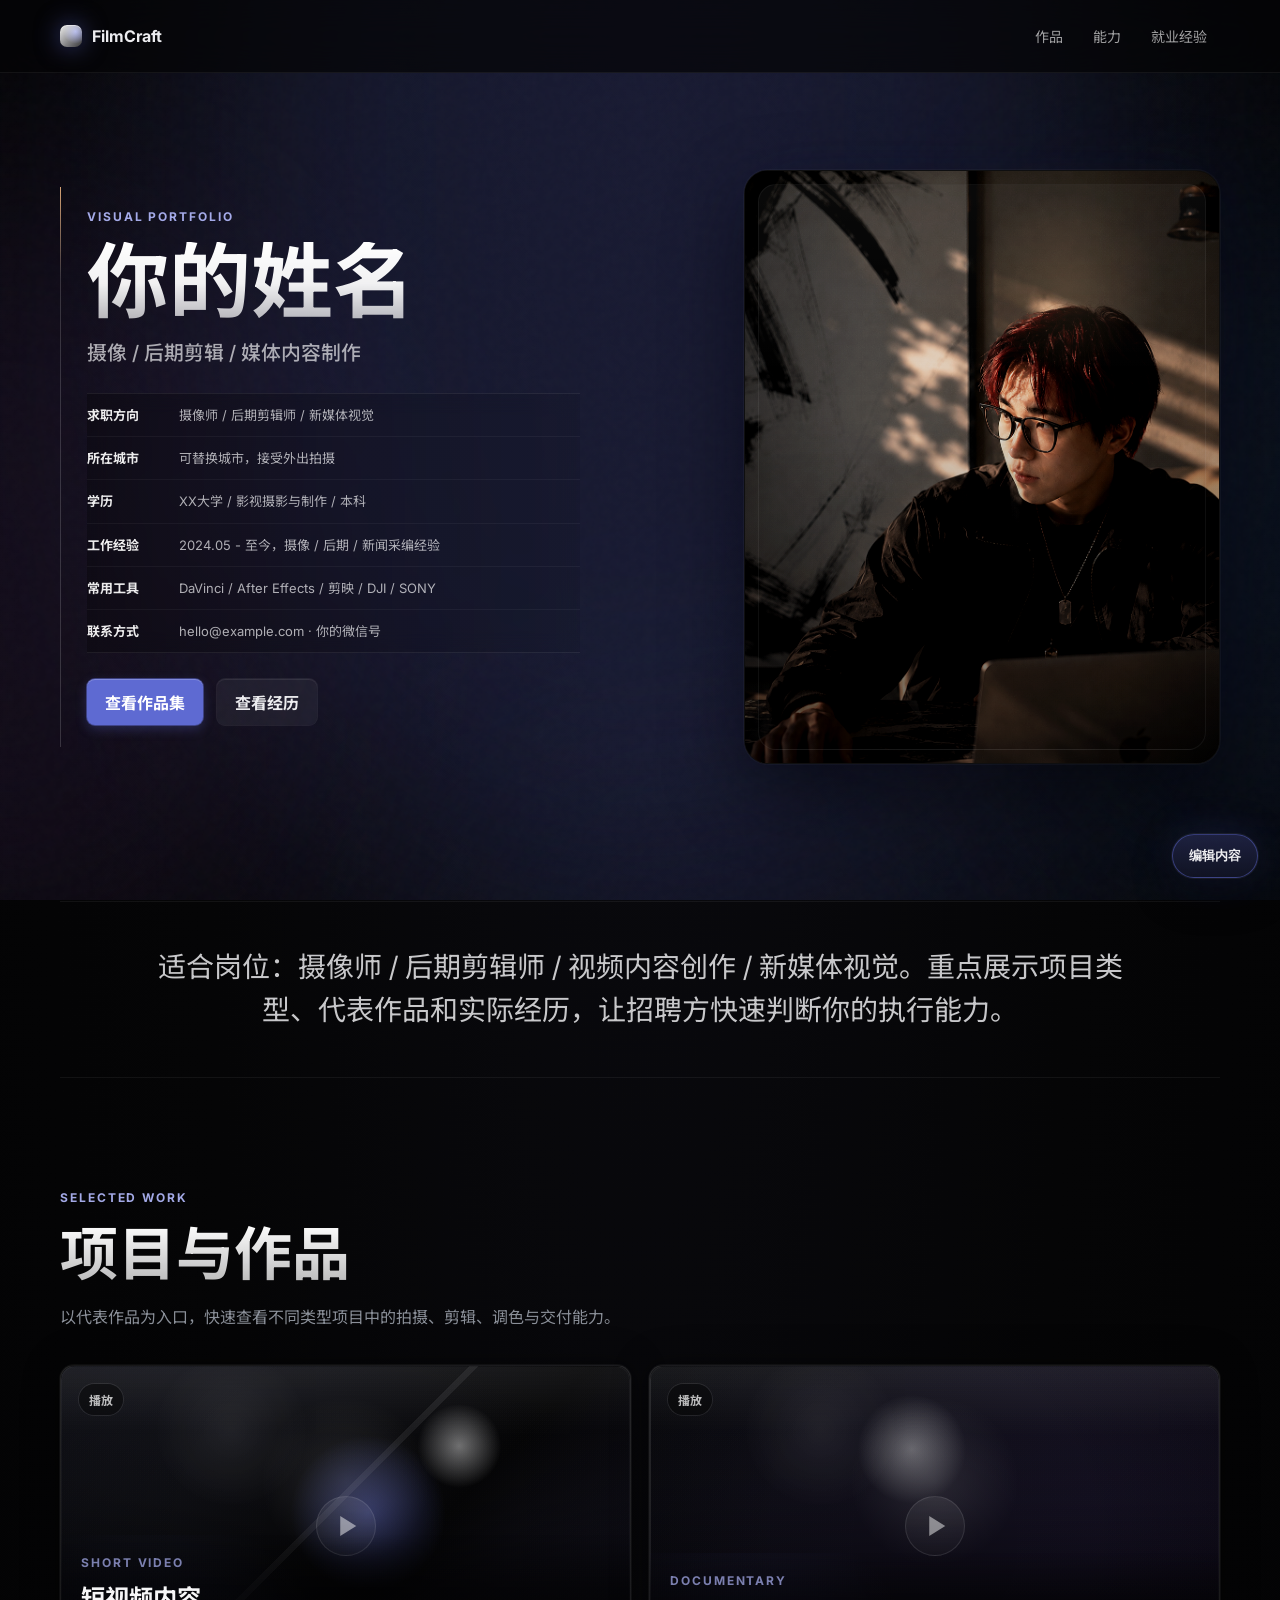
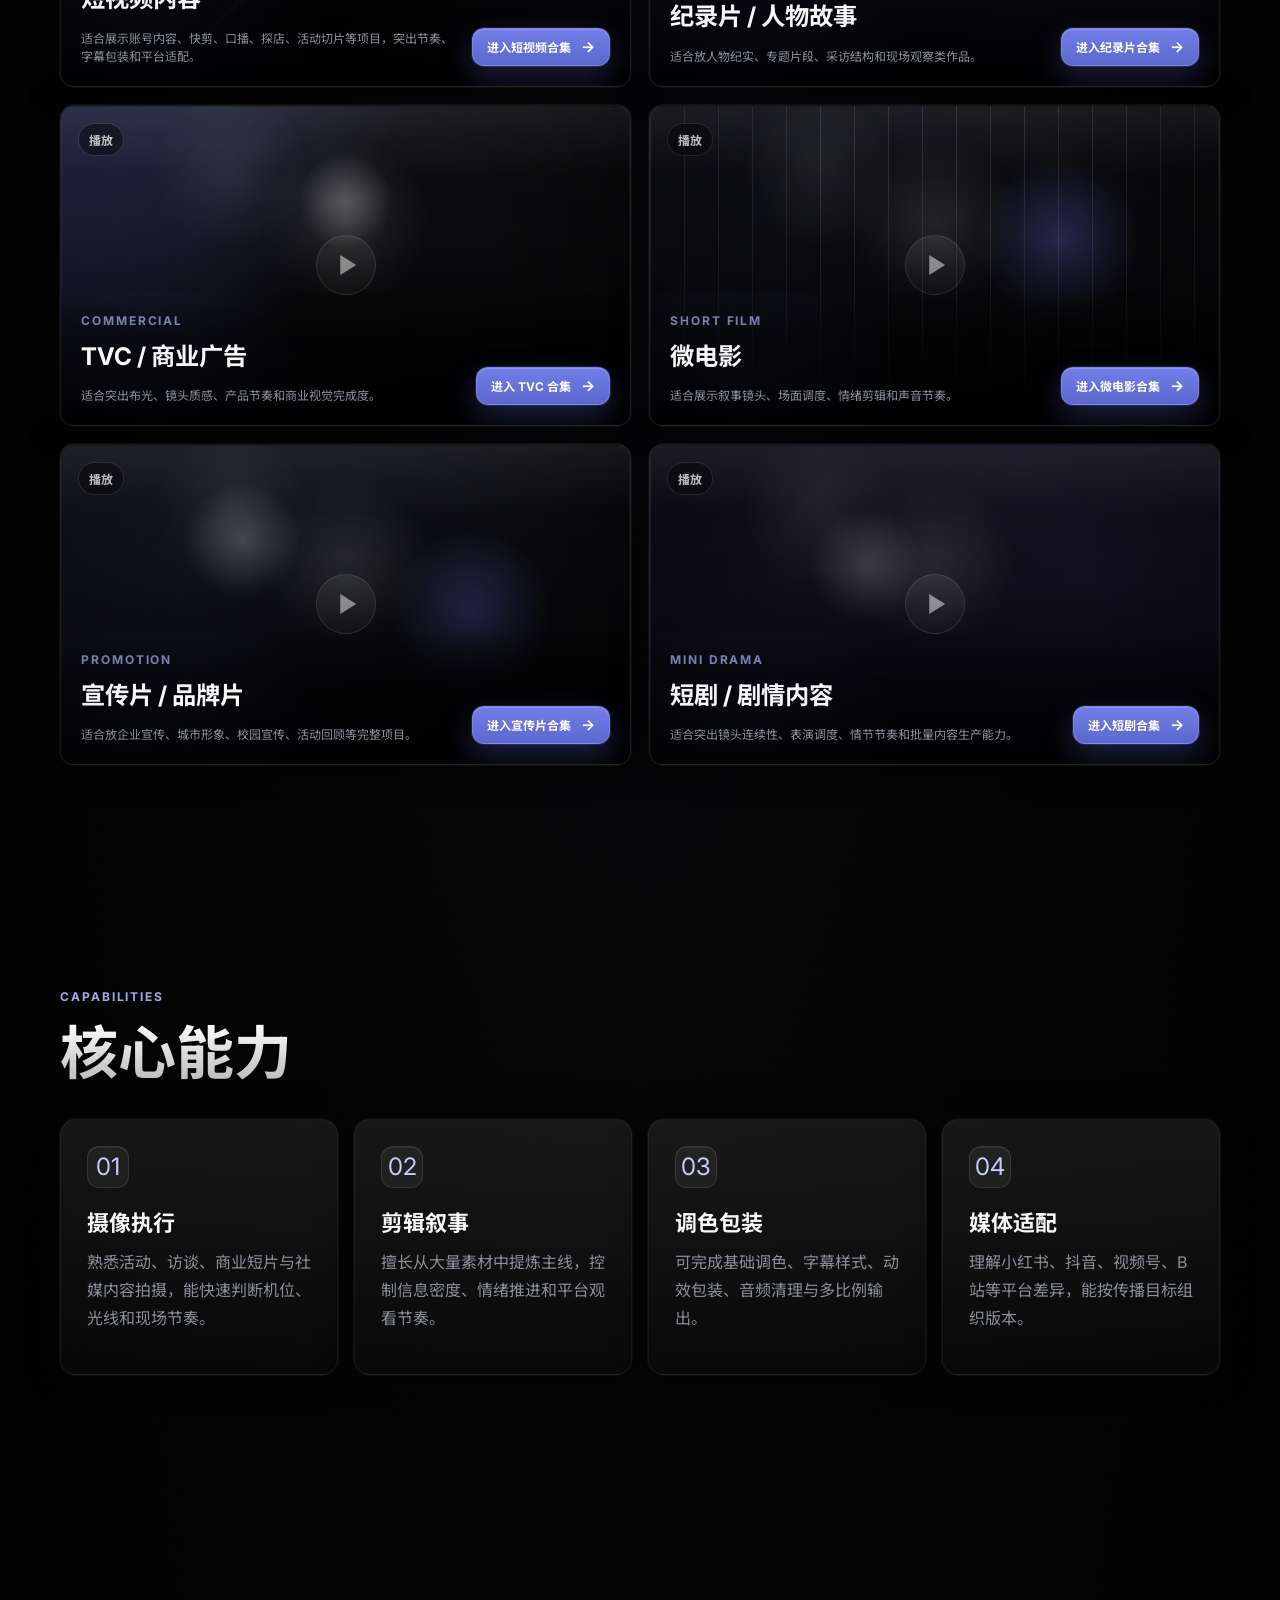
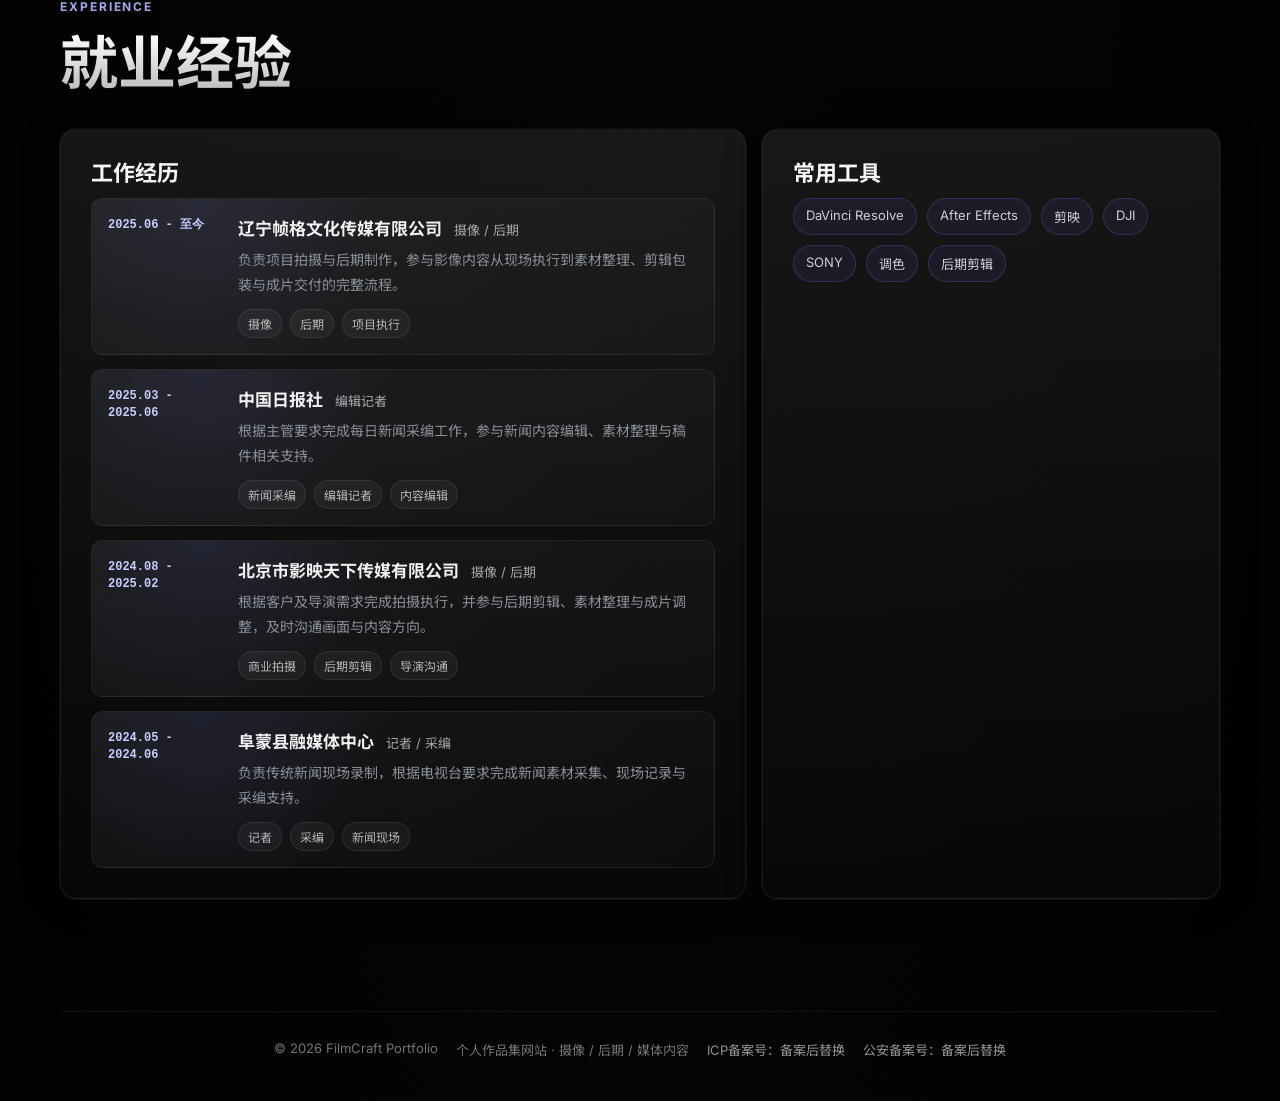
==== index.html @ 4ff539c5 "Prepare portfolio for GitHub Pages" ====
<!doctype html>
<html lang="zh-CN">
  <head>
    <meta charset="UTF-8" />
    <meta name="viewport" content="width=device-width, initial-scale=1.0" />
    <meta name="description" content="摄像、后期与媒体内容创作者个人求职作品集网站。" />
    <title>FilmCraft Portfolio | 摄像 / 后期 / 媒体</title>
    <link rel="preconnect" href="https://fonts.googleapis.com" />
    <link rel="preconnect" href="https://fonts.gstatic.com" crossorigin />
    <link
      href="https://fonts.googleapis.com/css2?family=Inter:wght@400;500;600;700&family=Noto+Sans+SC:wght@400;500;700&display=swap"
      rel="stylesheet"
    />
    <link rel="stylesheet" href="styles.css" />
  </head>
  <body>
    <div class="site-bg" aria-hidden="true">
      <div class="ambient ambient-primary"></div>
      <div class="ambient ambient-left"></div>
      <div class="ambient ambient-right"></div>
      <div class="ambient ambient-bottom"></div>
      <div class="grid-overlay"></div>
      <div class="noise-overlay"></div>
    </div>

    <header class="nav-shell">
      <nav class="nav" aria-label="主导航">
        <a class="brand" href="#top" aria-label="返回首页">
          <span class="brand-mark"></span>
          <span>FilmCraft</span>
        </a>
        <button class="nav-toggle" type="button" aria-label="打开菜单" aria-expanded="false">
          <span></span>
          <span></span>
        </button>
        <div class="nav-links" data-nav-links>
          <a href="#work">作品</a>
          <a href="#skills">能力</a>
          <a href="#experience">就业经验</a>
        </div>
      </nav>
    </header>

    <main id="top">
      <section class="hero section">
        <div class="hero-photo-bg" aria-hidden="true">
          <div class="hero-photo-placeholder">
            <img src="assets/images/portrait.png" alt="" />
          </div>
        </div>

        <div class="hero-copy hero-profile" data-parallax>
          <p class="eyebrow">Visual Portfolio</p>
          <h1><span class="title-line">你的姓名</span></h1>
          <p class="role-line">摄像 / 后期剪辑 / 媒体内容制作</p>
          <div class="profile-meta" aria-label="个人信息">
            <span><strong>求职方向</strong> 摄像师 / 后期剪辑师 / 新媒体视觉</span>
            <span><strong>所在城市</strong> 可替换城市，接受外出拍摄</span>
            <span><strong>学历</strong> XX大学 / 影视摄影与制作 / 本科</span>
            <span><strong>工作经验</strong> 2024.05 - 至今，摄像 / 后期 / 新闻采编经验</span>
            <span><strong>常用工具</strong> DaVinci / After Effects / 剪映 / DJI / SONY</span>
            <span><strong>联系方式</strong> hello@example.com · 你的微信号</span>
          </div>
          <div class="hero-actions">
            <a class="button button-primary" href="#work">查看作品集</a>
            <a class="button button-secondary" href="#experience">查看经历</a>
          </div>
        </div>
      </section>

      <section class="section intro-band reveal">
        <p>
          适合岗位：摄像师 / 后期剪辑师 / 视频内容创作 / 新媒体视觉。重点展示项目类型、代表作品和实际经历，让招聘方快速判断你的执行能力。
        </p>
      </section>

      <section class="section work-section" id="work">
        <div class="section-heading reveal">
          <p class="eyebrow">Selected Work</p>
          <h2>项目与作品</h2>
          <p class="section-lead">
            以代表作品为入口，快速查看不同类型项目中的拍摄、剪辑、调色与交付能力。
          </p>
        </div>

        <div class="video-grid">
          <article class="video-card video-large spotlight-card reveal" data-video-card>
            <div class="video-window poster-1" role="button" tabindex="0" data-video-open aria-label="播放短视频项目">
              <video muted loop playsinline preload="metadata" data-src="assets/videos/short-video.mp4"></video>
              <span class="cover-layer" aria-hidden="true"></span>
              <span class="play-badge">播放</span>
              <span class="frame-label">9:16 / Social</span>
              <span class="window-cta">播放预览</span>
            </div>
            <div class="card-content">
              <p class="card-kicker">Short Video</p>
              <h3>短视频内容</h3>
              <a class="category-link" href="projects/short-video.html">进入短视频合集</a>
              <p>适合展示账号内容、快剪、口播、探店、活动切片等项目，突出节奏、字幕包装和平台适配。</p>
            </div>
          </article>

          <article class="video-card spotlight-card reveal" data-video-card>
            <div class="video-window poster-2" role="button" tabindex="0" data-video-open aria-label="播放纪录片项目">
              <video muted loop playsinline preload="metadata" data-src="assets/videos/documentary.mp4"></video>
              <span class="cover-layer" aria-hidden="true"></span>
              <span class="play-badge">播放</span>
              <span class="frame-label">16:9 / Story</span>
              <span class="window-cta">播放预览</span>
            </div>
            <div class="card-content">
              <p class="card-kicker">Documentary</p>
              <h3>纪录片 / 人物故事</h3>
              <a class="category-link" href="projects/documentary.html">进入纪录片合集</a>
              <p>适合放人物纪实、专题片段、采访结构和现场观察类作品。</p>
            </div>
          </article>

          <article class="video-card spotlight-card reveal" data-video-card>
            <div class="video-window poster-3" role="button" tabindex="0" data-video-open aria-label="播放 TVC 项目">
              <video muted loop playsinline preload="metadata" data-src="assets/videos/tvc.mp4"></video>
              <span class="cover-layer" aria-hidden="true"></span>
              <span class="play-badge">播放</span>
              <span class="frame-label">16:9 / Commercial</span>
              <span class="window-cta">播放预览</span>
            </div>
            <div class="card-content">
              <p class="card-kicker">Commercial</p>
              <h3>TVC / 商业广告</h3>
              <a class="category-link" href="projects/tvc.html">进入 TVC 合集</a>
              <p>适合突出布光、镜头质感、产品节奏和商业视觉完成度。</p>
            </div>
          </article>

          <article class="video-card spotlight-card reveal" data-video-card>
            <div class="video-window poster-4" role="button" tabindex="0" data-video-open aria-label="播放微电影项目">
              <video muted loop playsinline preload="metadata" data-src="assets/videos/short-film.mp4"></video>
              <span class="cover-layer" aria-hidden="true"></span>
              <span class="play-badge">播放</span>
              <span class="frame-label">16:9 / Narrative</span>
              <span class="window-cta">播放预览</span>
            </div>
            <div class="card-content">
              <p class="card-kicker">Short Film</p>
              <h3>微电影</h3>
              <a class="category-link" href="projects/short-film.html">进入微电影合集</a>
              <p>适合展示叙事镜头、场面调度、情绪剪辑和声音节奏。</p>
            </div>
          </article>

          <article class="video-card video-wide spotlight-card reveal" data-video-card>
            <div class="video-window poster-5" role="button" tabindex="0" data-video-open aria-label="播放宣传片项目">
              <video muted loop playsinline preload="metadata" data-src="assets/videos/promo.mp4"></video>
              <span class="cover-layer" aria-hidden="true"></span>
              <span class="play-badge">播放</span>
              <span class="frame-label">Multi-format</span>
              <span class="window-cta">播放预览</span>
            </div>
            <div class="card-content">
              <p class="card-kicker">Promotion</p>
              <h3>宣传片 / 品牌片</h3>
              <a class="category-link" href="projects/promo.html">进入宣传片合集</a>
              <p>适合放企业宣传、城市形象、校园宣传、活动回顾等完整项目。</p>
            </div>
          </article>

          <article class="video-card video-wide spotlight-card reveal" data-video-card>
            <div class="video-window poster-6" role="button" tabindex="0" data-video-open aria-label="播放短剧项目">
              <video muted loop playsinline preload="metadata" data-src="assets/videos/mini-drama.mp4"></video>
              <span class="cover-layer" aria-hidden="true"></span>
              <span class="play-badge">播放</span>
              <span class="frame-label">9:16 / Drama</span>
              <span class="window-cta">播放预览</span>
            </div>
            <div class="card-content">
              <p class="card-kicker">Mini Drama</p>
              <h3>短剧 / 剧情内容</h3>
              <a class="category-link" href="projects/mini-drama.html">进入短剧合集</a>
              <p>适合突出镜头连续性、表演调度、情节节奏和批量内容生产能力。</p>
            </div>
          </article>
        </div>
      </section>

      <section class="section" id="skills">
        <div class="section-heading reveal">
          <p class="eyebrow">Capabilities</p>
          <h2>核心能力</h2>
        </div>
        <div class="skill-grid">
          <article class="skill-card spotlight-card reveal">
            <span class="icon">01</span>
            <h3>摄像执行</h3>
            <p>熟悉活动、访谈、商业短片与社媒内容拍摄，能快速判断机位、光线和现场节奏。</p>
          </article>
          <article class="skill-card spotlight-card reveal">
            <span class="icon">02</span>
            <h3>剪辑叙事</h3>
            <p>擅长从大量素材中提炼主线，控制信息密度、情绪推进和平台观看节奏。</p>
          </article>
          <article class="skill-card spotlight-card reveal">
            <span class="icon">03</span>
            <h3>调色包装</h3>
            <p>可完成基础调色、字幕样式、动效包装、音频清理与多比例输出。</p>
          </article>
          <article class="skill-card spotlight-card reveal">
            <span class="icon">04</span>
            <h3>媒体适配</h3>
            <p>理解小红书、抖音、视频号、B 站等平台差异，能按传播目标组织版本。</p>
          </article>
        </div>
      </section>

      <section class="section experience" id="experience">
        <div class="section-heading reveal">
          <p class="eyebrow">Experience</p>
          <h2>就业经验</h2>
        </div>
        <div class="experience-grid">
          <div class="resume-card spotlight-card reveal">
            <h3>工作经历</h3>
            <div class="experience-list">
              <article class="experience-item">
                <div class="experience-time">2025.06 - 至今</div>
                <div class="experience-detail">
                  <div class="experience-head">
                    <strong>辽宁帧格文化传媒有限公司</strong>
                    <span>摄像 / 后期</span>
                  </div>
                  <p>负责项目拍摄与后期制作，参与影像内容从现场执行到素材整理、剪辑包装与成片交付的完整流程。</p>
                  <div class="experience-tags">
                    <span>摄像</span>
                    <span>后期</span>
                    <span>项目执行</span>
                  </div>
                </div>
              </article>

              <article class="experience-item">
                <div class="experience-time">2025.03 - 2025.06</div>
                <div class="experience-detail">
                  <div class="experience-head">
                    <strong>中国日报社</strong>
                    <span>编辑记者</span>
                  </div>
                  <p>根据主管要求完成每日新闻采编工作，参与新闻内容编辑、素材整理与稿件相关支持。</p>
                  <div class="experience-tags">
                    <span>新闻采编</span>
                    <span>编辑记者</span>
                    <span>内容编辑</span>
                  </div>
                </div>
              </article>

              <article class="experience-item">
                <div class="experience-time">2024.08 - 2025.02</div>
                <div class="experience-detail">
                  <div class="experience-head">
                    <strong>北京市影映天下传媒有限公司</strong>
                    <span>摄像 / 后期</span>
                  </div>
                  <p>根据客户及导演需求完成拍摄执行，并参与后期剪辑、素材整理与成片调整，及时沟通画面与内容方向。</p>
                  <div class="experience-tags">
                    <span>商业拍摄</span>
                    <span>后期剪辑</span>
                    <span>导演沟通</span>
                  </div>
                </div>
              </article>

              <article class="experience-item">
                <div class="experience-time">2024.05 - 2024.06</div>
                <div class="experience-detail">
                  <div class="experience-head">
                    <strong>阜蒙县融媒体中心</strong>
                    <span>记者 / 采编</span>
                  </div>
                  <p>负责传统新闻现场录制，根据电视台要求完成新闻素材采集、现场记录与采编支持。</p>
                  <div class="experience-tags">
                    <span>记者</span>
                    <span>采编</span>
                    <span>新闻现场</span>
                  </div>
                </div>
              </article>
            </div>
          </div>
          <div class="tool-card spotlight-card reveal">
            <h3>常用工具</h3>
            <div class="tool-tags">
              <span>DaVinci Resolve</span>
              <span>After Effects</span>
              <span>剪映</span>
              <span>DJI</span>
              <span>SONY</span>
              <span>调色</span>
              <span>后期剪辑</span>
            </div>
          </div>
        </div>
      </section>

    </main>

    <div class="video-modal" data-video-modal hidden>
      <button class="modal-backdrop" type="button" data-video-close aria-label="关闭视频"></button>
      <div class="modal-panel" role="dialog" aria-modal="true" aria-label="作品视频播放窗口">
        <button class="modal-close" type="button" data-video-close aria-label="关闭视频">×</button>
        <video controls playsinline data-modal-video></video>
        <iframe
          class="modal-bili"
          data-modal-bili
          title="B站作品播放器"
          allow="fullscreen; autoplay"
          allowfullscreen
          hidden
        ></iframe>
      </div>
    </div>

    <button class="editor-launcher" type="button" data-editor-open>编辑内容</button>

    <div class="editor-modal" data-editor-modal hidden>
      <button class="editor-backdrop" type="button" data-editor-close aria-label="关闭内容编辑器"></button>
      <section class="editor-panel" role="dialog" aria-modal="true" aria-label="内容编辑器">
        <div class="editor-head">
          <div>
            <p class="eyebrow">Content Editor</p>
            <h2>填写网站内容</h2>
          </div>
          <button class="modal-close" type="button" data-editor-close aria-label="关闭内容编辑器">×</button>
        </div>

        <form class="editor-form" data-editor-form>
          <fieldset>
            <legend>个人信息</legend>
            <label>姓名 <input name="name" type="text" /></label>
            <label>职业方向 <input name="role" type="text" /></label>
            <label>求职方向 <input name="jobTarget" type="text" /></label>
            <label>所在城市 <input name="city" type="text" /></label>
            <label>学历 <input name="education" type="text" /></label>
            <label>工作经验 <input name="experience" type="text" /></label>
            <label>常用工具 <input name="tools" type="text" /></label>
            <label>联系方式 <input name="contact" type="text" /></label>
            <label class="full-field">首页简介 <textarea name="intro" rows="3"></textarea></label>
            <label class="full-field">作品区说明 <textarea name="workLead" rows="2"></textarea></label>
          </fieldset>

          <fieldset>
            <legend>作品窗口</legend>
            <div class="editor-projects" data-editor-projects></div>
          </fieldset>

          <div class="editor-actions">
            <button class="button button-primary" type="submit">保存到页面</button>
            <button class="button button-secondary" type="button" data-editor-export>保存并导出备份</button>
            <button class="button button-secondary" type="button" data-editor-reset>恢复示例内容</button>
            <button class="button button-secondary" type="button" data-editor-clear>清除本地保存</button>
          </div>
          <p class="editor-status" data-editor-status aria-live="polite"></p>
          <p class="editor-note">视频路径示例：assets/videos/short-video.mp4。把视频文件放进对应文件夹后，在这里填写路径即可。</p>
        </form>
      </section>
    </div>

    <footer class="footer site-footer">
      <span>© 2026 FilmCraft Portfolio</span>
      <span>个人作品集网站 · 摄像 / 后期 / 媒体内容</span>
      <a href="https://beian.miit.gov.cn/" target="_blank" rel="noopener">ICP备案号：备案后替换</a>
      <a href="https://beian.mps.gov.cn/" target="_blank" rel="noopener">公安备案号：备案后替换</a>
    </footer>

    <script src="script.js"></script>
  </body>
</html>
---- styles.css ----
:root {
  --bg-deep: #020203;
  --bg-base: #050506;
  --bg-elevated: #0a0a0c;
  --surface: rgba(255, 255, 255, 0.05);
  --surface-hover: rgba(255, 255, 255, 0.08);
  --fg: #ededf0;
  --muted: #8a8f98;
  --subtle: rgba(255, 255, 255, 0.62);
  --accent: #5e6ad2;
  --accent-bright: #6872d9;
  --accent-glow: rgba(94, 106, 210, 0.3);
  --border: rgba(255, 255, 255, 0.06);
  --border-hover: rgba(255, 255, 255, 0.1);
  --ease-out: cubic-bezier(0.16, 1, 0.3, 1);
  color-scheme: dark;
}

* {
  box-sizing: border-box;
}

html {
  scroll-behavior: smooth;
}

body {
  min-height: 100vh;
  margin: 0;
  overflow-x: hidden;
  background: radial-gradient(ellipse at top, #0a0a0f 0%, var(--bg-base) 50%, var(--bg-deep) 100%);
  color: var(--fg);
  font-family: Inter, "Noto Sans SC", system-ui, -apple-system, BlinkMacSystemFont, sans-serif;
}

a {
  color: inherit;
  text-decoration: none;
}

button,
a {
  -webkit-tap-highlight-color: transparent;
}

:focus-visible {
  outline: 2px solid rgba(94, 106, 210, 0.78);
  outline-offset: 4px;
}

.site-bg {
  position: fixed;
  inset: 0;
  z-index: -3;
  overflow: hidden;
  pointer-events: none;
}

.ambient {
  position: absolute;
  border-radius: 999px;
  filter: blur(130px);
  opacity: 0.72;
  animation: float 9s ease-in-out infinite;
}

.ambient-primary {
  top: -420px;
  left: 50%;
  width: 900px;
  height: 1300px;
  transform: translateX(-50%);
  background: rgba(94, 106, 210, 0.25);
}

.ambient-left {
  top: 20%;
  left: -320px;
  width: 640px;
  height: 820px;
  background: rgba(151, 94, 210, 0.14);
  animation-duration: 10s;
}

.ambient-right {
  top: 18%;
  right: -260px;
  width: 560px;
  height: 760px;
  background: rgba(64, 128, 255, 0.12);
  animation-delay: -3s;
}

.ambient-bottom {
  right: 14%;
  bottom: -340px;
  width: 720px;
  height: 540px;
  background: rgba(94, 106, 210, 0.1);
  animation-duration: 8s;
}

.grid-overlay {
  position: absolute;
  inset: 0;
  background-image:
    linear-gradient(rgba(255, 255, 255, 0.05) 1px, transparent 1px),
    linear-gradient(90deg, rgba(255, 255, 255, 0.05) 1px, transparent 1px);
  background-size: 64px 64px;
  opacity: 0.025;
}

.noise-overlay {
  position: absolute;
  inset: 0;
  opacity: 0.04;
  background-image: url("data:image/svg+xml,%3Csvg viewBox='0 0 120 120' xmlns='http://www.w3.org/2000/svg'%3E%3Cfilter id='n'%3E%3CfeTurbulence type='fractalNoise' baseFrequency='.9' numOctaves='3' stitchTiles='stitch'/%3E%3C/filter%3E%3Crect width='120' height='120' filter='url(%23n)' opacity='.5'/%3E%3C/svg%3E");
}

.nav-shell {
  position: sticky;
  top: 0;
  z-index: 20;
  border-bottom: 1px solid rgba(255, 255, 255, 0.06);
  background: rgba(5, 5, 6, 0.72);
  backdrop-filter: blur(22px);
}

.nav {
  display: flex;
  align-items: center;
  justify-content: space-between;
  width: min(1160px, calc(100% - 40px));
  height: 72px;
  margin: 0 auto;
}

.brand,
.nav-links {
  display: flex;
  align-items: center;
}

.brand {
  gap: 10px;
  font-weight: 700;
  letter-spacing: 0;
  overflow-wrap: break-word;
}

.brand-mark {
  width: 22px;
  height: 22px;
  border-radius: 7px;
  background:
    linear-gradient(135deg, rgba(255, 255, 255, 0.95), rgba(255, 255, 255, 0.2)),
    radial-gradient(circle at 70% 30%, var(--accent), transparent 55%);
  box-shadow: 0 0 24px rgba(94, 106, 210, 0.55), inset 0 1px 0 rgba(255, 255, 255, 0.45);
}

.nav-links {
  gap: 4px;
}

.nav-links a {
  border-radius: 8px;
  padding: 9px 13px;
  color: var(--subtle);
  font-size: 14px;
  transition: color 220ms var(--ease-out), background 220ms var(--ease-out);
}

.nav-links a:hover {
  background: rgba(255, 255, 255, 0.05);
  color: var(--fg);
}

.nav-links .nav-cta {
  margin-left: 8px;
  background: rgba(255, 255, 255, 0.07);
  box-shadow: inset 0 1px 0 rgba(255, 255, 255, 0.08);
  color: var(--fg);
}

.nav-toggle {
  display: none;
  width: 40px;
  height: 40px;
  border: 0;
  border-radius: 10px;
  background: rgba(255, 255, 255, 0.06);
  cursor: pointer;
}

.nav-toggle span {
  display: block;
  width: 18px;
  height: 2px;
  margin: 5px auto;
  border-radius: 99px;
  background: var(--fg);
  transition: transform 220ms var(--ease-out), opacity 220ms var(--ease-out);
}

.nav-toggle.is-open span:first-child {
  transform: translateY(3.5px) rotate(45deg);
}

.nav-toggle.is-open span:last-child {
  transform: translateY(-3.5px) rotate(-45deg);
}

.section {
  width: min(1160px, calc(100% - 40px));
  margin: 0 auto;
  padding: 112px 0;
}

.hero {
  position: relative;
  display: grid;
  grid-template-columns: minmax(0, 0.92fr) minmax(340px, 0.72fr);
  align-items: center;
  min-height: calc(100vh - 72px);
  gap: clamp(34px, 6vw, 78px);
  padding-top: 72px;
}

.hero > * {
  min-width: 0;
}

.eyebrow,
.card-kicker {
  margin: 0 0 18px;
  color: rgba(181, 187, 255, 0.9);
  font-size: 12px;
  font-weight: 700;
  letter-spacing: 0.16em;
  text-transform: uppercase;
}

h1,
h2,
h3,
p {
  margin-top: 0;
}

h1 {
  max-width: 680px;
  margin-bottom: 16px;
  background: linear-gradient(to bottom, #fff, rgba(255, 255, 255, 0.94) 52%, rgba(255, 255, 255, 0.68));
  -webkit-background-clip: text;
  background-clip: text;
  color: transparent;
  font-size: clamp(54px, 6.4vw, 88px);
  font-weight: 700;
  line-height: 0.98;
  letter-spacing: 0;
}

h1 .title-line {
  display: block;
  white-space: nowrap;
}

h1 .title-accent {
  display: block;
  background: linear-gradient(90deg, #8f98ff, #f4f5ff, #6872d9, #8f98ff);
  background-size: 200% 100%;
  -webkit-background-clip: text;
  background-clip: text;
  color: transparent;
  animation: shimmer 6s linear infinite;
}

h2 {
  margin-bottom: 0;
  background: linear-gradient(to bottom, #fff, rgba(255, 255, 255, 0.72));
  -webkit-background-clip: text;
  background-clip: text;
  color: transparent;
  font-size: clamp(34px, 5vw, 58px);
  font-weight: 700;
  line-height: 1.08;
  letter-spacing: 0;
}

h3 {
  margin-bottom: 12px;
  color: #f6f6f7;
  font-size: 22px;
  line-height: 1.2;
  letter-spacing: 0;
}

.hero-lead {
  max-width: 620px;
  margin-bottom: 24px;
  color: var(--muted);
  font-size: clamp(16px, 1.6vw, 18px);
  line-height: 1.85;
}

.hero-profile {
  position: relative;
  grid-column: 1;
  grid-row: 1;
  z-index: 2;
  max-width: 520px;
  border-left: 1px solid rgba(255, 255, 255, 0.16);
  padding: 22px 0 22px 26px;
}

.hero-profile::before {
  position: absolute;
  top: 0;
  left: -1px;
  width: 1px;
  height: 92px;
  background: linear-gradient(to bottom, rgba(255, 191, 132, 0.8), rgba(94, 106, 210, 0));
  content: "";
}

.role-line {
  max-width: 460px;
  margin-bottom: 24px;
  color: rgba(237, 237, 240, 0.7);
  font-size: clamp(17px, 1.55vw, 21px);
  font-weight: 500;
  line-height: 1.55;
}

.profile-meta {
  display: grid;
  max-width: 500px;
  margin-bottom: 26px;
  border-top: 1px solid rgba(255, 255, 255, 0.07);
  border-bottom: 1px solid rgba(255, 255, 255, 0.07);
  background: linear-gradient(90deg, rgba(5, 5, 6, 0.34), rgba(5, 5, 6, 0.06));
  backdrop-filter: blur(10px);
}

.profile-meta span {
  display: grid;
  grid-template-columns: 76px minmax(0, 1fr);
  gap: 16px;
  padding: 11px 0;
  color: rgba(237, 237, 240, 0.72);
  font-size: 13px;
  line-height: 1.55;
}

.profile-meta strong {
  color: rgba(255, 255, 255, 0.92);
  font-weight: 700;
}

.profile-meta span + span {
  border-top: 1px solid rgba(255, 255, 255, 0.045);
}

.hero-actions,
.contact-actions {
  display: flex;
  flex-wrap: wrap;
  gap: 14px;
}

.button {
  display: inline-flex;
  align-items: center;
  justify-content: center;
  min-height: 46px;
  border-radius: 8px;
  padding: 0 18px;
  font-weight: 700;
  transition: transform 220ms var(--ease-out), background 220ms var(--ease-out), box-shadow 220ms var(--ease-out);
}

.button:hover {
  transform: translateY(-2px);
}

.button:active {
  transform: scale(0.98);
}

.button-primary {
  background: var(--accent);
  color: #fff;
  box-shadow:
    0 0 0 1px rgba(94, 106, 210, 0.5),
    0 4px 12px rgba(94, 106, 210, 0.3),
    inset 0 1px 0 rgba(255, 255, 255, 0.22);
}

.button-primary:hover {
  background: var(--accent-bright);
  box-shadow:
    0 0 0 1px rgba(94, 106, 210, 0.6),
    0 8px 22px rgba(94, 106, 210, 0.4),
    inset 0 1px 0 rgba(255, 255, 255, 0.24);
}

.button-secondary {
  background: rgba(255, 255, 255, 0.055);
  color: var(--fg);
  box-shadow:
    0 0 0 1px rgba(255, 255, 255, 0.07),
    inset 0 1px 0 rgba(255, 255, 255, 0.08);
}

.button-secondary:hover {
  background: rgba(255, 255, 255, 0.085);
}

.hero-photo-bg {
  position: relative;
  grid-column: 2;
  grid-row: 1;
  z-index: 1;
  width: min(100%, 500px);
  justify-self: end;
  opacity: 1;
}

.hero-photo-bg::before {
  position: absolute;
  inset: -14%;
  z-index: -1;
  background:
    radial-gradient(circle at 64% 32%, rgba(255, 190, 126, 0.18), transparent 25%),
    radial-gradient(circle at 42% 68%, rgba(94, 106, 210, 0.18), transparent 30%);
  content: "";
  filter: blur(14px);
}

.hero-photo-bg::after {
  position: absolute;
  inset: 14px;
  z-index: 2;
  border: 1px solid rgba(255, 255, 255, 0.08);
  border-radius: 18px;
  background: linear-gradient(180deg, rgba(255, 255, 255, 0.055), transparent 36%, rgba(0, 0, 0, 0.16));
  opacity: 0.7;
  content: "";
  pointer-events: none;
}

.hero-photo-placeholder {
  position: relative;
  aspect-ratio: 4 / 5;
  overflow: hidden;
  border: 1px solid rgba(255, 255, 255, 0.065);
  border-radius: 24px;
  background: #060607;
  filter: saturate(0.9) contrast(1.06) brightness(0.88);
  box-shadow:
    0 0 0 1px rgba(255, 255, 255, 0.035),
    0 28px 80px rgba(0, 0, 0, 0.48),
    0 0 70px rgba(94, 106, 210, 0.08);
}

.hero-photo-placeholder img {
  width: 100%;
  height: 100%;
  object-fit: cover;
  object-position: 56% 42%;
  transform: scale(1.04);
}

.hero-photo-placeholder::after {
  position: absolute;
  inset: 0;
  background:
    linear-gradient(180deg, rgba(2, 2, 3, 0.06), transparent 42%, rgba(2, 2, 3, 0.52)),
    linear-gradient(90deg, rgba(2, 2, 3, 0.34), transparent 26%, transparent 72%, rgba(2, 2, 3, 0.22)),
    radial-gradient(circle at 68% 20%, rgba(255, 190, 126, 0.16), transparent 17%);
  content: "";
  pointer-events: none;
}

.spotlight-card {
  position: relative;
  overflow: hidden;
  border: 1px solid var(--border);
  background: linear-gradient(to bottom, rgba(255, 255, 255, 0.08), rgba(255, 255, 255, 0.02));
  box-shadow:
    0 0 0 1px rgba(255, 255, 255, 0.045),
    0 2px 20px rgba(0, 0, 0, 0.4),
    0 0 40px rgba(0, 0, 0, 0.22);
  transition: transform 260ms var(--ease-out), border-color 260ms var(--ease-out), box-shadow 260ms var(--ease-out);
}

.spotlight-card::before {
  position: absolute;
  inset: 0;
  z-index: 1;
  background: radial-gradient(300px circle at var(--mx, 50%) var(--my, 50%), rgba(94, 106, 210, 0.15), transparent 58%);
  content: "";
  opacity: 0;
  transition: opacity 220ms var(--ease-out);
  pointer-events: none;
}

.spotlight-card:hover {
  border-color: var(--border-hover);
  box-shadow:
    0 0 0 1px rgba(255, 255, 255, 0.08),
    0 8px 40px rgba(0, 0, 0, 0.5),
    0 0 80px rgba(94, 106, 210, 0.1);
  transform: translateY(-4px);
}

.spotlight-card:hover::before {
  opacity: 1;
}

.intro-band {
  border-top: 1px solid var(--border);
  border-bottom: 1px solid var(--border);
  padding: 44px 0;
}

.intro-band p {
  max-width: 980px;
  margin: 0 auto;
  color: rgba(237, 237, 240, 0.84);
  font-size: clamp(18px, 3vw, 28px);
  line-height: 1.55;
  text-align: center;
}

.section-heading {
  max-width: 720px;
  margin-bottom: 34px;
}

.section-lead {
  max-width: 680px;
  margin: 18px 0 0;
  color: var(--muted);
  font-size: 16px;
  line-height: 1.75;
}

.video-grid {
  display: grid;
  grid-template-columns: repeat(2, minmax(0, 1fr));
  gap: 18px;
  align-items: start;
}

.video-card,
.skill-card,
.resume-card,
.tool-card,
.contact-card {
  border-radius: 16px;
}

.video-card {
  position: relative;
  display: block;
  flex-direction: column;
  grid-column: auto;
  aspect-ratio: 16 / 9;
  min-height: 0;
  isolation: isolate;
  overflow: hidden;
  border-radius: 14px;
}

.video-large {
  grid-column: auto;
  min-height: 0;
}

.video-large .video-window {
  min-height: 0;
}

.video-wide {
  grid-column: auto;
  min-height: 0;
}

.video-window {
  position: absolute;
  inset: 0;
  z-index: 1;
  display: block;
  width: 100%;
  height: 100%;
  min-height: 0;
  flex: 1;
  overflow: hidden;
  border: 0;
  border-radius: inherit;
  background-color: #050506;
  background-position: center;
  background-size: cover;
  cursor: pointer;
}

.video-window.has-cover {
  background-position: center center !important;
  background-repeat: no-repeat !important;
  background-size: contain !important;
}

.cover-image {
  position: absolute;
  inset: 0;
  z-index: 0;
  width: 100%;
  height: 100%;
  pointer-events: none;
  transform-origin: center;
  transition: transform 180ms var(--ease-out), object-position 180ms var(--ease-out);
}

.video-window::before {
  position: absolute;
  inset: 0;
  z-index: 2;
  border: 1px solid rgba(255, 255, 255, 0.08);
  border-radius: inherit;
  background:
    linear-gradient(180deg, rgba(255, 255, 255, 0.13), transparent 22%);
  content: "";
  opacity: 0.54;
  pointer-events: none;
  transition: opacity 240ms var(--ease-out), transform 240ms var(--ease-out);
}

.video-window:focus-visible {
  outline: 2px solid rgba(94, 106, 210, 0.78);
  outline-offset: -4px;
}

.video-wide .video-window {
  min-width: 0;
  min-height: 0;
  border-radius: 15px;
}

.video-window video {
  position: absolute;
  inset: 0;
  z-index: 1;
  width: 100%;
  height: 100%;
  object-fit: cover;
  opacity: 0;
  transition: opacity 260ms var(--ease-out), transform 400ms var(--ease-out);
}

.card-bili {
  position: absolute;
  inset: 0;
  z-index: 1;
  width: 100%;
  height: 100%;
  border: 0;
  background: #020203;
  pointer-events: none;
}

.video-window.has-bili::after {
  background:
    linear-gradient(180deg, rgba(0, 0, 0, 0.04) 0%, rgba(0, 0, 0, 0.26) 44%, rgba(0, 0, 0, 0.78) 100%),
    radial-gradient(circle at 52% 42%, rgba(255, 255, 255, 0.1), transparent 22%);
}

.video-card.is-playing .video-window video,
.video-card:hover .video-window video {
  opacity: 1;
}

.video-card:hover .video-window video {
  transform: scale(1.02);
}

.video-window::after {
  position: absolute;
  inset: 0;
  background:
    radial-gradient(circle at 50% 50%, transparent 0 48%, rgba(2, 2, 3, 0.38) 100%),
    linear-gradient(180deg, rgba(0, 0, 0, 0.03) 0%, rgba(0, 0, 0, 0.18) 42%, rgba(0, 0, 0, 0.82) 100%),
    radial-gradient(circle at 50% 36%, rgba(255, 255, 255, 0.12), transparent 24%);
  content: "";
  pointer-events: none;
}

.cover-layer {
  position: absolute;
  inset: 0;
  z-index: 2;
  background:
    linear-gradient(135deg, rgba(255, 255, 255, 0.08) 0 1px, transparent 1px 18%),
    radial-gradient(circle at 30% 20%, rgba(255, 255, 255, 0.12), transparent 16%),
    linear-gradient(180deg, rgba(2, 2, 3, 0.14), rgba(2, 2, 3, 0.08) 45%, rgba(2, 2, 3, 0.34));
  opacity: 0.58;
  mix-blend-mode: screen;
  pointer-events: none;
  transition: opacity 260ms var(--ease-out);
}

.cover-layer::before {
  position: absolute;
  top: 50%;
  left: 50%;
  width: 58px;
  height: 58px;
  border: 1px solid rgba(255, 255, 255, 0.18);
  border-radius: 999px;
  background:
    linear-gradient(180deg, rgba(255, 255, 255, 0.12), rgba(255, 255, 255, 0.035)),
    rgba(0, 0, 0, 0.2);
  box-shadow:
    0 0 0 1px rgba(0, 0, 0, 0.28),
    0 18px 52px rgba(0, 0, 0, 0.34);
  content: "";
  transform: translate(-50%, -50%);
}

.cover-layer::after {
  position: absolute;
  top: 50%;
  left: 50%;
  width: 0;
  height: 0;
  border-top: 10px solid transparent;
  border-bottom: 10px solid transparent;
  border-left: 16px solid rgba(255, 255, 255, 0.86);
  content: "";
  transform: translate(-36%, -50%);
}

.video-card:hover .cover-layer,
.video-card.is-playing .cover-layer,
.video-window.has-bili .cover-layer {
  opacity: 0.28;
}

.video-card:hover .video-window::before {
  opacity: 0.9;
  transform: scale(0.992);
}

.play-badge,
.frame-label,
.window-cta {
  position: absolute;
  z-index: 3;
  border-radius: 999px;
  background: rgba(0, 0, 0, 0.38);
  color: rgba(255, 255, 255, 0.82);
  font-size: 12px;
  font-weight: 700;
}

.play-badge {
  top: 18px;
  left: 18px;
  padding: 7px 10px;
  background: rgba(5, 5, 6, 0.46);
  color: rgba(255, 255, 255, 0.72);
  box-shadow: 0 0 0 1px rgba(255, 255, 255, 0.09);
  backdrop-filter: blur(14px);
}

.frame-label {
  display: none;
  top: 18px;
  right: 18px;
  padding: 8px 11px;
  color: rgba(237, 237, 240, 0.68);
  font-family: ui-monospace, SFMono-Regular, Menlo, Consolas, monospace;
  font-size: 11px;
  letter-spacing: 0.04em;
  box-shadow: 0 0 0 1px rgba(255, 255, 255, 0.08);
}

.window-cta {
  right: 18px;
  bottom: 18px;
  padding: 8px 12px;
  background: rgba(94, 106, 210, 0.72);
  color: #fff;
  opacity: 0;
  transform: translateY(8px);
  box-shadow:
    0 0 0 1px rgba(255, 255, 255, 0.12),
    0 10px 28px rgba(94, 106, 210, 0.28);
  transition: opacity 220ms var(--ease-out), transform 220ms var(--ease-out), background 220ms var(--ease-out);
}

.video-card:hover .window-cta,
.video-window:focus-visible .window-cta {
  opacity: 1;
  transform: translateY(0);
}

.video-card:hover .play-badge {
  background: rgba(94, 106, 210, 0.72);
  color: #fff;
}

.poster-1 {
  background:
    linear-gradient(135deg, transparent 0 46%, rgba(255, 255, 255, 0.08) 46% 47%, transparent 47%),
    radial-gradient(circle at 70% 25%, rgba(255, 255, 255, 0.48), transparent 9%),
    radial-gradient(circle at 54% 46%, rgba(94, 106, 210, 0.55), transparent 22%),
    linear-gradient(135deg, #1a1b24, #060607 60%, #222035);
}

.poster-2 {
  background:
    linear-gradient(90deg, rgba(255, 255, 255, 0.11) 0 1px, transparent 1px 20%),
    radial-gradient(circle at 46% 26%, rgba(255, 255, 255, 0.38), transparent 14%),
    linear-gradient(145deg, #0d0e12, #1c1530);
}

.poster-3 {
  background:
    radial-gradient(circle at 50% 30%, rgba(237, 237, 240, 0.32), transparent 13%),
    linear-gradient(120deg, rgba(94, 106, 210, 0.38), transparent 46%),
    linear-gradient(145deg, #14141a, #070708);
}

.poster-4 {
  background:
    repeating-linear-gradient(90deg, rgba(255, 255, 255, 0.11) 0 1px, transparent 1px 34px),
    radial-gradient(circle at 72% 42%, rgba(94, 106, 210, 0.38), transparent 18%),
    linear-gradient(120deg, #101118, #08080a);
}

.poster-5 {
  background:
    radial-gradient(circle at 32% 30%, rgba(237, 237, 240, 0.24), transparent 13%),
    radial-gradient(circle at 72% 52%, rgba(94, 106, 210, 0.36), transparent 18%),
    linear-gradient(120deg, #161824, #070708);
}

.poster-6 {
  background:
    linear-gradient(90deg, rgba(255, 255, 255, 0.09) 0 1px, transparent 1px 28%),
    radial-gradient(circle at 38% 38%, rgba(255, 255, 255, 0.2), transparent 14%),
    linear-gradient(145deg, #101018, #18122a);
}

.card-content {
  position: absolute;
  right: 0;
  bottom: 0;
  left: 0;
  z-index: 4;
  display: grid;
  grid-template-columns: minmax(0, 1fr) auto;
  align-items: end;
  gap: 8px 14px;
  padding: 20px;
  pointer-events: none;
}

.video-card .card-content {
  background:
    linear-gradient(180deg, transparent, rgba(2, 2, 3, 0.5) 34%, rgba(2, 2, 3, 0.9)),
    radial-gradient(circle at 16% 100%, rgba(94, 106, 210, 0.12), transparent 36%);
}

.category-link {
  display: inline-flex;
  align-items: center;
  justify-content: center;
  grid-column: 2;
  grid-row: 2 / span 2;
  align-self: end;
  width: fit-content;
  min-height: 38px;
  margin: 0;
  border: 1px solid rgba(137, 146, 255, 0.58);
  border-radius: 12px;
  padding: 0 14px;
  background:
    linear-gradient(180deg, rgba(116, 126, 232, 0.96), rgba(94, 106, 210, 0.82)),
    rgba(94, 106, 210, 0.9);
  color: #fff;
  font-size: 12px;
  font-weight: 700;
  pointer-events: auto;
  box-shadow:
    0 0 0 1px rgba(255, 255, 255, 0.1),
    0 12px 30px rgba(94, 106, 210, 0.3),
    inset 0 1px 0 rgba(255, 255, 255, 0.18);
  transition: transform 220ms var(--ease-out), background 220ms var(--ease-out), border-color 220ms var(--ease-out), box-shadow 220ms var(--ease-out);
}

.category-link::after {
  margin-left: 10px;
  content: "→";
  font-size: 15px;
  transition: transform 220ms var(--ease-out);
}

.category-link:hover {
  border-color: rgba(190, 196, 255, 0.78);
  background:
    linear-gradient(180deg, rgba(126, 136, 246, 1), rgba(104, 114, 217, 0.94)),
    rgba(104, 114, 217, 0.95);
  box-shadow:
    0 0 0 1px rgba(255, 255, 255, 0.12),
    0 16px 38px rgba(94, 106, 210, 0.42),
    0 0 34px rgba(94, 106, 210, 0.28),
    inset 0 1px 0 rgba(255, 255, 255, 0.22);
  transform: translateY(-3px);
}

.category-link:hover::after {
  transform: translateX(3px);
}

.card-content p:not(.card-kicker),
.skill-card p,
.process-step p,
.contact-card p,
.resume-card p {
  color: var(--muted);
  line-height: 1.75;
}

.video-card .card-kicker {
  grid-column: 1 / -1;
  margin-bottom: 6px;
  opacity: 0.74;
}

.video-card h3 {
  grid-column: 1;
  margin-bottom: 8px;
  font-size: clamp(18px, 1.9vw, 27px);
}

.video-card .card-content p:last-child {
  grid-column: 1;
  margin-bottom: 0;
  max-width: 620px;
  font-size: 12px;
  line-height: 1.5;
}

.video-card:not(.video-large) .card-content p:last-child {
  display: -webkit-box;
  overflow: hidden;
  -webkit-box-orient: vertical;
  -webkit-line-clamp: 1;
}

.video-large .card-content p:last-child,
.video-wide .card-content p:last-child {
  -webkit-line-clamp: 2;
}

.skill-grid {
  display: grid;
  grid-template-columns: repeat(4, 1fr);
  gap: 16px;
}

.skill-card {
  padding: 26px;
}

.icon {
  display: inline-flex;
  align-items: center;
  justify-content: center;
  width: 42px;
  height: 42px;
  margin-bottom: 22px;
  border: 1px solid rgba(255, 255, 255, 0.1);
  border-radius: 12px;
  background: rgba(255, 255, 255, 0.05);
  color: #c8cdff;
  font-size: 24px;
  box-shadow: inset 0 1px 0 rgba(255, 255, 255, 0.08);
}

.process {
  border-top: 1px solid var(--border);
  border-bottom: 1px solid var(--border);
}

.process-line {
  display: grid;
  grid-template-columns: repeat(4, 1fr);
  gap: 16px;
}

.process-step {
  position: relative;
  padding: 24px 0 0;
}

.process-step::before {
  position: absolute;
  top: 0;
  left: 0;
  width: 100%;
  height: 1px;
  background: linear-gradient(90deg, rgba(94, 106, 210, 0.85), rgba(255, 255, 255, 0.08));
  content: "";
}

.process-step span {
  display: block;
  margin-bottom: 20px;
  color: rgba(143, 152, 255, 0.9);
  font-family: ui-monospace, SFMono-Regular, Menlo, Consolas, monospace;
  font-size: 12px;
}

.experience-grid {
  display: grid;
  grid-template-columns: 1.2fr 0.8fr;
  gap: 16px;
}

.resume-card,
.tool-card,
.contact-card {
  padding: 30px;
}

.experience-list {
  display: grid;
  gap: 14px;
}

.experience-item {
  display: grid;
  grid-template-columns: 112px minmax(0, 1fr);
  gap: 18px;
  border: 1px solid rgba(255, 255, 255, 0.06);
  border-radius: 12px;
  padding: 16px;
  background:
    linear-gradient(135deg, rgba(255, 255, 255, 0.055), rgba(255, 255, 255, 0.018)),
    radial-gradient(circle at 18% 0%, rgba(94, 106, 210, 0.12), transparent 34%);
}

.experience-time {
  padding-top: 2px;
  color: #c8cdff;
  font-family: ui-monospace, SFMono-Regular, Menlo, Consolas, monospace;
  font-size: 12px;
  font-weight: 700;
  line-height: 1.45;
}

.experience-detail {
  min-width: 0;
}

.experience-head {
  display: flex;
  flex-wrap: wrap;
  align-items: baseline;
  gap: 8px 12px;
  margin-bottom: 8px;
}

.experience-head strong {
  color: rgba(255, 255, 255, 0.94);
  font-size: 17px;
}

.experience-head span {
  color: rgba(237, 237, 240, 0.66);
  font-size: 13px;
}

.experience-detail p {
  margin-bottom: 12px;
  font-size: 14px;
}

.experience-tags {
  display: flex;
  flex-wrap: wrap;
  gap: 8px;
}

.experience-tags span {
  border: 1px solid rgba(255, 255, 255, 0.08);
  border-radius: 999px;
  padding: 5px 9px;
  background: rgba(255, 255, 255, 0.045);
  color: rgba(237, 237, 240, 0.72);
  font-size: 12px;
}

.tool-tags {
  display: flex;
  flex-wrap: wrap;
  gap: 10px;
}

.tool-tags span {
  border: 1px solid rgba(94, 106, 210, 0.3);
  border-radius: 999px;
  padding: 8px 12px;
  background: rgba(94, 106, 210, 0.09);
  color: rgba(237, 237, 240, 0.86);
  font-size: 13px;
}

.contact-section {
  padding-top: 60px;
}

.contact-card {
  max-width: 920px;
  margin: 0 auto;
  text-align: center;
}

.contact-card h2 {
  margin-bottom: 22px;
}

.contact-card p {
  max-width: 700px;
  margin-right: auto;
  margin-bottom: 30px;
  margin-left: auto;
  font-size: 17px;
}

.contact-actions {
  justify-content: center;
}

.footer {
  display: flex;
  flex-wrap: wrap;
  justify-content: center;
  width: min(1160px, calc(100% - 40px));
  margin: 0 auto;
  border-top: 1px solid var(--border);
  padding: 28px 0 42px;
  color: rgba(255, 255, 255, 0.45);
  font-size: 13px;
  gap: 10px 18px;
  text-align: center;
}

.footer a {
  color: rgba(237, 237, 240, 0.62);
  text-decoration: none;
  transition: color 180ms var(--ease-out);
}

.footer a:hover {
  color: var(--fg);
}

.project-page {
  min-height: 100vh;
}

.back-link {
  position: fixed;
  top: 24px;
  left: 24px;
  z-index: 20;
  border: 1px solid var(--border);
  border-radius: 999px;
  padding: 10px 14px;
  background: rgba(5, 5, 6, 0.72);
  color: rgba(237, 237, 240, 0.78);
  font-size: 14px;
  font-weight: 700;
  backdrop-filter: blur(18px);
}

.back-link:hover {
  background: rgba(255, 255, 255, 0.07);
  color: var(--fg);
}

.project-collection {
  padding-top: 140px;
}

.project-collection h1 {
  margin-bottom: 24px;
}

.collection-lead {
  max-width: 760px;
  margin-bottom: 42px;
  color: var(--muted);
  font-size: clamp(17px, 2vw, 21px);
  line-height: 1.8;
}

.collection-player {
  overflow: hidden;
  margin-bottom: 34px;
  border: 1px solid var(--border);
  border-radius: 18px;
  background: linear-gradient(to bottom, rgba(255, 255, 255, 0.08), rgba(255, 255, 255, 0.02));
  box-shadow:
    0 0 0 1px rgba(255, 255, 255, 0.045),
    0 18px 60px rgba(0, 0, 0, 0.42);
}

.collection-player iframe {
  display: block;
  width: 100%;
  aspect-ratio: 16 / 9;
  border: 0;
  background: #020203;
}

.collection-player-empty {
  display: grid;
  min-height: 260px;
  place-items: center;
  padding: 28px;
  color: var(--muted);
  text-align: center;
}

.collection-grid {
  display: grid;
  grid-template-columns: repeat(3, 1fr);
  gap: 16px;
}

.collection-video-list {
  display: grid;
  gap: 18px;
  margin-bottom: 42px;
}

.collection-work {
  display: grid;
  grid-template-columns: minmax(0, 1.35fr) minmax(260px, 0.65fr);
  gap: 0;
  border-radius: 18px;
}

.collection-work .collection-player {
  margin: 0;
  border: 0;
  border-radius: 18px 0 0 18px;
  box-shadow: none;
}

.collection-player video {
  display: block;
  width: 100%;
  aspect-ratio: 16 / 9;
  background: #020203;
  transform-origin: center;
}

.is-vertical-collection .collection-video-list {
  grid-template-columns: repeat(3, minmax(220px, 1fr));
  align-items: start;
  gap: 20px;
}

.is-vertical-collection .collection-work {
  display: flex;
  min-width: 0;
  max-width: 360px;
  flex-direction: column;
  justify-self: center;
}

.is-vertical-collection .collection-work .collection-player {
  width: 100%;
  aspect-ratio: 9 / 16;
  border-radius: 18px 18px 0 0;
}

.is-vertical-collection .collection-player iframe,
.is-vertical-collection .collection-player video {
  width: 100%;
  height: 100%;
  aspect-ratio: 9 / 16;
  object-fit: cover;
}

.is-vertical-collection .collection-work-copy {
  padding: 20px;
}

.collection-work-copy {
  padding: 26px;
}

.collection-work-copy p:not(.card-kicker) {
  color: var(--muted);
  line-height: 1.75;
}

.collection-item {
  padding: 12px;
}

.collection-video {
  min-height: 210px;
  margin-bottom: 20px;
  border-radius: 12px;
  background-size: cover;
}

.collection-item h3,
.collection-item p {
  padding: 0 8px;
}

.collection-item p {
  color: var(--muted);
  line-height: 1.75;
}

.video-modal[hidden] {
  display: none;
}

.video-modal {
  position: fixed;
  inset: 0;
  z-index: 50;
  display: grid;
  place-items: center;
  padding: 24px;
}

.modal-backdrop {
  position: absolute;
  inset: 0;
  border: 0;
  background: rgba(2, 2, 3, 0.78);
  backdrop-filter: blur(18px);
  cursor: pointer;
}

.modal-panel {
  position: relative;
  z-index: 1;
  width: min(1040px, 100%);
  overflow: hidden;
  border: 1px solid var(--border-hover);
  border-radius: 18px;
  background: #050506;
  box-shadow:
    0 0 0 1px rgba(255, 255, 255, 0.06),
    0 30px 120px rgba(0, 0, 0, 0.7),
    0 0 80px rgba(94, 106, 210, 0.12);
}

.modal-panel video {
  display: block;
  width: 100%;
  max-height: 78vh;
  aspect-ratio: 16 / 9;
  background: #020203;
  object-fit: contain;
}

.modal-panel video[hidden] {
  display: none;
}

.modal-bili {
  display: block;
  width: calc(100% + 2px);
  aspect-ratio: 16 / 9;
  border: 0;
  background: #020203;
  transform: translateX(-1px);
}

.modal-bili[hidden] {
  display: none;
}

.modal-close {
  position: absolute;
  top: 12px;
  right: 12px;
  z-index: 2;
  width: 36px;
  height: 36px;
  border: 1px solid rgba(255, 255, 255, 0.12);
  border-radius: 999px;
  background: rgba(0, 0, 0, 0.5);
  color: var(--fg);
  cursor: pointer;
  font-size: 22px;
  line-height: 1;
}

.editor-launcher {
  position: fixed;
  right: 22px;
  bottom: 22px;
  z-index: 40;
  border: 1px solid rgba(94, 106, 210, 0.48);
  border-radius: 999px;
  padding: 12px 16px;
  background:
    linear-gradient(180deg, rgba(94, 106, 210, 0.28), rgba(94, 106, 210, 0.14)),
    rgba(5, 5, 6, 0.88);
  color: var(--fg);
  cursor: pointer;
  font-weight: 700;
  box-shadow:
    0 0 0 1px rgba(255, 255, 255, 0.06),
    0 14px 40px rgba(0, 0, 0, 0.42),
    0 0 40px rgba(94, 106, 210, 0.18);
  backdrop-filter: blur(18px);
}

.editor-modal[hidden] {
  display: none;
}

.editor-modal {
  position: fixed;
  inset: 0;
  z-index: 60;
  display: grid;
  place-items: center;
  padding: 22px;
}

.editor-backdrop {
  position: absolute;
  inset: 0;
  border: 0;
  background: rgba(2, 2, 3, 0.8);
  backdrop-filter: blur(18px);
}

.editor-panel {
  position: relative;
  z-index: 1;
  width: min(980px, 100%);
  max-height: min(86vh, 920px);
  overflow: auto;
  border: 1px solid var(--border-hover);
  border-radius: 18px;
  padding: 26px;
  background:
    radial-gradient(circle at 80% 0%, rgba(94, 106, 210, 0.16), transparent 36%),
    #08080a;
  box-shadow:
    0 0 0 1px rgba(255, 255, 255, 0.06),
    0 30px 120px rgba(0, 0, 0, 0.72);
}

.editor-head {
  display: flex;
  align-items: flex-start;
  justify-content: space-between;
  gap: 18px;
  margin-bottom: 18px;
}

.editor-head h2 {
  font-size: clamp(28px, 4vw, 42px);
}

.editor-form {
  display: grid;
  gap: 18px;
}

.editor-form fieldset {
  display: grid;
  grid-template-columns: repeat(2, minmax(0, 1fr));
  gap: 14px;
  margin: 0;
  border: 1px solid var(--border);
  border-radius: 14px;
  padding: 18px;
}

.editor-form legend {
  padding: 0 8px;
  color: rgba(237, 237, 240, 0.92);
  font-weight: 700;
}

.editor-form label {
  display: grid;
  gap: 8px;
  color: rgba(237, 237, 240, 0.78);
  font-size: 13px;
  font-weight: 700;
}

.editor-form input,
.editor-form textarea,
.editor-form select {
  width: 100%;
  border: 1px solid rgba(255, 255, 255, 0.1);
  border-radius: 9px;
  padding: 11px 12px;
  background: rgba(255, 255, 255, 0.055);
  color: var(--fg);
  font: inherit;
  outline: none;
}

.editor-form textarea {
  resize: vertical;
}

.editor-form input:focus,
.editor-form textarea:focus,
.editor-form select:focus {
  border-color: rgba(94, 106, 210, 0.72);
  box-shadow: 0 0 0 3px rgba(94, 106, 210, 0.18);
}

.full-field,
.editor-projects {
  grid-column: 1 / -1;
}

.editor-projects {
  display: grid;
  gap: 14px;
}

.editor-project {
  display: grid;
  grid-template-columns: repeat(2, minmax(0, 1fr));
  gap: 12px;
  border: 1px solid rgba(255, 255, 255, 0.06);
  border-radius: 12px;
  padding: 14px;
  background: rgba(255, 255, 255, 0.035);
}

.editor-project h3 {
  grid-column: 1 / -1;
  margin: 0;
  font-size: 18px;
}

.editor-collection-slots {
  display: grid;
  gap: 12px;
  border: 1px solid rgba(94, 106, 210, 0.18);
  border-radius: 12px;
  padding: 14px;
  background: rgba(94, 106, 210, 0.045);
}

.editor-collection-slots h4 {
  margin: 0;
  color: var(--fg);
}

.editor-collection-slot {
  display: grid;
  grid-template-columns: repeat(2, minmax(0, 1fr));
  gap: 10px;
  border-top: 1px solid rgba(255, 255, 255, 0.06);
  padding-top: 12px;
}

.editor-collection-slot > strong {
  grid-column: 1 / -1;
  color: rgba(218, 222, 255, 0.94);
}

.media-dropzone,
.video-dropzone {
  display: grid;
  gap: 8px;
  border: 1px dashed rgba(143, 152, 255, 0.45);
  border-radius: 12px;
  padding: 16px;
  background:
    linear-gradient(180deg, rgba(94, 106, 210, 0.1), rgba(255, 255, 255, 0.035)),
    rgba(255, 255, 255, 0.03);
  color: rgba(237, 237, 240, 0.82);
  cursor: pointer;
  transition: border-color 220ms var(--ease-out), background 220ms var(--ease-out), transform 220ms var(--ease-out);
}

.cover-dropzone {
  border-color: rgba(255, 192, 128, 0.44);
  background:
    linear-gradient(180deg, rgba(255, 173, 102, 0.1), rgba(255, 255, 255, 0.035)),
    rgba(255, 255, 255, 0.03);
}

.media-dropzone strong,
.video-dropzone strong {
  color: var(--fg);
}

.media-dropzone span,
.video-dropzone span {
  color: var(--muted);
  font-size: 13px;
  font-weight: 500;
}

.media-dropzone.is-dragover,
.media-dropzone.has-file,
.video-dropzone.is-dragover,
.video-dropzone.has-file {
  border-color: rgba(143, 152, 255, 0.9);
  background:
    linear-gradient(180deg, rgba(94, 106, 210, 0.2), rgba(255, 255, 255, 0.055)),
    rgba(255, 255, 255, 0.05);
  transform: translateY(-1px);
}

.cover-dropzone.is-dragover,
.cover-dropzone.has-file {
  border-color: rgba(255, 205, 150, 0.86);
  background:
    linear-gradient(180deg, rgba(255, 173, 102, 0.19), rgba(255, 255, 255, 0.055)),
    rgba(255, 255, 255, 0.05);
}

.cover-adjuster,
.collection-video-adjuster {
  display: grid;
  grid-template-columns: repeat(4, minmax(0, 1fr));
  gap: 12px;
  border: 1px solid rgba(255, 255, 255, 0.06);
  border-radius: 12px;
  padding: 14px;
  background: rgba(255, 255, 255, 0.028);
}

.cover-preview {
  position: relative;
  grid-column: 1 / -1;
  aspect-ratio: 16 / 9;
  overflow: hidden;
  border: 1px solid rgba(255, 255, 255, 0.08);
  border-radius: 10px;
  background:
    radial-gradient(circle at 50% 50%, rgba(255, 255, 255, 0.08), transparent 32%),
    #050506;
}

.cover-preview span {
  position: absolute;
  inset: 0;
  display: grid;
  place-items: center;
  color: rgba(237, 237, 240, 0.42);
  font-size: 12px;
  pointer-events: none;
}

.cover-preview.has-cover span {
  display: none;
}

.cover-adjuster label,
.collection-video-adjuster label {
  gap: 7px;
}

.cover-adjuster input[type="range"],
.collection-video-adjuster input[type="range"] {
  padding: 0;
  accent-color: #6872d9;
}

.editor-actions {
  display: flex;
  flex-wrap: wrap;
  gap: 12px;
}

.editor-note {
  margin: 0;
  color: var(--muted);
  font-size: 13px;
  line-height: 1.6;
}

.editor-status {
  min-height: 20px;
  margin: 0;
  color: rgba(181, 187, 255, 0.92);
  font-size: 13px;
  font-weight: 700;
}

.editor-status.is-error {
  color: #ff9a9a;
}

@media (max-width: 720px) {
  .editor-panel {
    padding: 18px;
  }

  .editor-form fieldset,
  .editor-project {
    grid-template-columns: 1fr;
  }

  .editor-launcher {
    right: 14px;
    bottom: 14px;
  }
}

.reveal {
  opacity: 0;
  transform: translateY(24px);
  transition: opacity 600ms var(--ease-out), transform 600ms var(--ease-out);
}

.reveal.is-visible {
  opacity: 1;
  transform: translateY(0);
}

@keyframes float {
  0%,
  100% {
    transform: translateY(0) rotate(0deg);
  }
  50% {
    transform: translateY(-20px) rotate(1deg);
  }
}

@keyframes shimmer {
  to {
    background-position: 200% 0;
  }
}

@media (max-width: 980px) {
  .section {
    padding: 82px 0;
  }

  .hero {
    grid-template-columns: 1fr;
    min-height: auto;
    gap: 34px;
  }

  .hero-photo-bg {
    grid-column: 1;
    grid-row: 2;
    width: min(420px, 82vw);
    justify-self: start;
    opacity: 0.78;
  }

  .hero-profile {
    grid-column: 1;
    grid-row: 1;
  }

  .video-grid,
  .skill-grid,
  .process-line,
  .experience-grid,
  .collection-grid,
  .collection-work {
    grid-template-columns: 1fr 1fr;
  }

  .collection-work .collection-player {
    border-radius: 18px 0 0 18px;
  }

  .video-card,
  .video-large,
  .video-wide {
    grid-column: span 1;
    aspect-ratio: 16 / 9;
  }

  .video-wide {
    flex-direction: column;
  }

  .video-wide .video-window {
    min-width: 0;
    min-height: 0;
    border-radius: 15px;
  }
}

@media (max-width: 720px) {
  .nav {
    width: min(1160px, calc(100% - 28px));
  }

  .nav-toggle {
    display: block;
  }

  .nav-links {
    position: absolute;
    top: 72px;
    right: 14px;
    left: 14px;
    display: grid;
    gap: 4px;
    border: 1px solid var(--border);
    border-radius: 16px;
    padding: 12px;
    background: rgba(5, 5, 6, 0.95);
    box-shadow: 0 24px 80px rgba(0, 0, 0, 0.46);
    opacity: 0;
    transform: translateY(-8px);
    visibility: hidden;
    backdrop-filter: blur(22px);
    transition: opacity 220ms var(--ease-out), transform 220ms var(--ease-out), visibility 220ms;
  }

  .nav-links.is-open {
    opacity: 1;
    transform: translateY(0);
    visibility: visible;
  }

  .nav-links a,
  .nav-links .nav-cta {
    margin: 0;
    padding: 13px 14px;
  }

  .section {
    width: min(1160px, calc(100% - 28px));
    max-width: calc(100vw - 28px);
    padding: 64px 0;
  }

  .hero {
    padding-top: 54px;
  }

  .hero-profile {
    padding: 18px 0 18px 18px;
  }

  .hero-photo-bg {
    width: min(360px, 92vw);
    opacity: 0.58;
  }

  .hero-photo-bg::before {
    inset: -16%;
    background:
      radial-gradient(circle at 64% 32%, rgba(255, 190, 126, 0.12), transparent 25%),
      radial-gradient(circle at 42% 68%, rgba(94, 106, 210, 0.14), transparent 30%);
  }

  .hero-photo-placeholder img {
    object-position: 56% 42%;
    transform: scale(1.04);
  }

  .video-grid,
  .skill-grid,
  .process-line,
  .experience-grid,
  .collection-grid,
  .collection-work,
  .editor-collection-slot {
    grid-template-columns: 1fr;
  }

  .collection-work .collection-player {
    border-radius: 18px 18px 0 0;
  }

  .is-vertical-collection .collection-video-list {
    grid-template-columns: repeat(2, minmax(180px, 1fr));
  }

  .back-link {
    position: static;
    display: inline-flex;
    margin: 18px 14px 0;
  }

  .project-collection {
    padding-top: 72px;
  }

  .video-card {
    aspect-ratio: 16 / 9;
    min-height: 0;
  }

  .video-large {
    min-height: 0;
  }

  .video-wide {
    min-height: 0;
  }

  .video-window,
  .video-wide .video-window {
    min-height: 0;
  }

  .card-content {
    grid-template-columns: 1fr;
    gap: 6px;
    padding: 14px;
  }

  .video-card .card-kicker,
  .video-card h3,
  .video-card .card-content p:last-child,
  .category-link {
    grid-column: 1;
  }

  .category-link {
    grid-row: auto;
    width: 100%;
    min-height: 36px;
  }

  .video-card .card-kicker,
  .video-card .card-content p:last-child {
    display: none;
  }

  .video-card h3 {
    margin-bottom: 4px;
    font-size: 18px;
  }

  .cover-adjuster,
  .collection-video-adjuster {
    grid-template-columns: 1fr 1fr;
  }

  .is-vertical-collection .collection-video-list {
    grid-template-columns: 1fr;
  }

  .is-vertical-collection .collection-work {
    width: min(100%, 340px);
  }

  h1 {
    font-size: clamp(50px, 14vw, 64px);
    line-height: 0.98;
  }

  .role-line {
    font-size: 18px;
  }

  .experience-item {
    grid-template-columns: 1fr;
    gap: 10px;
  }

  .experience-time {
    padding-top: 0;
  }

  .profile-meta span {
    grid-template-columns: 1fr;
    gap: 4px;
  }

  .intro-band p {
    text-align: left;
  }

  .footer {
    display: grid;
    gap: 8px;
    width: min(1160px, calc(100% - 28px));
  }
}

@media (prefers-reduced-motion: reduce) {
  *,
  *::before,
  *::after {
    scroll-behavior: auto !important;
    animation-duration: 0.01ms !important;
    animation-iteration-count: 1 !important;
    transition-duration: 0.01ms !important;
  }

  .reveal {
    opacity: 1;
    transform: none;
  }
}
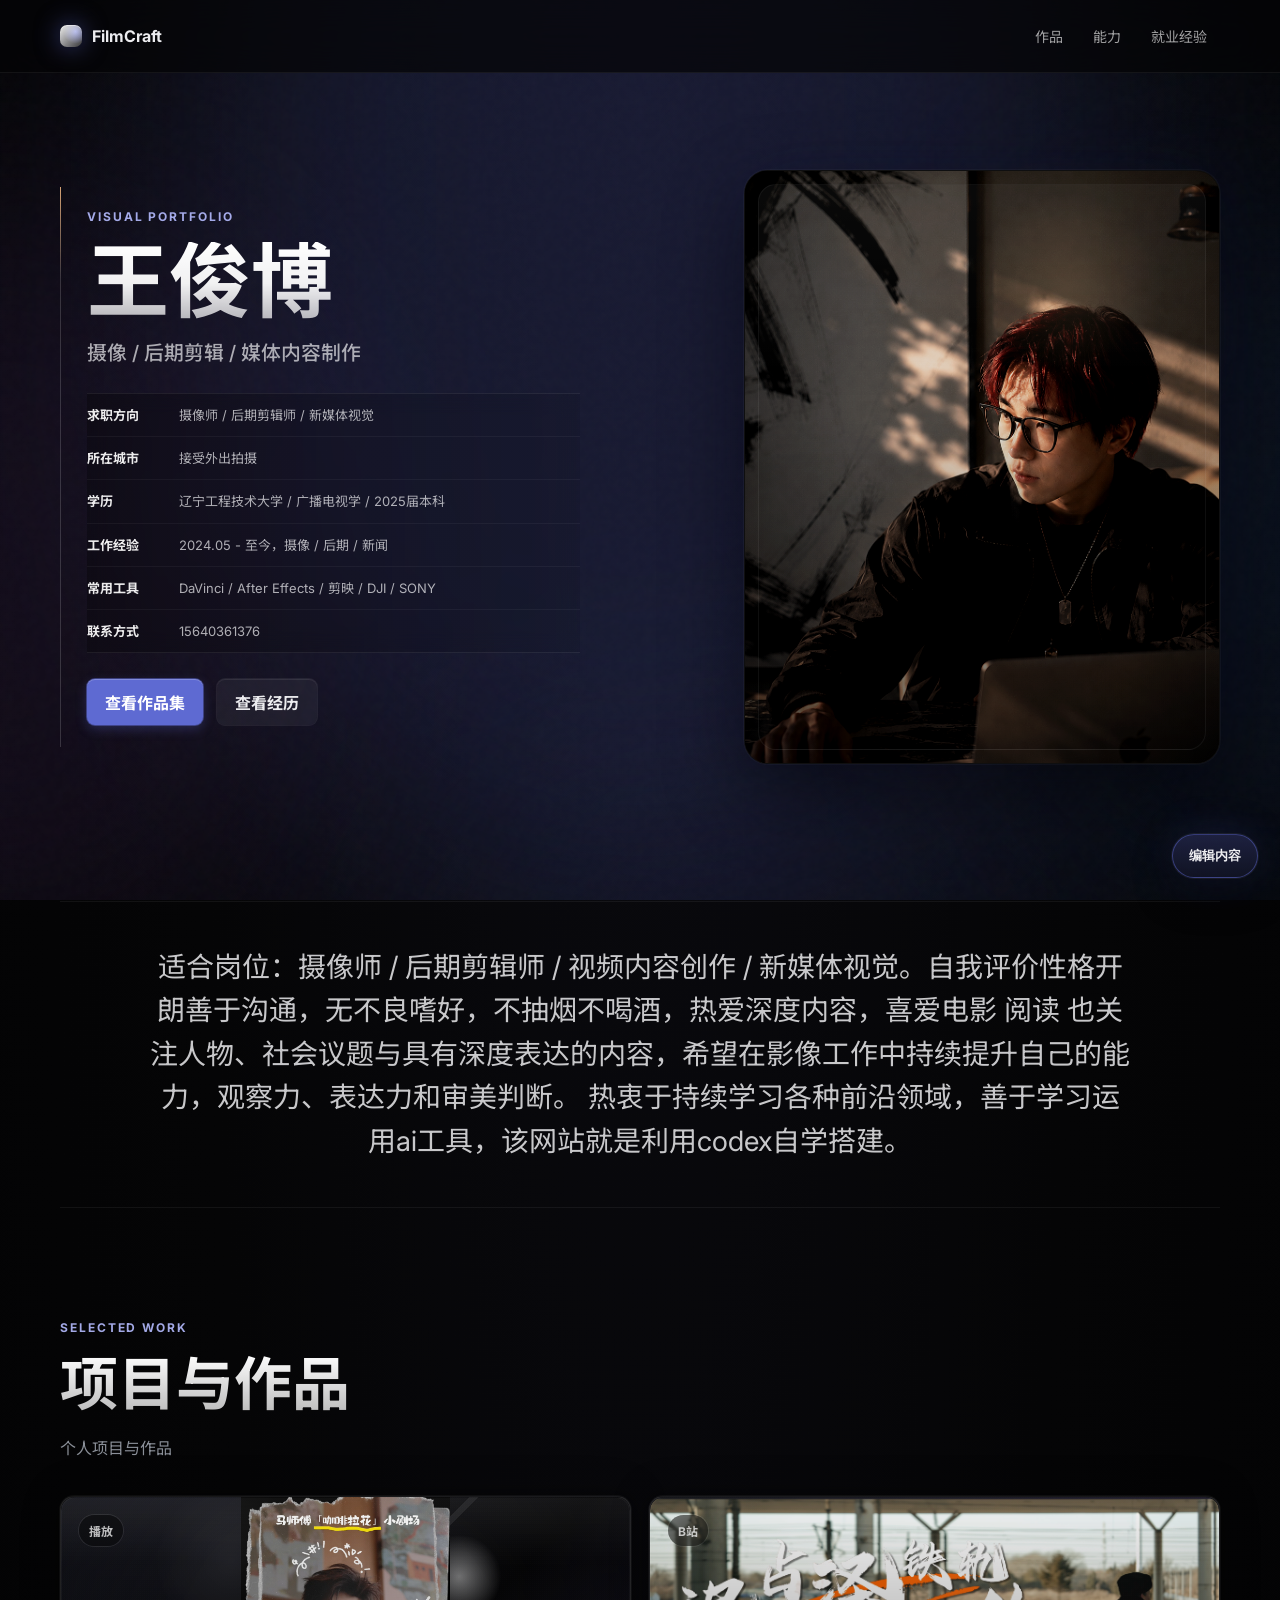
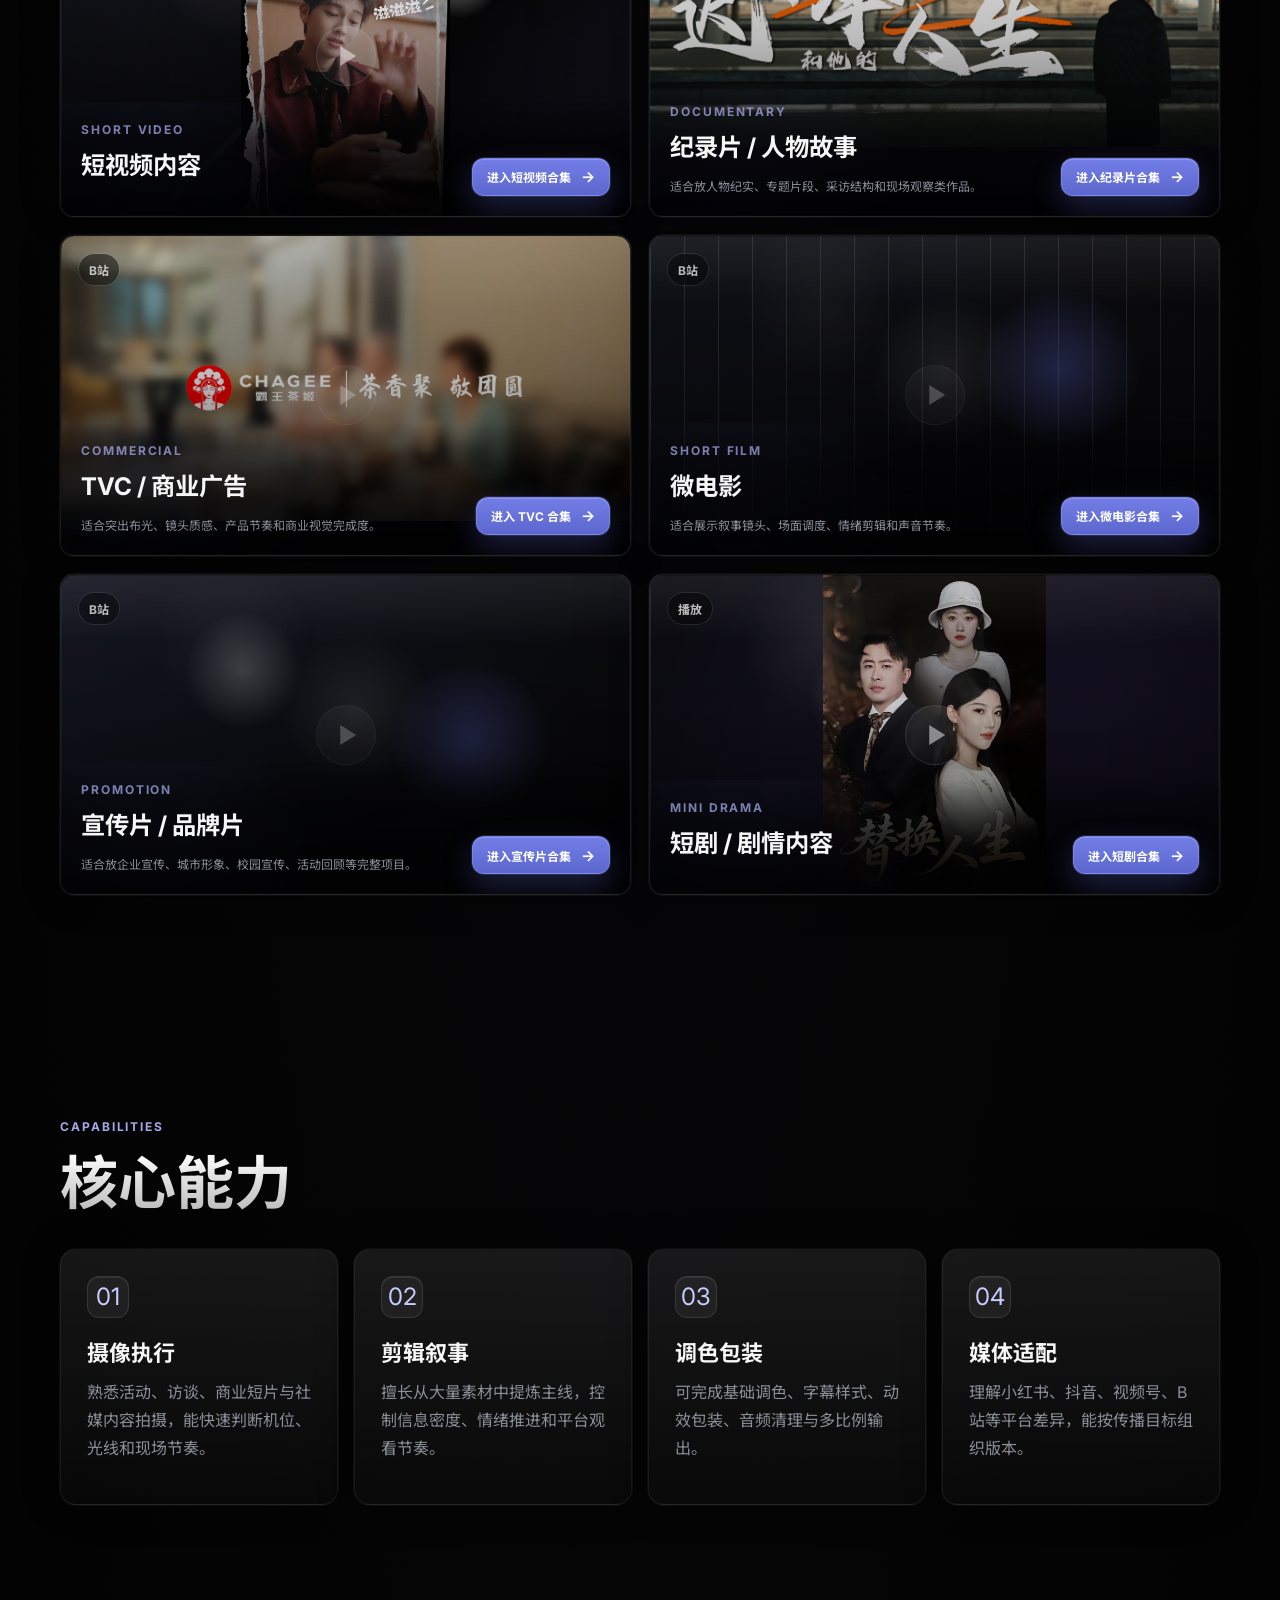
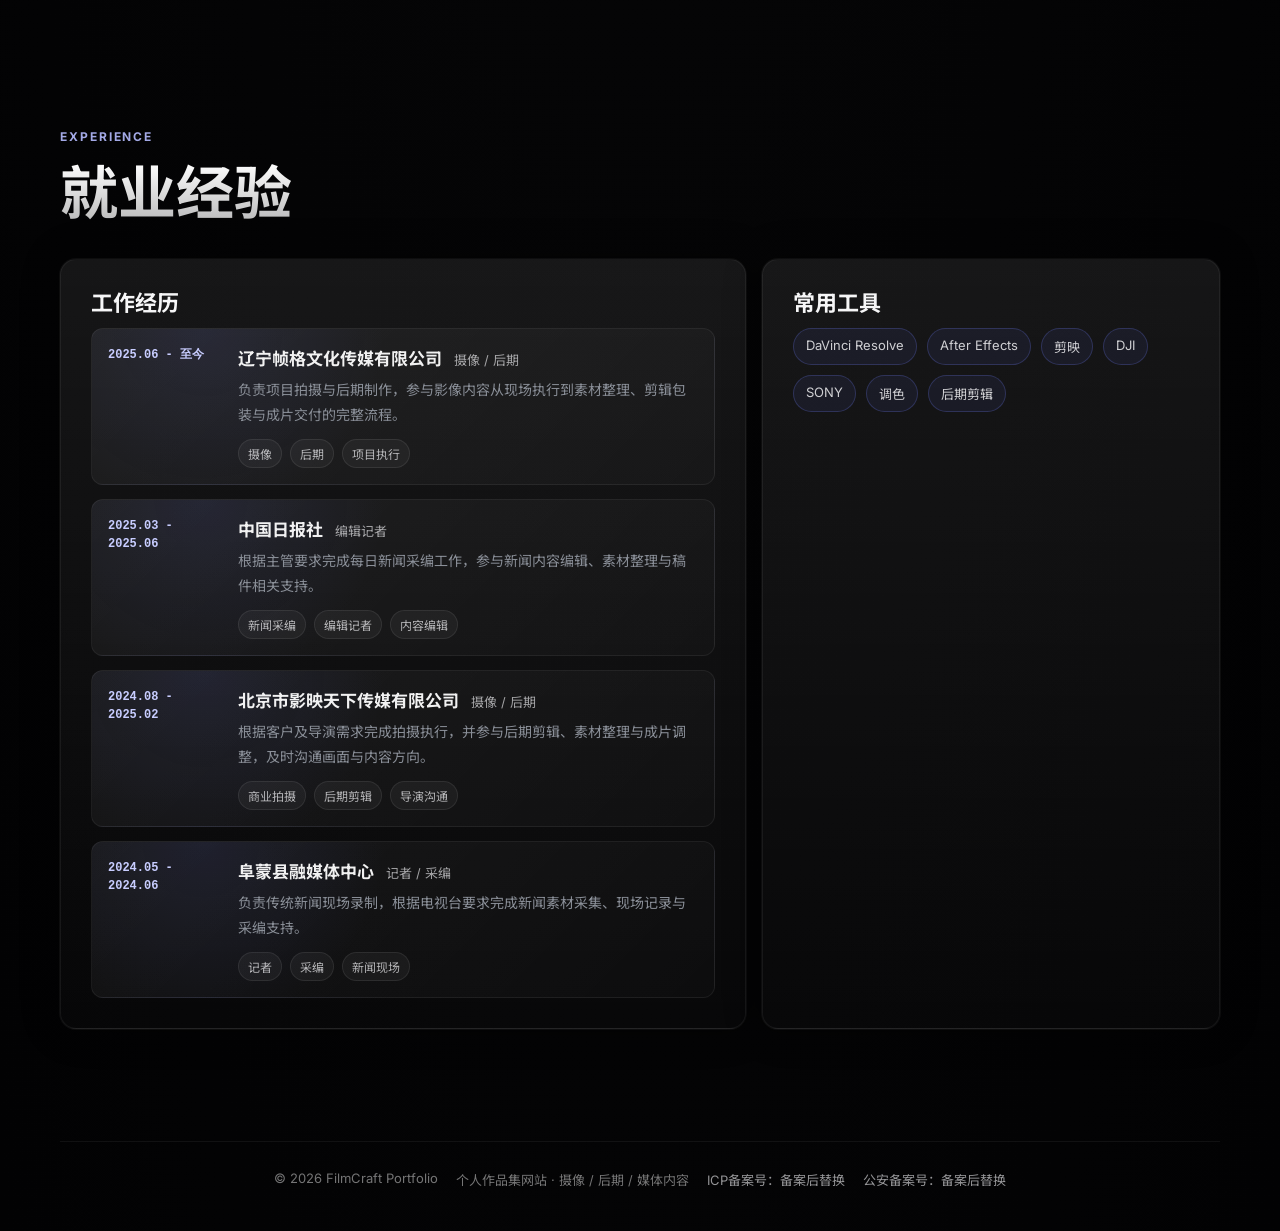
==== commit 433fef1c: "Update portfolio site Update portfolio site" ====
--- a/index.html
+++ b/index.html
@@ -370,6 +370,7 @@
       <a href="https://beian.mps.gov.cn/" target="_blank" rel="noopener">公安备案号：备案后替换</a>
     </footer>
 
+  <script src="portfolio-content.js?v=20260526143000"></script>
     <script src="script.js"></script>
   </body>
 </html>
--- a/styles.css
+++ b/styles.css
@@ -1492,6 +1492,7 @@
   grid-template-columns: repeat(2, minmax(0, 1fr));
   gap: 14px;
   margin: 0;
+  min-inline-size: 0;
   border: 1px solid var(--border);
   border-radius: 14px;
   padding: 18px;
@@ -1506,6 +1507,7 @@
 .editor-form label {
   display: grid;
   gap: 8px;
+  min-width: 0;
   color: rgba(237, 237, 240, 0.78);
   font-size: 13px;
   font-weight: 700;
@@ -1515,6 +1517,7 @@
 .editor-form textarea,
 .editor-form select {
   width: 100%;
+  min-width: 0;
   border: 1px solid rgba(255, 255, 255, 0.1);
   border-radius: 9px;
   padding: 11px 12px;
@@ -1538,6 +1541,7 @@
 .full-field,
 .editor-projects {
   grid-column: 1 / -1;
+  min-width: 0;
 }
 
 .editor-projects {
@@ -1549,6 +1553,7 @@
   display: grid;
   grid-template-columns: repeat(2, minmax(0, 1fr));
   gap: 12px;
+  min-width: 0;
   border: 1px solid rgba(255, 255, 255, 0.06);
   border-radius: 12px;
   padding: 14px;
@@ -1564,6 +1569,7 @@
 .editor-collection-slots {
   display: grid;
   gap: 12px;
+  min-width: 0;
   border: 1px solid rgba(94, 106, 210, 0.18);
   border-radius: 12px;
   padding: 14px;
@@ -1579,6 +1585,7 @@
   display: grid;
   grid-template-columns: repeat(2, minmax(0, 1fr));
   gap: 10px;
+  min-width: 0;
   border-top: 1px solid rgba(255, 255, 255, 0.06);
   padding-top: 12px;
 }
@@ -1592,6 +1599,7 @@
 .video-dropzone {
   display: grid;
   gap: 8px;
+  min-width: 0;
   border: 1px dashed rgba(143, 152, 255, 0.45);
   border-radius: 12px;
   padding: 16px;
@@ -1600,7 +1608,7 @@
     rgba(255, 255, 255, 0.03);
   color: rgba(237, 237, 240, 0.82);
   cursor: pointer;
-  transition: border-color 220ms var(--ease-out), background 220ms var(--ease-out), transform 220ms var(--ease-out);
+  transition: border-color 220ms var(--ease-out), background 220ms var(--ease-out);
 }
 
 .cover-dropzone {
@@ -1620,6 +1628,7 @@
   color: var(--muted);
   font-size: 13px;
   font-weight: 500;
+  overflow-wrap: anywhere;
 }
 
 .media-dropzone.is-dragover,
@@ -1630,7 +1639,6 @@
   background:
     linear-gradient(180deg, rgba(94, 106, 210, 0.2), rgba(255, 255, 255, 0.055)),
     rgba(255, 255, 255, 0.05);
-  transform: translateY(-1px);
 }
 
 .cover-dropzone.is-dragover,
@@ -1813,6 +1821,10 @@
 }
 
 @media (max-width: 720px) {
+  body {
+    min-width: 0;
+  }
+
   .nav {
     width: min(1160px, calc(100% - 28px));
   }
@@ -1860,15 +1872,17 @@
 
   .hero {
     padding-top: 54px;
+    gap: 26px;
   }
 
   .hero-profile {
-    padding: 18px 0 18px 18px;
+    padding: 16px 0 16px 14px;
   }
 
   .hero-photo-bg {
-    width: min(360px, 92vw);
-    opacity: 0.58;
+    width: min(320px, 84vw);
+    justify-self: center;
+    opacity: 0.64;
   }
 
   .hero-photo-bg::before {
@@ -1912,8 +1926,8 @@
   }
 
   .video-card {
-    aspect-ratio: 16 / 9;
-    min-height: 0;
+    aspect-ratio: auto;
+    min-height: 245px;
   }
 
   .video-large {
@@ -1929,10 +1943,15 @@
     min-height: 0;
   }
 
+  .play-badge,
+  .window-cta {
+    display: none;
+  }
+
   .card-content {
     grid-template-columns: 1fr;
     gap: 6px;
-    padding: 14px;
+    padding: 13px;
   }
 
   .video-card .card-kicker,
@@ -1945,7 +1964,8 @@
   .category-link {
     grid-row: auto;
     width: 100%;
-    min-height: 36px;
+    min-height: 40px;
+    border-radius: 10px;
   }
 
   .video-card .card-kicker,
@@ -1955,12 +1975,12 @@
 
   .video-card h3 {
     margin-bottom: 4px;
-    font-size: 18px;
+    font-size: 17px;
   }
 
   .cover-adjuster,
   .collection-video-adjuster {
-    grid-template-columns: 1fr 1fr;
+    grid-template-columns: 1fr;
   }
 
   .is-vertical-collection .collection-video-list {
@@ -1968,16 +1988,103 @@
   }
 
   .is-vertical-collection .collection-work {
-    width: min(100%, 340px);
+    width: min(100%, 320px);
+    justify-self: center;
   }
 
   h1 {
-    font-size: clamp(50px, 14vw, 64px);
+    font-size: clamp(42px, 12vw, 58px);
     line-height: 0.98;
   }
 
   .role-line {
-    font-size: 18px;
+    font-size: 16px;
+  }
+
+  .hero-actions {
+    grid-template-columns: 1fr;
+  }
+
+  .primary-btn,
+  .secondary-btn {
+    width: 100%;
+    justify-content: center;
+  }
+
+  .video-modal {
+    padding: 10px;
+  }
+
+  .modal-panel {
+    width: 100%;
+    border-radius: 14px;
+  }
+
+  .modal-panel video,
+  .modal-bili {
+    max-height: calc(100vh - 48px);
+  }
+
+  .modal-close {
+    top: 8px;
+    right: 8px;
+    width: 34px;
+    height: 34px;
+  }
+
+  .editor-modal {
+    padding: 8px;
+    align-items: stretch;
+  }
+
+  .editor-panel {
+    width: 100%;
+    max-height: calc(100vh - 16px);
+    border-radius: 14px;
+    padding: 14px;
+  }
+
+  .editor-head {
+    gap: 12px;
+  }
+
+  .editor-head h2 {
+    font-size: 25px;
+  }
+
+  .editor-form {
+    gap: 14px;
+  }
+
+  .editor-form fieldset {
+    gap: 12px;
+    border-radius: 12px;
+    padding: 14px;
+  }
+
+  .cover-preview,
+  .collection-video-preview {
+    min-height: 160px;
+  }
+
+  .editor-actions {
+    grid-template-columns: 1fr;
+  }
+
+  .skill-card,
+  .resume-card,
+  .tool-card,
+  .contact-card {
+    padding: 22px 20px;
+  }
+
+  .skill-card p,
+  .resume-card p,
+  .tool-card p,
+  .contact-card p,
+  .section-lead,
+  .intro-band p {
+    overflow-wrap: anywhere;
   }
 
   .experience-item {
@@ -2002,6 +2109,8 @@
     display: grid;
     gap: 8px;
     width: min(1160px, calc(100% - 28px));
+    justify-items: start;
+    font-size: 12px;
   }
 }
 
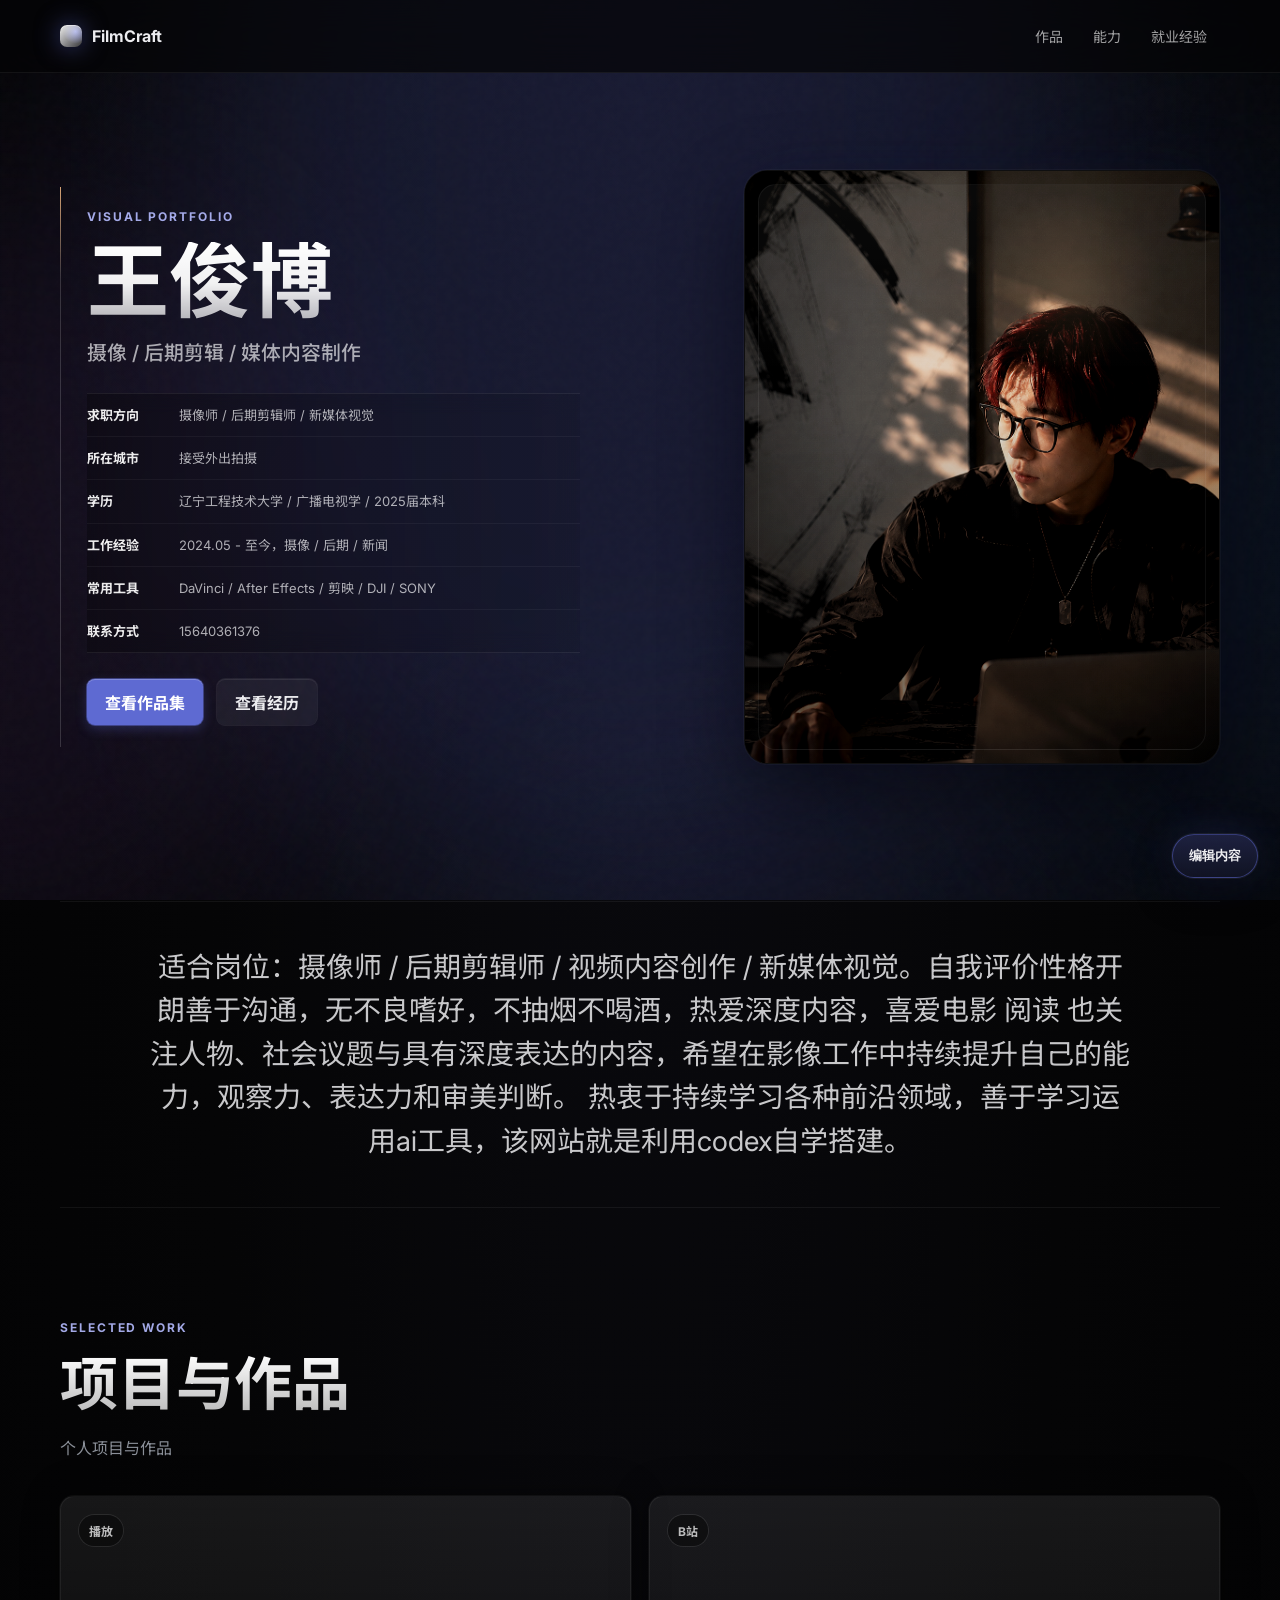
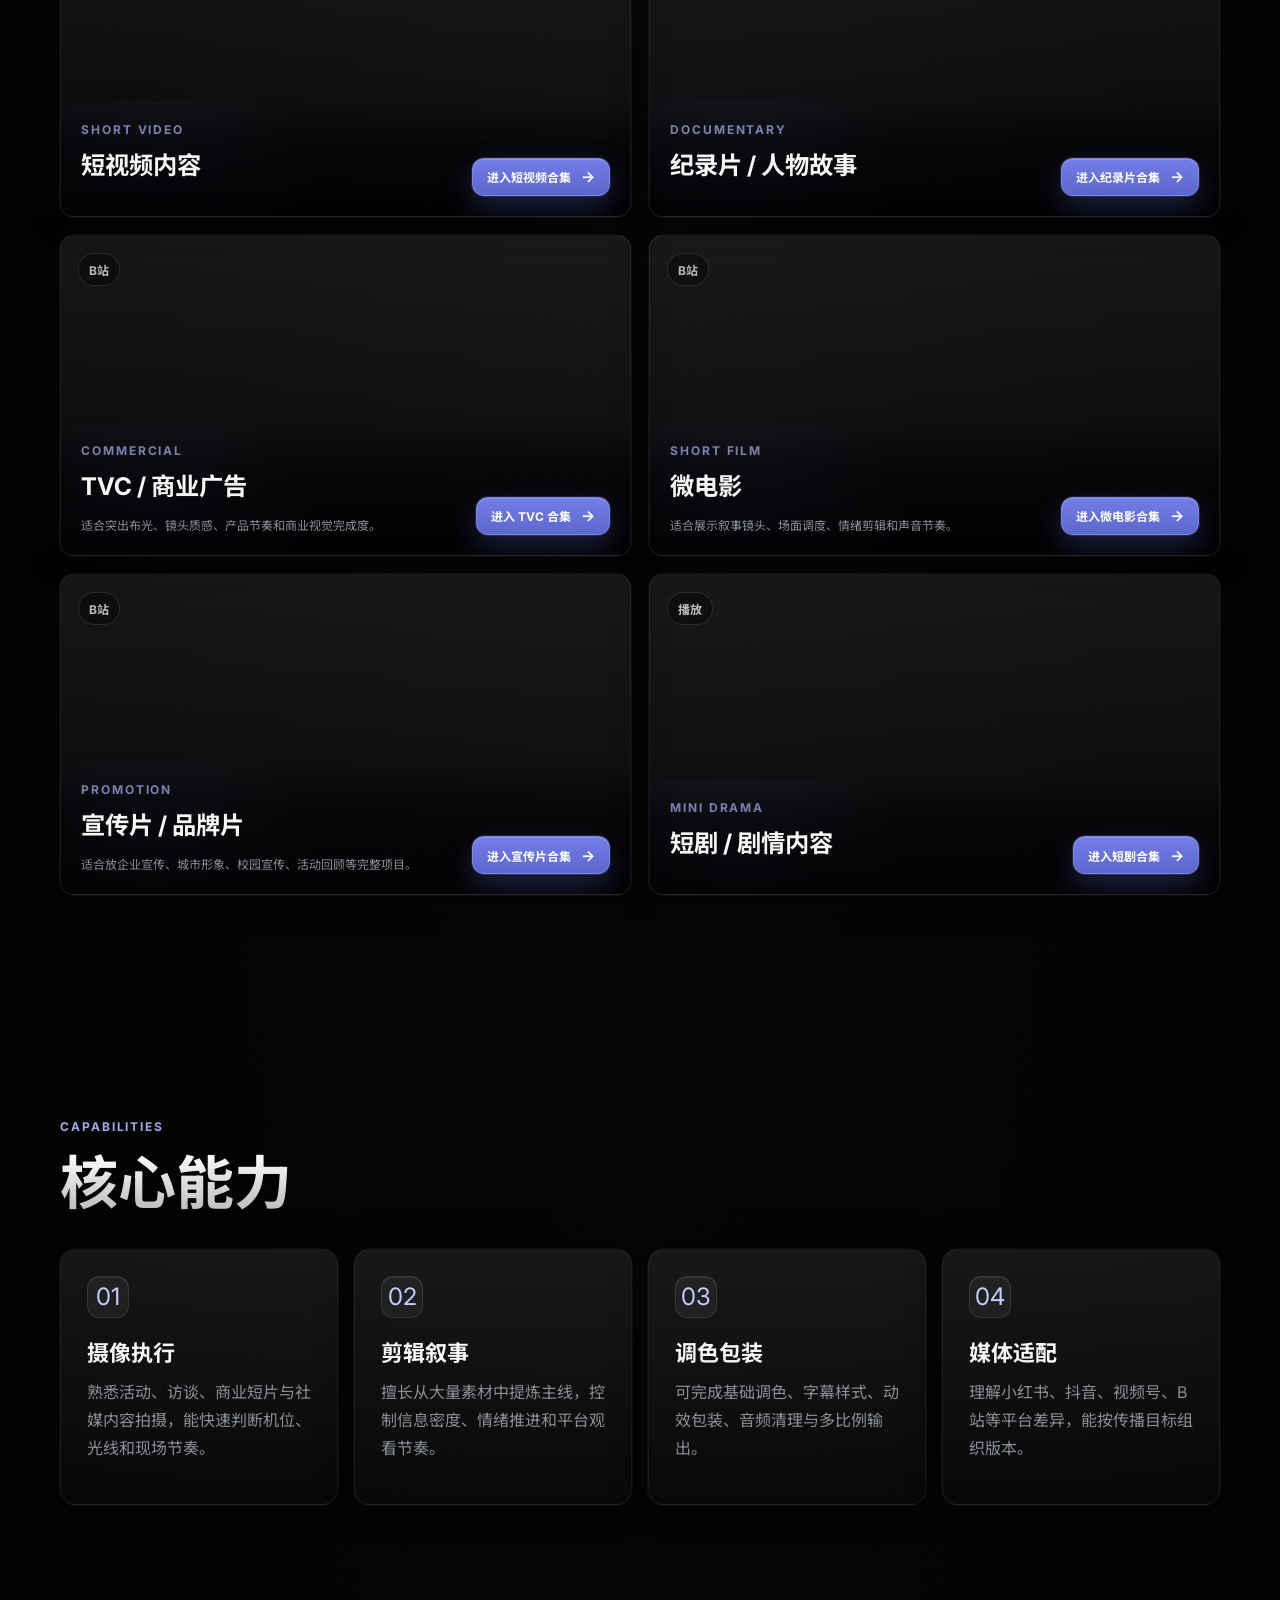
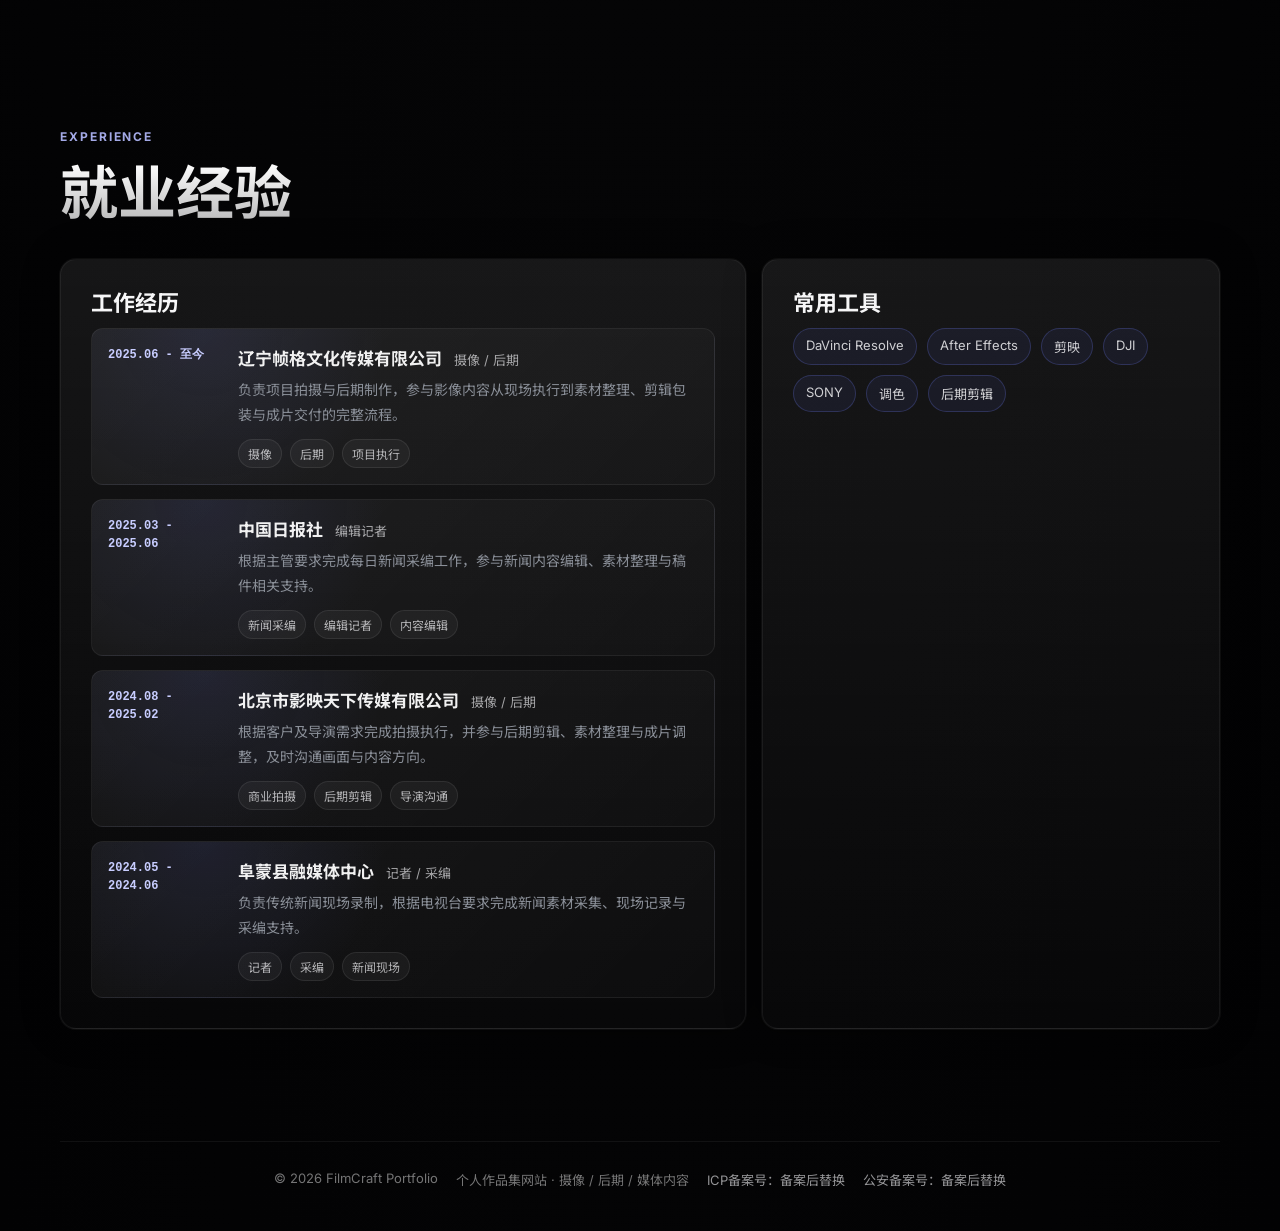
==== commit f8df0d50: "Update portfolio site content and media" ====
--- a/index.html
+++ b/index.html
@@ -11,7 +11,7 @@
       href="https://fonts.googleapis.com/css2?family=Inter:wght@400;500;600;700&family=Noto+Sans+SC:wght@400;500;700&display=swap"
       rel="stylesheet"
     />
-    <link rel="stylesheet" href="styles.css" />
+    <link rel="stylesheet" href="styles.css?v=20260526172500" />
   </head>
   <body>
     <div class="site-bg" aria-hidden="true">
@@ -370,7 +370,7 @@
       <a href="https://beian.mps.gov.cn/" target="_blank" rel="noopener">公安备案号：备案后替换</a>
     </footer>
 
-  <script src="portfolio-content.js?v=20260526143000"></script>
-    <script src="script.js"></script>
+  <script src="portfolio-content.js?v=20260526172500"></script>
+    <script src="script.js?v=20260526172500"></script>
   </body>
 </html>
--- a/styles.css
+++ b/styles.css
@@ -1312,6 +1312,75 @@
   line-height: 1.75;
 }
 
+.collection-link-work {
+  min-height: 260px;
+}
+
+.collection-external-link {
+  position: relative;
+  display: flex;
+  min-height: 260px;
+  flex-direction: column;
+  justify-content: flex-end;
+  gap: 12px;
+  overflow: hidden;
+  border-radius: 18px;
+  padding: 24px;
+  color: var(--fg);
+  text-decoration: none;
+  background:
+    radial-gradient(circle at 24% 18%, rgba(94, 106, 210, 0.24), transparent 34%),
+    linear-gradient(135deg, rgba(255, 255, 255, 0.09), rgba(255, 255, 255, 0.025));
+}
+
+.collection-external-link::before {
+  position: absolute;
+  inset: 0;
+  border: 1px solid rgba(255, 255, 255, 0.08);
+  border-radius: inherit;
+  content: "";
+  pointer-events: none;
+}
+
+.collection-external-link strong {
+  position: relative;
+  z-index: 1;
+  font-size: clamp(26px, 5vw, 42px);
+  line-height: 1.05;
+}
+
+.collection-external-link span,
+.collection-external-link em {
+  position: relative;
+  z-index: 1;
+}
+
+.collection-external-link span:not(.card-kicker) {
+  max-width: 520px;
+  color: rgba(237, 237, 240, 0.72);
+  line-height: 1.7;
+}
+
+.collection-external-link em {
+  align-self: flex-start;
+  border-radius: 999px;
+  padding: 11px 16px;
+  color: #fff;
+  font-style: normal;
+  font-weight: 700;
+  background: var(--accent);
+  box-shadow:
+    0 0 0 1px rgba(94, 106, 210, 0.5),
+    0 10px 28px rgba(94, 106, 210, 0.28),
+    inset 0 1px 0 rgba(255, 255, 255, 0.22);
+  transition: transform 220ms var(--ease-out), background 220ms var(--ease-out);
+}
+
+.collection-external-link:hover em {
+  background: var(--accent-bright);
+  transform: translateY(-2px);
+}
+
 .collection-item {
   padding: 12px;
 }
@@ -1735,6 +1804,24 @@
   .editor-launcher {
     right: 14px;
     bottom: 14px;
+  }
+}
+
+@media (max-width: 860px) {
+  #work .video-grid {
+    grid-template-columns: 1fr !important;
+  }
+
+  #work .video-card,
+  #work .video-large,
+  #work .video-wide {
+    grid-column: 1 / -1;
+    aspect-ratio: 16 / 9;
+    min-height: 0;
+  }
+
+  #work .video-card {
+    min-height: clamp(210px, 58vw, 320px);
   }
 }
 
@@ -2129,3 +2216,28 @@
     transform: none;
   }
 }
+
+@media (max-width: 980px) {
+  #work .video-grid {
+    display: grid;
+    grid-template-columns: 1fr !important;
+    gap: 16px;
+  }
+
+  #work .video-card,
+  #work .video-large,
+  #work .video-wide {
+    display: block;
+    grid-column: 1 / -1 !important;
+    width: 100%;
+    min-height: clamp(220px, 58vw, 360px);
+    aspect-ratio: 16 / 9;
+    opacity: 1;
+    transform: none;
+  }
+
+  #work .video-card.reveal {
+    opacity: 1;
+    transform: none;
+  }
+}
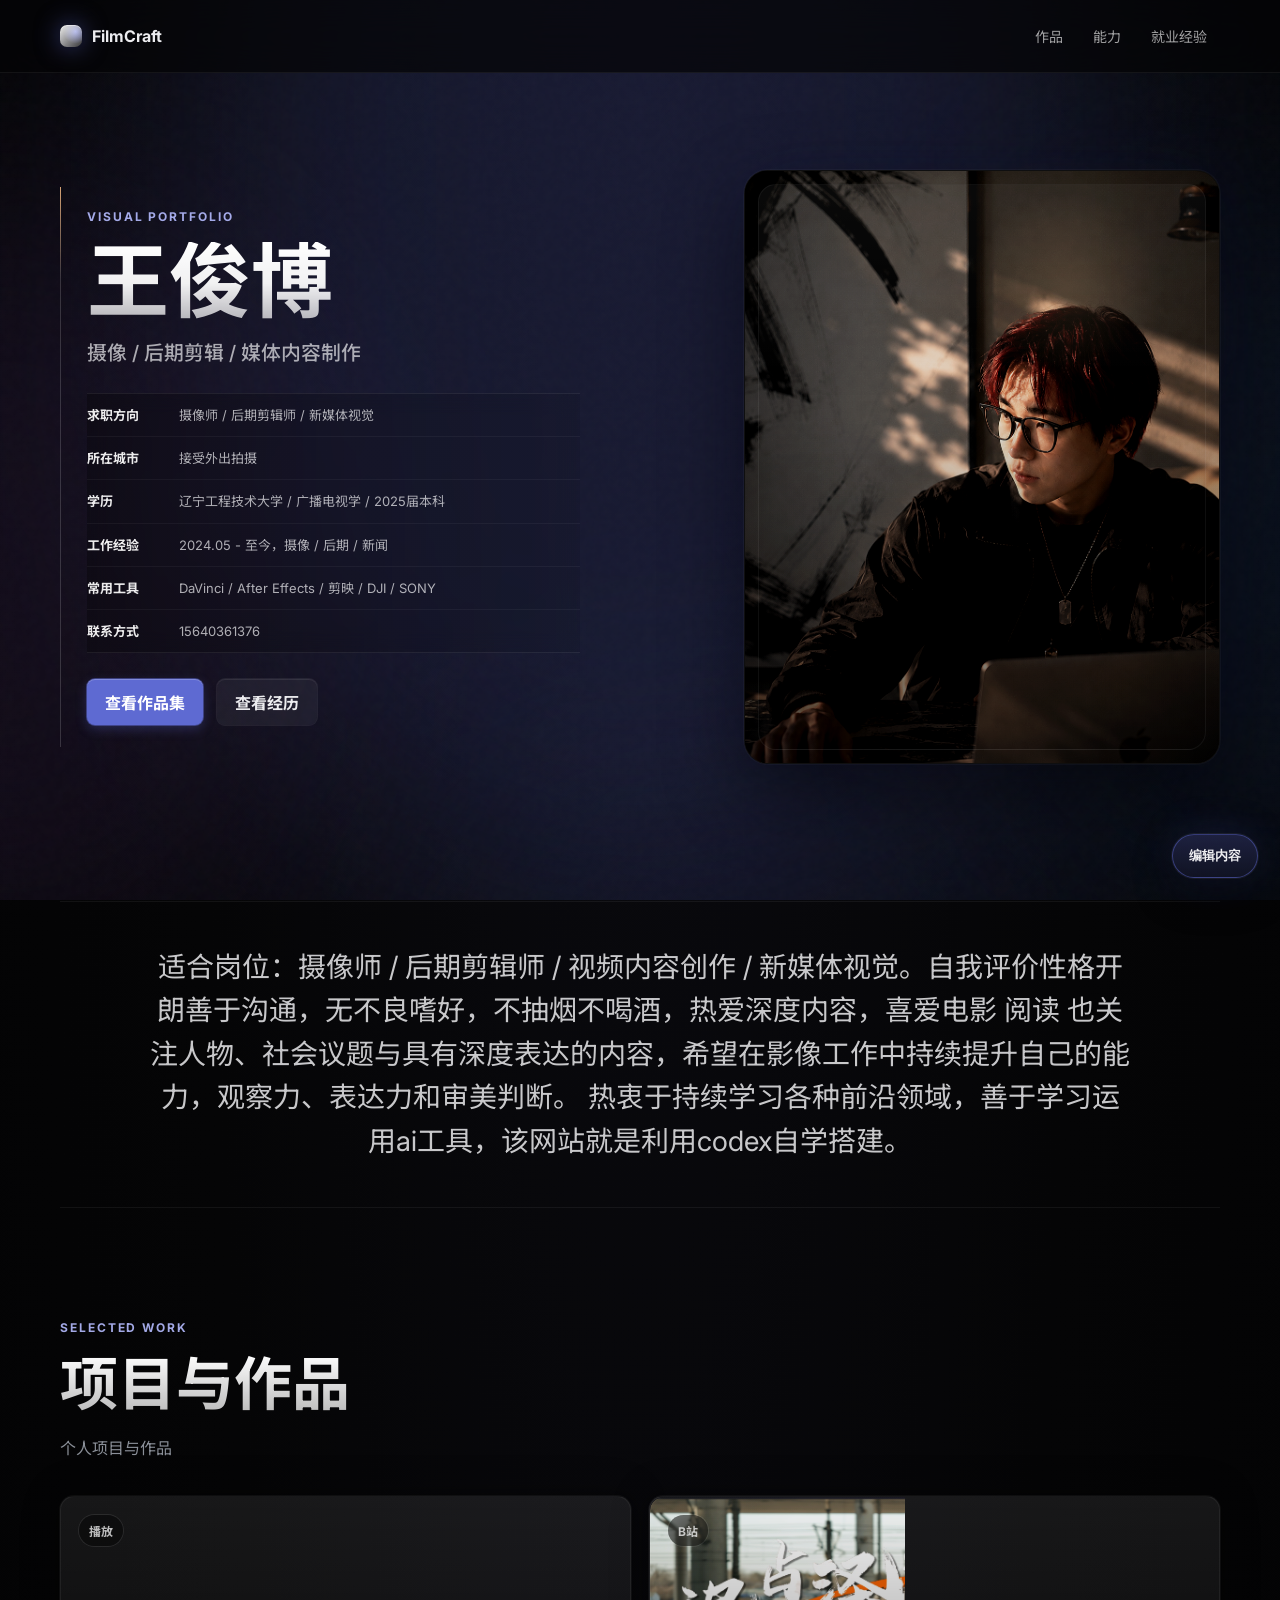
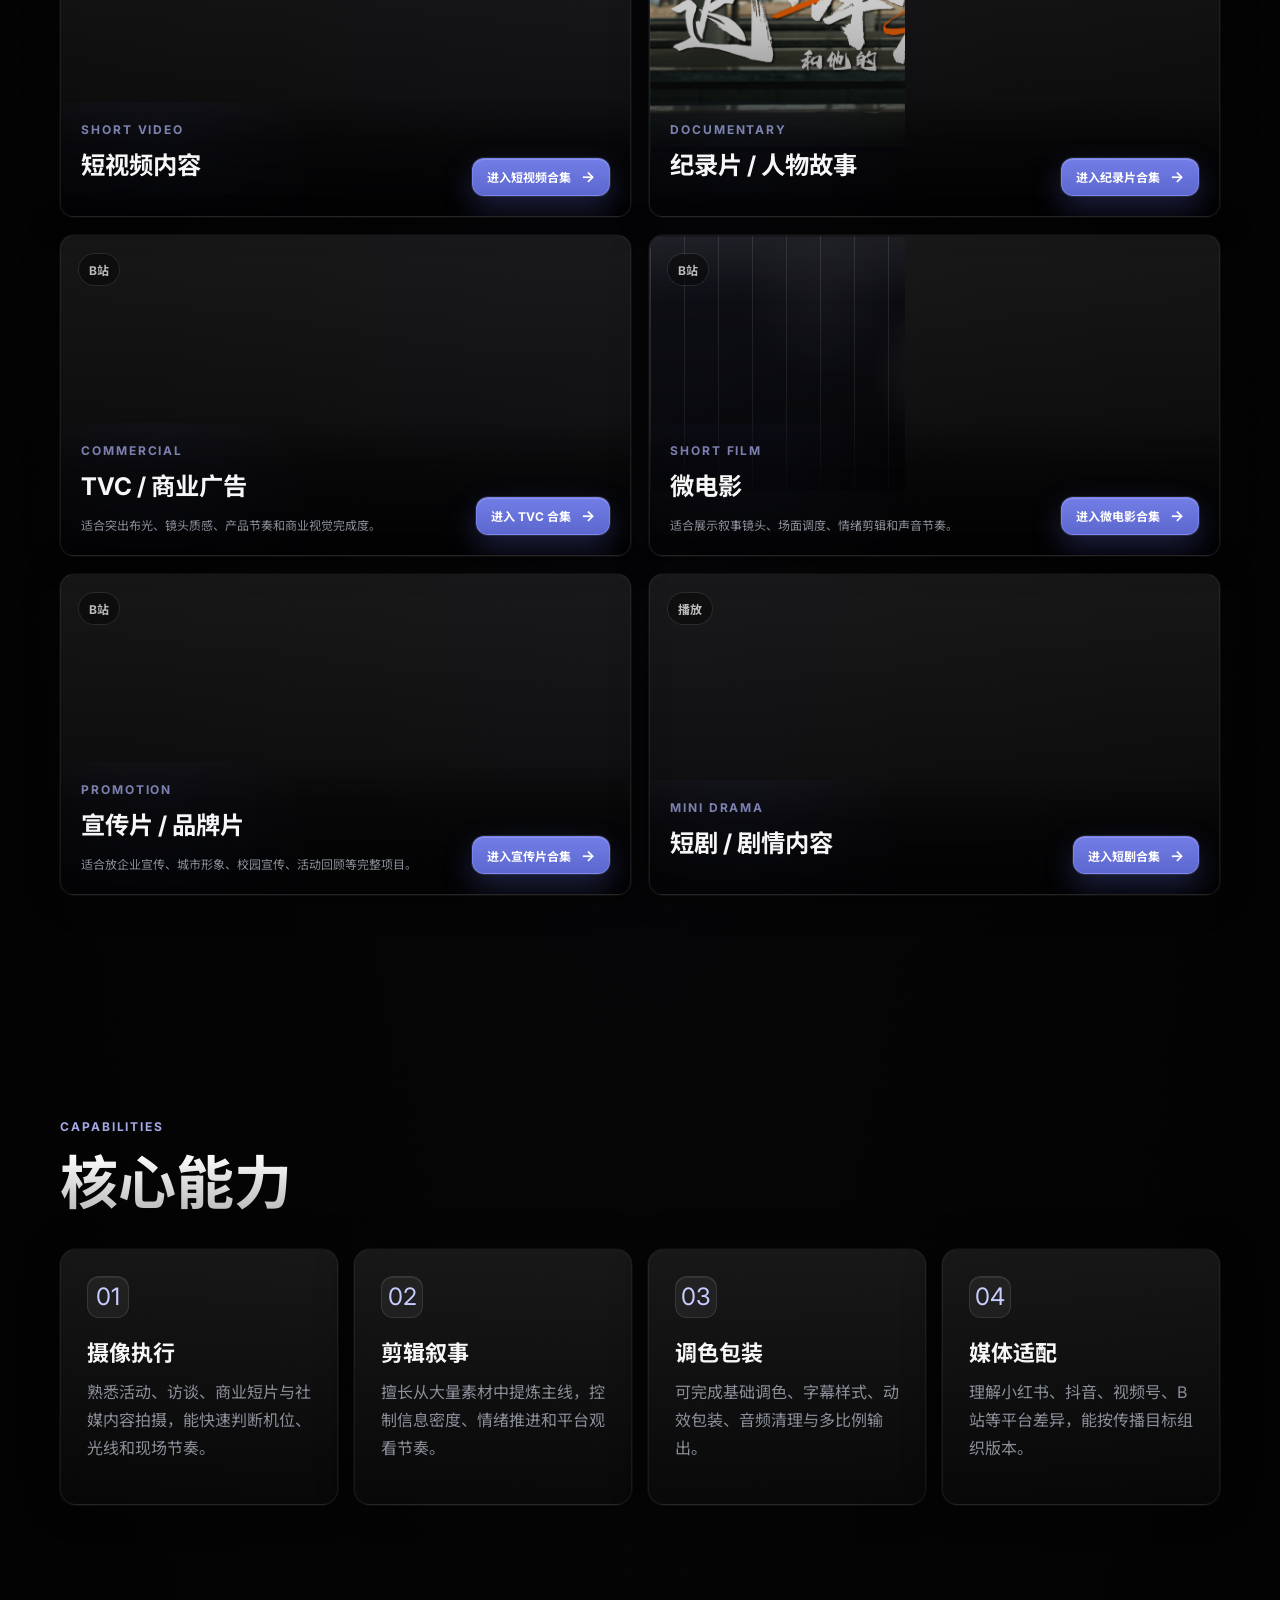
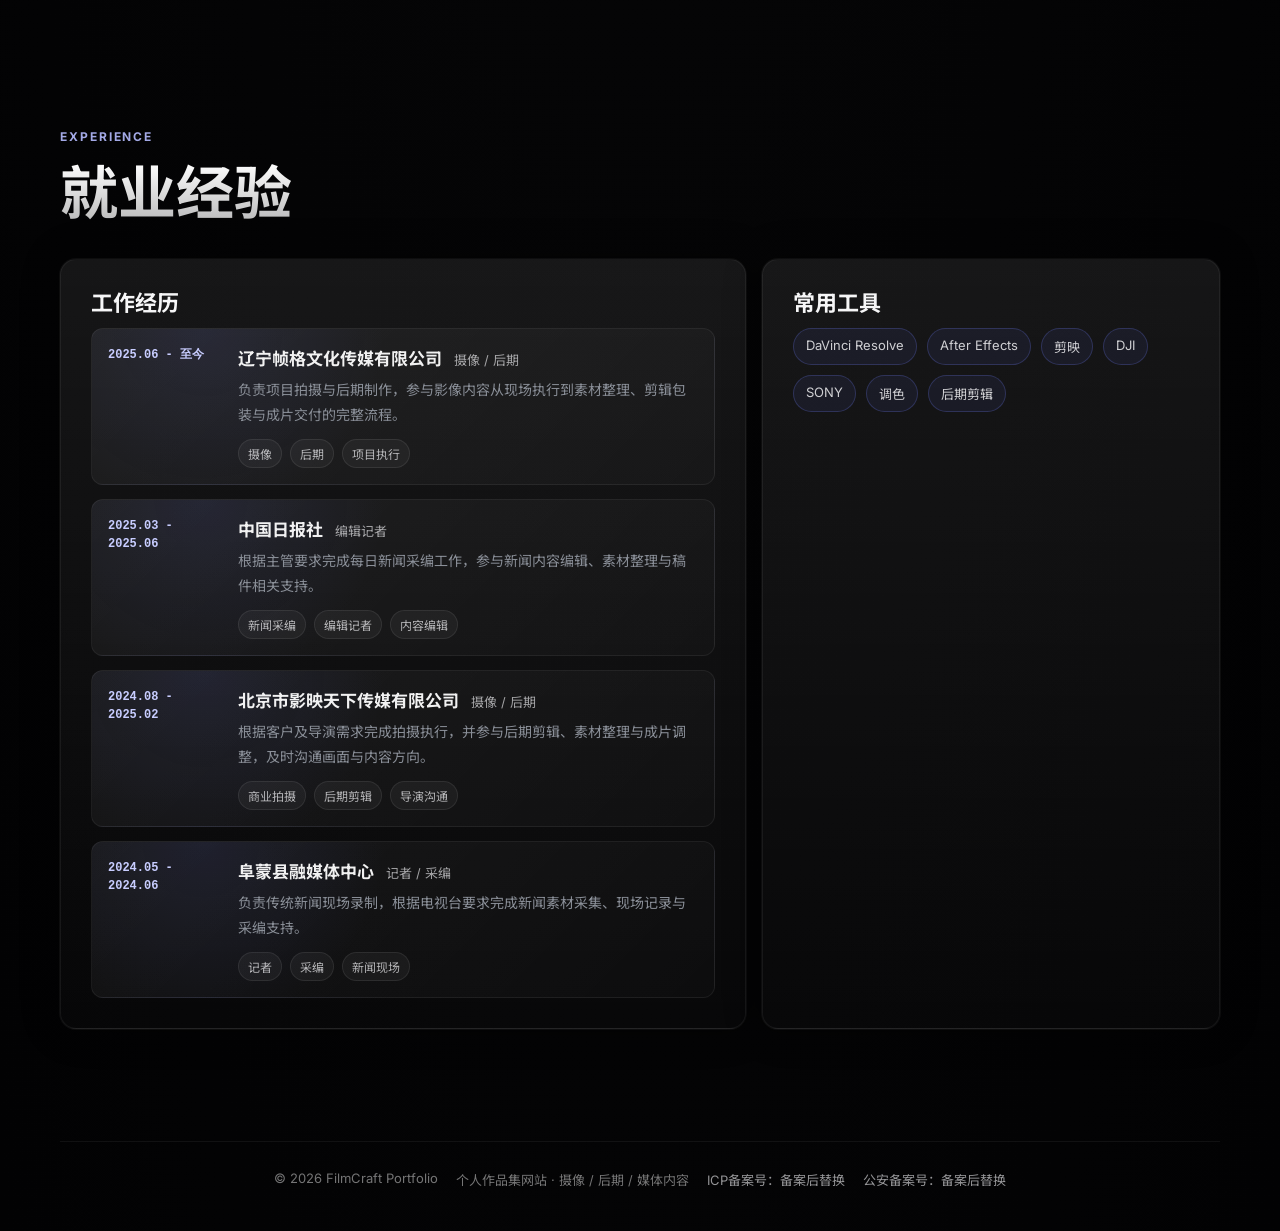
==== commit 8de1a877: "Add files via upload" ====
--- a/index.html
+++ b/index.html
@@ -1,376 +1,376 @@
-<!doctype html>
-<html lang="zh-CN">
-  <head>
-    <meta charset="UTF-8" />
-    <meta name="viewport" content="width=device-width, initial-scale=1.0" />
-    <meta name="description" content="摄像、后期与媒体内容创作者个人求职作品集网站。" />
-    <title>FilmCraft Portfolio | 摄像 / 后期 / 媒体</title>
-    <link rel="preconnect" href="https://fonts.googleapis.com" />
-    <link rel="preconnect" href="https://fonts.gstatic.com" crossorigin />
-    <link
-      href="https://fonts.googleapis.com/css2?family=Inter:wght@400;500;600;700&family=Noto+Sans+SC:wght@400;500;700&display=swap"
-      rel="stylesheet"
-    />
-    <link rel="stylesheet" href="styles.css?v=20260526172500" />
-  </head>
-  <body>
-    <div class="site-bg" aria-hidden="true">
-      <div class="ambient ambient-primary"></div>
-      <div class="ambient ambient-left"></div>
-      <div class="ambient ambient-right"></div>
-      <div class="ambient ambient-bottom"></div>
-      <div class="grid-overlay"></div>
-      <div class="noise-overlay"></div>
-    </div>
-
-    <header class="nav-shell">
-      <nav class="nav" aria-label="主导航">
-        <a class="brand" href="#top" aria-label="返回首页">
-          <span class="brand-mark"></span>
-          <span>FilmCraft</span>
-        </a>
-        <button class="nav-toggle" type="button" aria-label="打开菜单" aria-expanded="false">
-          <span></span>
-          <span></span>
-        </button>
-        <div class="nav-links" data-nav-links>
-          <a href="#work">作品</a>
-          <a href="#skills">能力</a>
-          <a href="#experience">就业经验</a>
-        </div>
-      </nav>
-    </header>
-
-    <main id="top">
-      <section class="hero section">
-        <div class="hero-photo-bg" aria-hidden="true">
-          <div class="hero-photo-placeholder">
-            <img src="assets/images/portrait.png" alt="" />
-          </div>
-        </div>
-
-        <div class="hero-copy hero-profile" data-parallax>
-          <p class="eyebrow">Visual Portfolio</p>
-          <h1><span class="title-line">你的姓名</span></h1>
-          <p class="role-line">摄像 / 后期剪辑 / 媒体内容制作</p>
-          <div class="profile-meta" aria-label="个人信息">
-            <span><strong>求职方向</strong> 摄像师 / 后期剪辑师 / 新媒体视觉</span>
-            <span><strong>所在城市</strong> 可替换城市，接受外出拍摄</span>
-            <span><strong>学历</strong> XX大学 / 影视摄影与制作 / 本科</span>
-            <span><strong>工作经验</strong> 2024.05 - 至今，摄像 / 后期 / 新闻采编经验</span>
-            <span><strong>常用工具</strong> DaVinci / After Effects / 剪映 / DJI / SONY</span>
-            <span><strong>联系方式</strong> hello@example.com · 你的微信号</span>
-          </div>
-          <div class="hero-actions">
-            <a class="button button-primary" href="#work">查看作品集</a>
-            <a class="button button-secondary" href="#experience">查看经历</a>
-          </div>
-        </div>
-      </section>
-
-      <section class="section intro-band reveal">
-        <p>
-          适合岗位：摄像师 / 后期剪辑师 / 视频内容创作 / 新媒体视觉。重点展示项目类型、代表作品和实际经历，让招聘方快速判断你的执行能力。
-        </p>
-      </section>
-
-      <section class="section work-section" id="work">
-        <div class="section-heading reveal">
-          <p class="eyebrow">Selected Work</p>
-          <h2>项目与作品</h2>
-          <p class="section-lead">
-            以代表作品为入口，快速查看不同类型项目中的拍摄、剪辑、调色与交付能力。
-          </p>
-        </div>
-
-        <div class="video-grid">
-          <article class="video-card video-large spotlight-card reveal" data-video-card>
-            <div class="video-window poster-1" role="button" tabindex="0" data-video-open aria-label="播放短视频项目">
-              <video muted loop playsinline preload="metadata" data-src="assets/videos/short-video.mp4"></video>
-              <span class="cover-layer" aria-hidden="true"></span>
-              <span class="play-badge">播放</span>
-              <span class="frame-label">9:16 / Social</span>
-              <span class="window-cta">播放预览</span>
-            </div>
-            <div class="card-content">
-              <p class="card-kicker">Short Video</p>
-              <h3>短视频内容</h3>
-              <a class="category-link" href="projects/short-video.html">进入短视频合集</a>
-              <p>适合展示账号内容、快剪、口播、探店、活动切片等项目，突出节奏、字幕包装和平台适配。</p>
-            </div>
-          </article>
-
-          <article class="video-card spotlight-card reveal" data-video-card>
-            <div class="video-window poster-2" role="button" tabindex="0" data-video-open aria-label="播放纪录片项目">
-              <video muted loop playsinline preload="metadata" data-src="assets/videos/documentary.mp4"></video>
-              <span class="cover-layer" aria-hidden="true"></span>
-              <span class="play-badge">播放</span>
-              <span class="frame-label">16:9 / Story</span>
-              <span class="window-cta">播放预览</span>
-            </div>
-            <div class="card-content">
-              <p class="card-kicker">Documentary</p>
-              <h3>纪录片 / 人物故事</h3>
-              <a class="category-link" href="projects/documentary.html">进入纪录片合集</a>
-              <p>适合放人物纪实、专题片段、采访结构和现场观察类作品。</p>
-            </div>
-          </article>
-
-          <article class="video-card spotlight-card reveal" data-video-card>
-            <div class="video-window poster-3" role="button" tabindex="0" data-video-open aria-label="播放 TVC 项目">
-              <video muted loop playsinline preload="metadata" data-src="assets/videos/tvc.mp4"></video>
-              <span class="cover-layer" aria-hidden="true"></span>
-              <span class="play-badge">播放</span>
-              <span class="frame-label">16:9 / Commercial</span>
-              <span class="window-cta">播放预览</span>
-            </div>
-            <div class="card-content">
-              <p class="card-kicker">Commercial</p>
-              <h3>TVC / 商业广告</h3>
-              <a class="category-link" href="projects/tvc.html">进入 TVC 合集</a>
-              <p>适合突出布光、镜头质感、产品节奏和商业视觉完成度。</p>
-            </div>
-          </article>
-
-          <article class="video-card spotlight-card reveal" data-video-card>
-            <div class="video-window poster-4" role="button" tabindex="0" data-video-open aria-label="播放微电影项目">
-              <video muted loop playsinline preload="metadata" data-src="assets/videos/short-film.mp4"></video>
-              <span class="cover-layer" aria-hidden="true"></span>
-              <span class="play-badge">播放</span>
-              <span class="frame-label">16:9 / Narrative</span>
-              <span class="window-cta">播放预览</span>
-            </div>
-            <div class="card-content">
-              <p class="card-kicker">Short Film</p>
-              <h3>微电影</h3>
-              <a class="category-link" href="projects/short-film.html">进入微电影合集</a>
-              <p>适合展示叙事镜头、场面调度、情绪剪辑和声音节奏。</p>
-            </div>
-          </article>
-
-          <article class="video-card video-wide spotlight-card reveal" data-video-card>
-            <div class="video-window poster-5" role="button" tabindex="0" data-video-open aria-label="播放宣传片项目">
-              <video muted loop playsinline preload="metadata" data-src="assets/videos/promo.mp4"></video>
-              <span class="cover-layer" aria-hidden="true"></span>
-              <span class="play-badge">播放</span>
-              <span class="frame-label">Multi-format</span>
-              <span class="window-cta">播放预览</span>
-            </div>
-            <div class="card-content">
-              <p class="card-kicker">Promotion</p>
-              <h3>宣传片 / 品牌片</h3>
-              <a class="category-link" href="projects/promo.html">进入宣传片合集</a>
-              <p>适合放企业宣传、城市形象、校园宣传、活动回顾等完整项目。</p>
-            </div>
-          </article>
-
-          <article class="video-card video-wide spotlight-card reveal" data-video-card>
-            <div class="video-window poster-6" role="button" tabindex="0" data-video-open aria-label="播放短剧项目">
-              <video muted loop playsinline preload="metadata" data-src="assets/videos/mini-drama.mp4"></video>
-              <span class="cover-layer" aria-hidden="true"></span>
-              <span class="play-badge">播放</span>
-              <span class="frame-label">9:16 / Drama</span>
-              <span class="window-cta">播放预览</span>
-            </div>
-            <div class="card-content">
-              <p class="card-kicker">Mini Drama</p>
-              <h3>短剧 / 剧情内容</h3>
-              <a class="category-link" href="projects/mini-drama.html">进入短剧合集</a>
-              <p>适合突出镜头连续性、表演调度、情节节奏和批量内容生产能力。</p>
-            </div>
-          </article>
-        </div>
-      </section>
-
-      <section class="section" id="skills">
-        <div class="section-heading reveal">
-          <p class="eyebrow">Capabilities</p>
-          <h2>核心能力</h2>
-        </div>
-        <div class="skill-grid">
-          <article class="skill-card spotlight-card reveal">
-            <span class="icon">01</span>
-            <h3>摄像执行</h3>
-            <p>熟悉活动、访谈、商业短片与社媒内容拍摄，能快速判断机位、光线和现场节奏。</p>
-          </article>
-          <article class="skill-card spotlight-card reveal">
-            <span class="icon">02</span>
-            <h3>剪辑叙事</h3>
-            <p>擅长从大量素材中提炼主线，控制信息密度、情绪推进和平台观看节奏。</p>
-          </article>
-          <article class="skill-card spotlight-card reveal">
-            <span class="icon">03</span>
-            <h3>调色包装</h3>
-            <p>可完成基础调色、字幕样式、动效包装、音频清理与多比例输出。</p>
-          </article>
-          <article class="skill-card spotlight-card reveal">
-            <span class="icon">04</span>
-            <h3>媒体适配</h3>
-            <p>理解小红书、抖音、视频号、B 站等平台差异，能按传播目标组织版本。</p>
-          </article>
-        </div>
-      </section>
-
-      <section class="section experience" id="experience">
-        <div class="section-heading reveal">
-          <p class="eyebrow">Experience</p>
-          <h2>就业经验</h2>
-        </div>
-        <div class="experience-grid">
-          <div class="resume-card spotlight-card reveal">
-            <h3>工作经历</h3>
-            <div class="experience-list">
-              <article class="experience-item">
-                <div class="experience-time">2025.06 - 至今</div>
-                <div class="experience-detail">
-                  <div class="experience-head">
-                    <strong>辽宁帧格文化传媒有限公司</strong>
-                    <span>摄像 / 后期</span>
-                  </div>
-                  <p>负责项目拍摄与后期制作，参与影像内容从现场执行到素材整理、剪辑包装与成片交付的完整流程。</p>
-                  <div class="experience-tags">
-                    <span>摄像</span>
-                    <span>后期</span>
-                    <span>项目执行</span>
-                  </div>
-                </div>
-              </article>
-
-              <article class="experience-item">
-                <div class="experience-time">2025.03 - 2025.06</div>
-                <div class="experience-detail">
-                  <div class="experience-head">
-                    <strong>中国日报社</strong>
-                    <span>编辑记者</span>
-                  </div>
-                  <p>根据主管要求完成每日新闻采编工作，参与新闻内容编辑、素材整理与稿件相关支持。</p>
-                  <div class="experience-tags">
-                    <span>新闻采编</span>
-                    <span>编辑记者</span>
-                    <span>内容编辑</span>
-                  </div>
-                </div>
-              </article>
-
-              <article class="experience-item">
-                <div class="experience-time">2024.08 - 2025.02</div>
-                <div class="experience-detail">
-                  <div class="experience-head">
-                    <strong>北京市影映天下传媒有限公司</strong>
-                    <span>摄像 / 后期</span>
-                  </div>
-                  <p>根据客户及导演需求完成拍摄执行，并参与后期剪辑、素材整理与成片调整，及时沟通画面与内容方向。</p>
-                  <div class="experience-tags">
-                    <span>商业拍摄</span>
-                    <span>后期剪辑</span>
-                    <span>导演沟通</span>
-                  </div>
-                </div>
-              </article>
-
-              <article class="experience-item">
-                <div class="experience-time">2024.05 - 2024.06</div>
-                <div class="experience-detail">
-                  <div class="experience-head">
-                    <strong>阜蒙县融媒体中心</strong>
-                    <span>记者 / 采编</span>
-                  </div>
-                  <p>负责传统新闻现场录制，根据电视台要求完成新闻素材采集、现场记录与采编支持。</p>
-                  <div class="experience-tags">
-                    <span>记者</span>
-                    <span>采编</span>
-                    <span>新闻现场</span>
-                  </div>
-                </div>
-              </article>
-            </div>
-          </div>
-          <div class="tool-card spotlight-card reveal">
-            <h3>常用工具</h3>
-            <div class="tool-tags">
-              <span>DaVinci Resolve</span>
-              <span>After Effects</span>
-              <span>剪映</span>
-              <span>DJI</span>
-              <span>SONY</span>
-              <span>调色</span>
-              <span>后期剪辑</span>
-            </div>
-          </div>
-        </div>
-      </section>
-
-    </main>
-
-    <div class="video-modal" data-video-modal hidden>
-      <button class="modal-backdrop" type="button" data-video-close aria-label="关闭视频"></button>
-      <div class="modal-panel" role="dialog" aria-modal="true" aria-label="作品视频播放窗口">
-        <button class="modal-close" type="button" data-video-close aria-label="关闭视频">×</button>
-        <video controls playsinline data-modal-video></video>
-        <iframe
-          class="modal-bili"
-          data-modal-bili
-          title="B站作品播放器"
-          allow="fullscreen; autoplay"
-          allowfullscreen
-          hidden
-        ></iframe>
-      </div>
-    </div>
-
-    <button class="editor-launcher" type="button" data-editor-open>编辑内容</button>
-
-    <div class="editor-modal" data-editor-modal hidden>
-      <button class="editor-backdrop" type="button" data-editor-close aria-label="关闭内容编辑器"></button>
-      <section class="editor-panel" role="dialog" aria-modal="true" aria-label="内容编辑器">
-        <div class="editor-head">
-          <div>
-            <p class="eyebrow">Content Editor</p>
-            <h2>填写网站内容</h2>
-          </div>
-          <button class="modal-close" type="button" data-editor-close aria-label="关闭内容编辑器">×</button>
-        </div>
-
-        <form class="editor-form" data-editor-form>
-          <fieldset>
-            <legend>个人信息</legend>
-            <label>姓名 <input name="name" type="text" /></label>
-            <label>职业方向 <input name="role" type="text" /></label>
-            <label>求职方向 <input name="jobTarget" type="text" /></label>
-            <label>所在城市 <input name="city" type="text" /></label>
-            <label>学历 <input name="education" type="text" /></label>
-            <label>工作经验 <input name="experience" type="text" /></label>
-            <label>常用工具 <input name="tools" type="text" /></label>
-            <label>联系方式 <input name="contact" type="text" /></label>
-            <label class="full-field">首页简介 <textarea name="intro" rows="3"></textarea></label>
-            <label class="full-field">作品区说明 <textarea name="workLead" rows="2"></textarea></label>
-          </fieldset>
-
-          <fieldset>
-            <legend>作品窗口</legend>
-            <div class="editor-projects" data-editor-projects></div>
-          </fieldset>
-
-          <div class="editor-actions">
-            <button class="button button-primary" type="submit">保存到页面</button>
-            <button class="button button-secondary" type="button" data-editor-export>保存并导出备份</button>
-            <button class="button button-secondary" type="button" data-editor-reset>恢复示例内容</button>
-            <button class="button button-secondary" type="button" data-editor-clear>清除本地保存</button>
-          </div>
-          <p class="editor-status" data-editor-status aria-live="polite"></p>
-          <p class="editor-note">视频路径示例：assets/videos/short-video.mp4。把视频文件放进对应文件夹后，在这里填写路径即可。</p>
-        </form>
-      </section>
-    </div>
-
-    <footer class="footer site-footer">
-      <span>© 2026 FilmCraft Portfolio</span>
-      <span>个人作品集网站 · 摄像 / 后期 / 媒体内容</span>
-      <a href="https://beian.miit.gov.cn/" target="_blank" rel="noopener">ICP备案号：备案后替换</a>
-      <a href="https://beian.mps.gov.cn/" target="_blank" rel="noopener">公安备案号：备案后替换</a>
-    </footer>
-
-  <script src="portfolio-content.js?v=20260526172500"></script>
-    <script src="script.js?v=20260526172500"></script>
-  </body>
-</html>
+<!doctype html>
+<html lang="zh-CN">
+  <head>
+    <meta charset="UTF-8" />
+    <meta name="viewport" content="width=device-width, initial-scale=1.0" />
+    <meta name="description" content="摄像、后期与媒体内容创作者个人求职作品集网站。" />
+    <title>FilmCraft Portfolio | 摄像 / 后期 / 媒体</title>
+    <link rel="preconnect" href="https://fonts.googleapis.com" />
+    <link rel="preconnect" href="https://fonts.gstatic.com" crossorigin />
+    <link
+      href="https://fonts.googleapis.com/css2?family=Inter:wght@400;500;600;700&family=Noto+Sans+SC:wght@400;500;700&display=swap"
+      rel="stylesheet"
+    />
+    <link rel="stylesheet" href="styles.css?v=20260526172500" />
+  </head>
+  <body>
+    <div class="site-bg" aria-hidden="true">
+      <div class="ambient ambient-primary"></div>
+      <div class="ambient ambient-left"></div>
+      <div class="ambient ambient-right"></div>
+      <div class="ambient ambient-bottom"></div>
+      <div class="grid-overlay"></div>
+      <div class="noise-overlay"></div>
+    </div>
+
+    <header class="nav-shell">
+      <nav class="nav" aria-label="主导航">
+        <a class="brand" href="#top" aria-label="返回首页">
+          <span class="brand-mark"></span>
+          <span>FilmCraft</span>
+        </a>
+        <button class="nav-toggle" type="button" aria-label="打开菜单" aria-expanded="false">
+          <span></span>
+          <span></span>
+        </button>
+        <div class="nav-links" data-nav-links>
+          <a href="#work">作品</a>
+          <a href="#skills">能力</a>
+          <a href="#experience">就业经验</a>
+        </div>
+      </nav>
+    </header>
+
+    <main id="top">
+      <section class="hero section">
+        <div class="hero-photo-bg" aria-hidden="true">
+          <div class="hero-photo-placeholder">
+            <img src="assets/images/portrait.png" alt="" />
+          </div>
+        </div>
+
+        <div class="hero-copy hero-profile" data-parallax>
+          <p class="eyebrow">Visual Portfolio</p>
+          <h1><span class="title-line">你的姓名</span></h1>
+          <p class="role-line">摄像 / 后期剪辑 / 媒体内容制作</p>
+          <div class="profile-meta" aria-label="个人信息">
+            <span><strong>求职方向</strong> 摄像师 / 后期剪辑师 / 新媒体视觉</span>
+            <span><strong>所在城市</strong> 可替换城市，接受外出拍摄</span>
+            <span><strong>学历</strong> XX大学 / 影视摄影与制作 / 本科</span>
+            <span><strong>工作经验</strong> 2024.05 - 至今，摄像 / 后期 / 新闻采编经验</span>
+            <span><strong>常用工具</strong> DaVinci / After Effects / 剪映 / DJI / SONY</span>
+            <span><strong>联系方式</strong> hello@example.com · 你的微信号</span>
+          </div>
+          <div class="hero-actions">
+            <a class="button button-primary" href="#work">查看作品集</a>
+            <a class="button button-secondary" href="#experience">查看经历</a>
+          </div>
+        </div>
+      </section>
+
+      <section class="section intro-band reveal">
+        <p>
+          适合岗位：摄像师 / 后期剪辑师 / 视频内容创作 / 新媒体视觉。重点展示项目类型、代表作品和实际经历，让招聘方快速判断你的执行能力。
+        </p>
+      </section>
+
+      <section class="section work-section" id="work">
+        <div class="section-heading reveal">
+          <p class="eyebrow">Selected Work</p>
+          <h2>项目与作品</h2>
+          <p class="section-lead">
+            以代表作品为入口，快速查看不同类型项目中的拍摄、剪辑、调色与交付能力。
+          </p>
+        </div>
+
+        <div class="video-grid">
+          <article class="video-card video-large spotlight-card reveal" data-video-card>
+            <div class="video-window poster-1" role="button" tabindex="0" data-video-open aria-label="播放短视频项目">
+              <video muted loop playsinline preload="metadata" data-src="assets/videos/short-video.mp4"></video>
+              <span class="cover-layer" aria-hidden="true"></span>
+              <span class="play-badge">播放</span>
+              <span class="frame-label">9:16 / Social</span>
+              <span class="window-cta">播放预览</span>
+            </div>
+            <div class="card-content">
+              <p class="card-kicker">Short Video</p>
+              <h3>短视频内容</h3>
+              <a class="category-link" href="projects/short-video.html">进入短视频合集</a>
+              <p>适合展示账号内容、快剪、口播、探店、活动切片等项目，突出节奏、字幕包装和平台适配。</p>
+            </div>
+          </article>
+
+          <article class="video-card spotlight-card reveal" data-video-card>
+            <div class="video-window poster-2" role="button" tabindex="0" data-video-open aria-label="播放纪录片项目">
+              <video muted loop playsinline preload="metadata" data-src="assets/videos/documentary.mp4"></video>
+              <span class="cover-layer" aria-hidden="true"></span>
+              <span class="play-badge">播放</span>
+              <span class="frame-label">16:9 / Story</span>
+              <span class="window-cta">播放预览</span>
+            </div>
+            <div class="card-content">
+              <p class="card-kicker">Documentary</p>
+              <h3>纪录片 / 人物故事</h3>
+              <a class="category-link" href="projects/documentary.html">进入纪录片合集</a>
+              <p>适合放人物纪实、专题片段、采访结构和现场观察类作品。</p>
+            </div>
+          </article>
+
+          <article class="video-card spotlight-card reveal" data-video-card>
+            <div class="video-window poster-3" role="button" tabindex="0" data-video-open aria-label="播放 TVC 项目">
+              <video muted loop playsinline preload="metadata" data-src="assets/videos/tvc.mp4"></video>
+              <span class="cover-layer" aria-hidden="true"></span>
+              <span class="play-badge">播放</span>
+              <span class="frame-label">16:9 / Commercial</span>
+              <span class="window-cta">播放预览</span>
+            </div>
+            <div class="card-content">
+              <p class="card-kicker">Commercial</p>
+              <h3>TVC / 商业广告</h3>
+              <a class="category-link" href="projects/tvc.html">进入 TVC 合集</a>
+              <p>适合突出布光、镜头质感、产品节奏和商业视觉完成度。</p>
+            </div>
+          </article>
+
+          <article class="video-card spotlight-card reveal" data-video-card>
+            <div class="video-window poster-4" role="button" tabindex="0" data-video-open aria-label="播放微电影项目">
+              <video muted loop playsinline preload="metadata" data-src="assets/videos/short-film.mp4"></video>
+              <span class="cover-layer" aria-hidden="true"></span>
+              <span class="play-badge">播放</span>
+              <span class="frame-label">16:9 / Narrative</span>
+              <span class="window-cta">播放预览</span>
+            </div>
+            <div class="card-content">
+              <p class="card-kicker">Short Film</p>
+              <h3>微电影</h3>
+              <a class="category-link" href="projects/short-film.html">进入微电影合集</a>
+              <p>适合展示叙事镜头、场面调度、情绪剪辑和声音节奏。</p>
+            </div>
+          </article>
+
+          <article class="video-card video-wide spotlight-card reveal" data-video-card>
+            <div class="video-window poster-5" role="button" tabindex="0" data-video-open aria-label="播放宣传片项目">
+              <video muted loop playsinline preload="metadata" data-src="assets/videos/promo.mp4"></video>
+              <span class="cover-layer" aria-hidden="true"></span>
+              <span class="play-badge">播放</span>
+              <span class="frame-label">Multi-format</span>
+              <span class="window-cta">播放预览</span>
+            </div>
+            <div class="card-content">
+              <p class="card-kicker">Promotion</p>
+              <h3>宣传片 / 品牌片</h3>
+              <a class="category-link" href="projects/promo.html">进入宣传片合集</a>
+              <p>适合放企业宣传、城市形象、校园宣传、活动回顾等完整项目。</p>
+            </div>
+          </article>
+
+          <article class="video-card video-wide spotlight-card reveal" data-video-card>
+            <div class="video-window poster-6" role="button" tabindex="0" data-video-open aria-label="播放短剧项目">
+              <video muted loop playsinline preload="metadata" data-src="assets/videos/mini-drama.mp4"></video>
+              <span class="cover-layer" aria-hidden="true"></span>
+              <span class="play-badge">播放</span>
+              <span class="frame-label">9:16 / Drama</span>
+              <span class="window-cta">播放预览</span>
+            </div>
+            <div class="card-content">
+              <p class="card-kicker">Mini Drama</p>
+              <h3>短剧 / 剧情内容</h3>
+              <a class="category-link" href="projects/mini-drama.html">进入短剧合集</a>
+              <p>适合突出镜头连续性、表演调度、情节节奏和批量内容生产能力。</p>
+            </div>
+          </article>
+        </div>
+      </section>
+
+      <section class="section" id="skills">
+        <div class="section-heading reveal">
+          <p class="eyebrow">Capabilities</p>
+          <h2>核心能力</h2>
+        </div>
+        <div class="skill-grid">
+          <article class="skill-card spotlight-card reveal">
+            <span class="icon">01</span>
+            <h3>摄像执行</h3>
+            <p>熟悉活动、访谈、商业短片与社媒内容拍摄，能快速判断机位、光线和现场节奏。</p>
+          </article>
+          <article class="skill-card spotlight-card reveal">
+            <span class="icon">02</span>
+            <h3>剪辑叙事</h3>
+            <p>擅长从大量素材中提炼主线，控制信息密度、情绪推进和平台观看节奏。</p>
+          </article>
+          <article class="skill-card spotlight-card reveal">
+            <span class="icon">03</span>
+            <h3>调色包装</h3>
+            <p>可完成基础调色、字幕样式、动效包装、音频清理与多比例输出。</p>
+          </article>
+          <article class="skill-card spotlight-card reveal">
+            <span class="icon">04</span>
+            <h3>媒体适配</h3>
+            <p>理解小红书、抖音、视频号、B 站等平台差异，能按传播目标组织版本。</p>
+          </article>
+        </div>
+      </section>
+
+      <section class="section experience" id="experience">
+        <div class="section-heading reveal">
+          <p class="eyebrow">Experience</p>
+          <h2>就业经验</h2>
+        </div>
+        <div class="experience-grid">
+          <div class="resume-card spotlight-card reveal">
+            <h3>工作经历</h3>
+            <div class="experience-list">
+              <article class="experience-item">
+                <div class="experience-time">2025.06 - 至今</div>
+                <div class="experience-detail">
+                  <div class="experience-head">
+                    <strong>辽宁帧格文化传媒有限公司</strong>
+                    <span>摄像 / 后期</span>
+                  </div>
+                  <p>负责项目拍摄与后期制作，参与影像内容从现场执行到素材整理、剪辑包装与成片交付的完整流程。</p>
+                  <div class="experience-tags">
+                    <span>摄像</span>
+                    <span>后期</span>
+                    <span>项目执行</span>
+                  </div>
+                </div>
+              </article>
+
+              <article class="experience-item">
+                <div class="experience-time">2025.03 - 2025.06</div>
+                <div class="experience-detail">
+                  <div class="experience-head">
+                    <strong>中国日报社</strong>
+                    <span>编辑记者</span>
+                  </div>
+                  <p>根据主管要求完成每日新闻采编工作，参与新闻内容编辑、素材整理与稿件相关支持。</p>
+                  <div class="experience-tags">
+                    <span>新闻采编</span>
+                    <span>编辑记者</span>
+                    <span>内容编辑</span>
+                  </div>
+                </div>
+              </article>
+
+              <article class="experience-item">
+                <div class="experience-time">2024.08 - 2025.02</div>
+                <div class="experience-detail">
+                  <div class="experience-head">
+                    <strong>北京市影映天下传媒有限公司</strong>
+                    <span>摄像 / 后期</span>
+                  </div>
+                  <p>根据客户及导演需求完成拍摄执行，并参与后期剪辑、素材整理与成片调整，及时沟通画面与内容方向。</p>
+                  <div class="experience-tags">
+                    <span>商业拍摄</span>
+                    <span>后期剪辑</span>
+                    <span>导演沟通</span>
+                  </div>
+                </div>
+              </article>
+
+              <article class="experience-item">
+                <div class="experience-time">2024.05 - 2024.06</div>
+                <div class="experience-detail">
+                  <div class="experience-head">
+                    <strong>阜蒙县融媒体中心</strong>
+                    <span>记者 / 采编</span>
+                  </div>
+                  <p>负责传统新闻现场录制，根据电视台要求完成新闻素材采集、现场记录与采编支持。</p>
+                  <div class="experience-tags">
+                    <span>记者</span>
+                    <span>采编</span>
+                    <span>新闻现场</span>
+                  </div>
+                </div>
+              </article>
+            </div>
+          </div>
+          <div class="tool-card spotlight-card reveal">
+            <h3>常用工具</h3>
+            <div class="tool-tags">
+              <span>DaVinci Resolve</span>
+              <span>After Effects</span>
+              <span>剪映</span>
+              <span>DJI</span>
+              <span>SONY</span>
+              <span>调色</span>
+              <span>后期剪辑</span>
+            </div>
+          </div>
+        </div>
+      </section>
+
+    </main>
+
+    <div class="video-modal" data-video-modal hidden>
+      <button class="modal-backdrop" type="button" data-video-close aria-label="关闭视频"></button>
+      <div class="modal-panel" role="dialog" aria-modal="true" aria-label="作品视频播放窗口">
+        <button class="modal-close" type="button" data-video-close aria-label="关闭视频">×</button>
+        <video controls playsinline data-modal-video></video>
+        <iframe
+          class="modal-bili"
+          data-modal-bili
+          title="B站作品播放器"
+          allow="fullscreen; autoplay"
+          allowfullscreen
+          hidden
+        ></iframe>
+      </div>
+    </div>
+
+    <button class="editor-launcher" type="button" data-editor-open>编辑内容</button>
+
+    <div class="editor-modal" data-editor-modal hidden>
+      <button class="editor-backdrop" type="button" data-editor-close aria-label="关闭内容编辑器"></button>
+      <section class="editor-panel" role="dialog" aria-modal="true" aria-label="内容编辑器">
+        <div class="editor-head">
+          <div>
+            <p class="eyebrow">Content Editor</p>
+            <h2>填写网站内容</h2>
+          </div>
+          <button class="modal-close" type="button" data-editor-close aria-label="关闭内容编辑器">×</button>
+        </div>
+
+        <form class="editor-form" data-editor-form>
+          <fieldset>
+            <legend>个人信息</legend>
+            <label>姓名 <input name="name" type="text" /></label>
+            <label>职业方向 <input name="role" type="text" /></label>
+            <label>求职方向 <input name="jobTarget" type="text" /></label>
+            <label>所在城市 <input name="city" type="text" /></label>
+            <label>学历 <input name="education" type="text" /></label>
+            <label>工作经验 <input name="experience" type="text" /></label>
+            <label>常用工具 <input name="tools" type="text" /></label>
+            <label>联系方式 <input name="contact" type="text" /></label>
+            <label class="full-field">首页简介 <textarea name="intro" rows="3"></textarea></label>
+            <label class="full-field">作品区说明 <textarea name="workLead" rows="2"></textarea></label>
+          </fieldset>
+
+          <fieldset>
+            <legend>作品窗口</legend>
+            <div class="editor-projects" data-editor-projects></div>
+          </fieldset>
+
+          <div class="editor-actions">
+            <button class="button button-primary" type="submit">保存到页面</button>
+            <button class="button button-secondary" type="button" data-editor-export>保存并导出备份</button>
+            <button class="button button-secondary" type="button" data-editor-reset>恢复示例内容</button>
+            <button class="button button-secondary" type="button" data-editor-clear>清除本地保存</button>
+          </div>
+          <p class="editor-status" data-editor-status aria-live="polite"></p>
+          <p class="editor-note">视频路径示例：assets/videos/short-video.mp4。把视频文件放进对应文件夹后，在这里填写路径即可。</p>
+        </form>
+      </section>
+    </div>
+
+    <footer class="footer site-footer">
+      <span>© 2026 FilmCraft Portfolio</span>
+      <span>个人作品集网站 · 摄像 / 后期 / 媒体内容</span>
+      <a href="https://beian.miit.gov.cn/" target="_blank" rel="noopener">ICP备案号：备案后替换</a>
+      <a href="https://beian.mps.gov.cn/" target="_blank" rel="noopener">公安备案号：备案后替换</a>
+    </footer>
+
+  <script src="portfolio-content.js?v=20260526172500"></script>
+    <script src="script.js?v=20260526172500"></script>
+  </body>
+</html>
--- a/styles.css
+++ b/styles.css
@@ -1,2243 +1,2243 @@
-:root {
-  --bg-deep: #020203;
-  --bg-base: #050506;
-  --bg-elevated: #0a0a0c;
-  --surface: rgba(255, 255, 255, 0.05);
-  --surface-hover: rgba(255, 255, 255, 0.08);
-  --fg: #ededf0;
-  --muted: #8a8f98;
-  --subtle: rgba(255, 255, 255, 0.62);
-  --accent: #5e6ad2;
-  --accent-bright: #6872d9;
-  --accent-glow: rgba(94, 106, 210, 0.3);
-  --border: rgba(255, 255, 255, 0.06);
-  --border-hover: rgba(255, 255, 255, 0.1);
-  --ease-out: cubic-bezier(0.16, 1, 0.3, 1);
-  color-scheme: dark;
-}
-
-* {
-  box-sizing: border-box;
-}
-
-html {
-  scroll-behavior: smooth;
-}
-
-body {
-  min-height: 100vh;
-  margin: 0;
-  overflow-x: hidden;
-  background: radial-gradient(ellipse at top, #0a0a0f 0%, var(--bg-base) 50%, var(--bg-deep) 100%);
-  color: var(--fg);
-  font-family: Inter, "Noto Sans SC", system-ui, -apple-system, BlinkMacSystemFont, sans-serif;
-}
-
-a {
-  color: inherit;
-  text-decoration: none;
-}
-
-button,
-a {
-  -webkit-tap-highlight-color: transparent;
-}
-
-:focus-visible {
-  outline: 2px solid rgba(94, 106, 210, 0.78);
-  outline-offset: 4px;
-}
-
-.site-bg {
-  position: fixed;
-  inset: 0;
-  z-index: -3;
-  overflow: hidden;
-  pointer-events: none;
-}
-
-.ambient {
-  position: absolute;
-  border-radius: 999px;
-  filter: blur(130px);
-  opacity: 0.72;
-  animation: float 9s ease-in-out infinite;
-}
-
-.ambient-primary {
-  top: -420px;
-  left: 50%;
-  width: 900px;
-  height: 1300px;
-  transform: translateX(-50%);
-  background: rgba(94, 106, 210, 0.25);
-}
-
-.ambient-left {
-  top: 20%;
-  left: -320px;
-  width: 640px;
-  height: 820px;
-  background: rgba(151, 94, 210, 0.14);
-  animation-duration: 10s;
-}
-
-.ambient-right {
-  top: 18%;
-  right: -260px;
-  width: 560px;
-  height: 760px;
-  background: rgba(64, 128, 255, 0.12);
-  animation-delay: -3s;
-}
-
-.ambient-bottom {
-  right: 14%;
-  bottom: -340px;
-  width: 720px;
-  height: 540px;
-  background: rgba(94, 106, 210, 0.1);
-  animation-duration: 8s;
-}
-
-.grid-overlay {
-  position: absolute;
-  inset: 0;
-  background-image:
-    linear-gradient(rgba(255, 255, 255, 0.05) 1px, transparent 1px),
-    linear-gradient(90deg, rgba(255, 255, 255, 0.05) 1px, transparent 1px);
-  background-size: 64px 64px;
-  opacity: 0.025;
-}
-
-.noise-overlay {
-  position: absolute;
-  inset: 0;
-  opacity: 0.04;
-  background-image: url("data:image/svg+xml,%3Csvg viewBox='0 0 120 120' xmlns='http://www.w3.org/2000/svg'%3E%3Cfilter id='n'%3E%3CfeTurbulence type='fractalNoise' baseFrequency='.9' numOctaves='3' stitchTiles='stitch'/%3E%3C/filter%3E%3Crect width='120' height='120' filter='url(%23n)' opacity='.5'/%3E%3C/svg%3E");
-}
-
-.nav-shell {
-  position: sticky;
-  top: 0;
-  z-index: 20;
-  border-bottom: 1px solid rgba(255, 255, 255, 0.06);
-  background: rgba(5, 5, 6, 0.72);
-  backdrop-filter: blur(22px);
-}
-
-.nav {
-  display: flex;
-  align-items: center;
-  justify-content: space-between;
-  width: min(1160px, calc(100% - 40px));
-  height: 72px;
-  margin: 0 auto;
-}
-
-.brand,
-.nav-links {
-  display: flex;
-  align-items: center;
-}
-
-.brand {
-  gap: 10px;
-  font-weight: 700;
-  letter-spacing: 0;
-  overflow-wrap: break-word;
-}
-
-.brand-mark {
-  width: 22px;
-  height: 22px;
-  border-radius: 7px;
-  background:
-    linear-gradient(135deg, rgba(255, 255, 255, 0.95), rgba(255, 255, 255, 0.2)),
-    radial-gradient(circle at 70% 30%, var(--accent), transparent 55%);
-  box-shadow: 0 0 24px rgba(94, 106, 210, 0.55), inset 0 1px 0 rgba(255, 255, 255, 0.45);
-}
-
-.nav-links {
-  gap: 4px;
-}
-
-.nav-links a {
-  border-radius: 8px;
-  padding: 9px 13px;
-  color: var(--subtle);
-  font-size: 14px;
-  transition: color 220ms var(--ease-out), background 220ms var(--ease-out);
-}
-
-.nav-links a:hover {
-  background: rgba(255, 255, 255, 0.05);
-  color: var(--fg);
-}
-
-.nav-links .nav-cta {
-  margin-left: 8px;
-  background: rgba(255, 255, 255, 0.07);
-  box-shadow: inset 0 1px 0 rgba(255, 255, 255, 0.08);
-  color: var(--fg);
-}
-
-.nav-toggle {
-  display: none;
-  width: 40px;
-  height: 40px;
-  border: 0;
-  border-radius: 10px;
-  background: rgba(255, 255, 255, 0.06);
-  cursor: pointer;
-}
-
-.nav-toggle span {
-  display: block;
-  width: 18px;
-  height: 2px;
-  margin: 5px auto;
-  border-radius: 99px;
-  background: var(--fg);
-  transition: transform 220ms var(--ease-out), opacity 220ms var(--ease-out);
-}
-
-.nav-toggle.is-open span:first-child {
-  transform: translateY(3.5px) rotate(45deg);
-}
-
-.nav-toggle.is-open span:last-child {
-  transform: translateY(-3.5px) rotate(-45deg);
-}
-
-.section {
-  width: min(1160px, calc(100% - 40px));
-  margin: 0 auto;
-  padding: 112px 0;
-}
-
-.hero {
-  position: relative;
-  display: grid;
-  grid-template-columns: minmax(0, 0.92fr) minmax(340px, 0.72fr);
-  align-items: center;
-  min-height: calc(100vh - 72px);
-  gap: clamp(34px, 6vw, 78px);
-  padding-top: 72px;
-}
-
-.hero > * {
-  min-width: 0;
-}
-
-.eyebrow,
-.card-kicker {
-  margin: 0 0 18px;
-  color: rgba(181, 187, 255, 0.9);
-  font-size: 12px;
-  font-weight: 700;
-  letter-spacing: 0.16em;
-  text-transform: uppercase;
-}
-
-h1,
-h2,
-h3,
-p {
-  margin-top: 0;
-}
-
-h1 {
-  max-width: 680px;
-  margin-bottom: 16px;
-  background: linear-gradient(to bottom, #fff, rgba(255, 255, 255, 0.94) 52%, rgba(255, 255, 255, 0.68));
-  -webkit-background-clip: text;
-  background-clip: text;
-  color: transparent;
-  font-size: clamp(54px, 6.4vw, 88px);
-  font-weight: 700;
-  line-height: 0.98;
-  letter-spacing: 0;
-}
-
-h1 .title-line {
-  display: block;
-  white-space: nowrap;
-}
-
-h1 .title-accent {
-  display: block;
-  background: linear-gradient(90deg, #8f98ff, #f4f5ff, #6872d9, #8f98ff);
-  background-size: 200% 100%;
-  -webkit-background-clip: text;
-  background-clip: text;
-  color: transparent;
-  animation: shimmer 6s linear infinite;
-}
-
-h2 {
-  margin-bottom: 0;
-  background: linear-gradient(to bottom, #fff, rgba(255, 255, 255, 0.72));
-  -webkit-background-clip: text;
-  background-clip: text;
-  color: transparent;
-  font-size: clamp(34px, 5vw, 58px);
-  font-weight: 700;
-  line-height: 1.08;
-  letter-spacing: 0;
-}
-
-h3 {
-  margin-bottom: 12px;
-  color: #f6f6f7;
-  font-size: 22px;
-  line-height: 1.2;
-  letter-spacing: 0;
-}
-
-.hero-lead {
-  max-width: 620px;
-  margin-bottom: 24px;
-  color: var(--muted);
-  font-size: clamp(16px, 1.6vw, 18px);
-  line-height: 1.85;
-}
-
-.hero-profile {
-  position: relative;
-  grid-column: 1;
-  grid-row: 1;
-  z-index: 2;
-  max-width: 520px;
-  border-left: 1px solid rgba(255, 255, 255, 0.16);
-  padding: 22px 0 22px 26px;
-}
-
-.hero-profile::before {
-  position: absolute;
-  top: 0;
-  left: -1px;
-  width: 1px;
-  height: 92px;
-  background: linear-gradient(to bottom, rgba(255, 191, 132, 0.8), rgba(94, 106, 210, 0));
-  content: "";
-}
-
-.role-line {
-  max-width: 460px;
-  margin-bottom: 24px;
-  color: rgba(237, 237, 240, 0.7);
-  font-size: clamp(17px, 1.55vw, 21px);
-  font-weight: 500;
-  line-height: 1.55;
-}
-
-.profile-meta {
-  display: grid;
-  max-width: 500px;
-  margin-bottom: 26px;
-  border-top: 1px solid rgba(255, 255, 255, 0.07);
-  border-bottom: 1px solid rgba(255, 255, 255, 0.07);
-  background: linear-gradient(90deg, rgba(5, 5, 6, 0.34), rgba(5, 5, 6, 0.06));
-  backdrop-filter: blur(10px);
-}
-
-.profile-meta span {
-  display: grid;
-  grid-template-columns: 76px minmax(0, 1fr);
-  gap: 16px;
-  padding: 11px 0;
-  color: rgba(237, 237, 240, 0.72);
-  font-size: 13px;
-  line-height: 1.55;
-}
-
-.profile-meta strong {
-  color: rgba(255, 255, 255, 0.92);
-  font-weight: 700;
-}
-
-.profile-meta span + span {
-  border-top: 1px solid rgba(255, 255, 255, 0.045);
-}
-
-.hero-actions,
-.contact-actions {
-  display: flex;
-  flex-wrap: wrap;
-  gap: 14px;
-}
-
-.button {
-  display: inline-flex;
-  align-items: center;
-  justify-content: center;
-  min-height: 46px;
-  border-radius: 8px;
-  padding: 0 18px;
-  font-weight: 700;
-  transition: transform 220ms var(--ease-out), background 220ms var(--ease-out), box-shadow 220ms var(--ease-out);
-}
-
-.button:hover {
-  transform: translateY(-2px);
-}
-
-.button:active {
-  transform: scale(0.98);
-}
-
-.button-primary {
-  background: var(--accent);
-  color: #fff;
-  box-shadow:
-    0 0 0 1px rgba(94, 106, 210, 0.5),
-    0 4px 12px rgba(94, 106, 210, 0.3),
-    inset 0 1px 0 rgba(255, 255, 255, 0.22);
-}
-
-.button-primary:hover {
-  background: var(--accent-bright);
-  box-shadow:
-    0 0 0 1px rgba(94, 106, 210, 0.6),
-    0 8px 22px rgba(94, 106, 210, 0.4),
-    inset 0 1px 0 rgba(255, 255, 255, 0.24);
-}
-
-.button-secondary {
-  background: rgba(255, 255, 255, 0.055);
-  color: var(--fg);
-  box-shadow:
-    0 0 0 1px rgba(255, 255, 255, 0.07),
-    inset 0 1px 0 rgba(255, 255, 255, 0.08);
-}
-
-.button-secondary:hover {
-  background: rgba(255, 255, 255, 0.085);
-}
-
-.hero-photo-bg {
-  position: relative;
-  grid-column: 2;
-  grid-row: 1;
-  z-index: 1;
-  width: min(100%, 500px);
-  justify-self: end;
-  opacity: 1;
-}
-
-.hero-photo-bg::before {
-  position: absolute;
-  inset: -14%;
-  z-index: -1;
-  background:
-    radial-gradient(circle at 64% 32%, rgba(255, 190, 126, 0.18), transparent 25%),
-    radial-gradient(circle at 42% 68%, rgba(94, 106, 210, 0.18), transparent 30%);
-  content: "";
-  filter: blur(14px);
-}
-
-.hero-photo-bg::after {
-  position: absolute;
-  inset: 14px;
-  z-index: 2;
-  border: 1px solid rgba(255, 255, 255, 0.08);
-  border-radius: 18px;
-  background: linear-gradient(180deg, rgba(255, 255, 255, 0.055), transparent 36%, rgba(0, 0, 0, 0.16));
-  opacity: 0.7;
-  content: "";
-  pointer-events: none;
-}
-
-.hero-photo-placeholder {
-  position: relative;
-  aspect-ratio: 4 / 5;
-  overflow: hidden;
-  border: 1px solid rgba(255, 255, 255, 0.065);
-  border-radius: 24px;
-  background: #060607;
-  filter: saturate(0.9) contrast(1.06) brightness(0.88);
-  box-shadow:
-    0 0 0 1px rgba(255, 255, 255, 0.035),
-    0 28px 80px rgba(0, 0, 0, 0.48),
-    0 0 70px rgba(94, 106, 210, 0.08);
-}
-
-.hero-photo-placeholder img {
-  width: 100%;
-  height: 100%;
-  object-fit: cover;
-  object-position: 56% 42%;
-  transform: scale(1.04);
-}
-
-.hero-photo-placeholder::after {
-  position: absolute;
-  inset: 0;
-  background:
-    linear-gradient(180deg, rgba(2, 2, 3, 0.06), transparent 42%, rgba(2, 2, 3, 0.52)),
-    linear-gradient(90deg, rgba(2, 2, 3, 0.34), transparent 26%, transparent 72%, rgba(2, 2, 3, 0.22)),
-    radial-gradient(circle at 68% 20%, rgba(255, 190, 126, 0.16), transparent 17%);
-  content: "";
-  pointer-events: none;
-}
-
-.spotlight-card {
-  position: relative;
-  overflow: hidden;
-  border: 1px solid var(--border);
-  background: linear-gradient(to bottom, rgba(255, 255, 255, 0.08), rgba(255, 255, 255, 0.02));
-  box-shadow:
-    0 0 0 1px rgba(255, 255, 255, 0.045),
-    0 2px 20px rgba(0, 0, 0, 0.4),
-    0 0 40px rgba(0, 0, 0, 0.22);
-  transition: transform 260ms var(--ease-out), border-color 260ms var(--ease-out), box-shadow 260ms var(--ease-out);
-}
-
-.spotlight-card::before {
-  position: absolute;
-  inset: 0;
-  z-index: 1;
-  background: radial-gradient(300px circle at var(--mx, 50%) var(--my, 50%), rgba(94, 106, 210, 0.15), transparent 58%);
-  content: "";
-  opacity: 0;
-  transition: opacity 220ms var(--ease-out);
-  pointer-events: none;
-}
-
-.spotlight-card:hover {
-  border-color: var(--border-hover);
-  box-shadow:
-    0 0 0 1px rgba(255, 255, 255, 0.08),
-    0 8px 40px rgba(0, 0, 0, 0.5),
-    0 0 80px rgba(94, 106, 210, 0.1);
-  transform: translateY(-4px);
-}
-
-.spotlight-card:hover::before {
-  opacity: 1;
-}
-
-.intro-band {
-  border-top: 1px solid var(--border);
-  border-bottom: 1px solid var(--border);
-  padding: 44px 0;
-}
-
-.intro-band p {
-  max-width: 980px;
-  margin: 0 auto;
-  color: rgba(237, 237, 240, 0.84);
-  font-size: clamp(18px, 3vw, 28px);
-  line-height: 1.55;
-  text-align: center;
-}
-
-.section-heading {
-  max-width: 720px;
-  margin-bottom: 34px;
-}
-
-.section-lead {
-  max-width: 680px;
-  margin: 18px 0 0;
-  color: var(--muted);
-  font-size: 16px;
-  line-height: 1.75;
-}
-
-.video-grid {
-  display: grid;
-  grid-template-columns: repeat(2, minmax(0, 1fr));
-  gap: 18px;
-  align-items: start;
-}
-
-.video-card,
-.skill-card,
-.resume-card,
-.tool-card,
-.contact-card {
-  border-radius: 16px;
-}
-
-.video-card {
-  position: relative;
-  display: block;
-  flex-direction: column;
-  grid-column: auto;
-  aspect-ratio: 16 / 9;
-  min-height: 0;
-  isolation: isolate;
-  overflow: hidden;
-  border-radius: 14px;
-}
-
-.video-large {
-  grid-column: auto;
-  min-height: 0;
-}
-
-.video-large .video-window {
-  min-height: 0;
-}
-
-.video-wide {
-  grid-column: auto;
-  min-height: 0;
-}
-
-.video-window {
-  position: absolute;
-  inset: 0;
-  z-index: 1;
-  display: block;
-  width: 100%;
-  height: 100%;
-  min-height: 0;
-  flex: 1;
-  overflow: hidden;
-  border: 0;
-  border-radius: inherit;
-  background-color: #050506;
-  background-position: center;
-  background-size: cover;
-  cursor: pointer;
-}
-
-.video-window.has-cover {
-  background-position: center center !important;
-  background-repeat: no-repeat !important;
-  background-size: contain !important;
-}
-
-.cover-image {
-  position: absolute;
-  inset: 0;
-  z-index: 0;
-  width: 100%;
-  height: 100%;
-  pointer-events: none;
-  transform-origin: center;
-  transition: transform 180ms var(--ease-out), object-position 180ms var(--ease-out);
-}
-
-.video-window::before {
-  position: absolute;
-  inset: 0;
-  z-index: 2;
-  border: 1px solid rgba(255, 255, 255, 0.08);
-  border-radius: inherit;
-  background:
-    linear-gradient(180deg, rgba(255, 255, 255, 0.13), transparent 22%);
-  content: "";
-  opacity: 0.54;
-  pointer-events: none;
-  transition: opacity 240ms var(--ease-out), transform 240ms var(--ease-out);
-}
-
-.video-window:focus-visible {
-  outline: 2px solid rgba(94, 106, 210, 0.78);
-  outline-offset: -4px;
-}
-
-.video-wide .video-window {
-  min-width: 0;
-  min-height: 0;
-  border-radius: 15px;
-}
-
-.video-window video {
-  position: absolute;
-  inset: 0;
-  z-index: 1;
-  width: 100%;
-  height: 100%;
-  object-fit: cover;
-  opacity: 0;
-  transition: opacity 260ms var(--ease-out), transform 400ms var(--ease-out);
-}
-
-.card-bili {
-  position: absolute;
-  inset: 0;
-  z-index: 1;
-  width: 100%;
-  height: 100%;
-  border: 0;
-  background: #020203;
-  pointer-events: none;
-}
-
-.video-window.has-bili::after {
-  background:
-    linear-gradient(180deg, rgba(0, 0, 0, 0.04) 0%, rgba(0, 0, 0, 0.26) 44%, rgba(0, 0, 0, 0.78) 100%),
-    radial-gradient(circle at 52% 42%, rgba(255, 255, 255, 0.1), transparent 22%);
-}
-
-.video-card.is-playing .video-window video,
-.video-card:hover .video-window video {
-  opacity: 1;
-}
-
-.video-card:hover .video-window video {
-  transform: scale(1.02);
-}
-
-.video-window::after {
-  position: absolute;
-  inset: 0;
-  background:
-    radial-gradient(circle at 50% 50%, transparent 0 48%, rgba(2, 2, 3, 0.38) 100%),
-    linear-gradient(180deg, rgba(0, 0, 0, 0.03) 0%, rgba(0, 0, 0, 0.18) 42%, rgba(0, 0, 0, 0.82) 100%),
-    radial-gradient(circle at 50% 36%, rgba(255, 255, 255, 0.12), transparent 24%);
-  content: "";
-  pointer-events: none;
-}
-
-.cover-layer {
-  position: absolute;
-  inset: 0;
-  z-index: 2;
-  background:
-    linear-gradient(135deg, rgba(255, 255, 255, 0.08) 0 1px, transparent 1px 18%),
-    radial-gradient(circle at 30% 20%, rgba(255, 255, 255, 0.12), transparent 16%),
-    linear-gradient(180deg, rgba(2, 2, 3, 0.14), rgba(2, 2, 3, 0.08) 45%, rgba(2, 2, 3, 0.34));
-  opacity: 0.58;
-  mix-blend-mode: screen;
-  pointer-events: none;
-  transition: opacity 260ms var(--ease-out);
-}
-
-.cover-layer::before {
-  position: absolute;
-  top: 50%;
-  left: 50%;
-  width: 58px;
-  height: 58px;
-  border: 1px solid rgba(255, 255, 255, 0.18);
-  border-radius: 999px;
-  background:
-    linear-gradient(180deg, rgba(255, 255, 255, 0.12), rgba(255, 255, 255, 0.035)),
-    rgba(0, 0, 0, 0.2);
-  box-shadow:
-    0 0 0 1px rgba(0, 0, 0, 0.28),
-    0 18px 52px rgba(0, 0, 0, 0.34);
-  content: "";
-  transform: translate(-50%, -50%);
-}
-
-.cover-layer::after {
-  position: absolute;
-  top: 50%;
-  left: 50%;
-  width: 0;
-  height: 0;
-  border-top: 10px solid transparent;
-  border-bottom: 10px solid transparent;
-  border-left: 16px solid rgba(255, 255, 255, 0.86);
-  content: "";
-  transform: translate(-36%, -50%);
-}
-
-.video-card:hover .cover-layer,
-.video-card.is-playing .cover-layer,
-.video-window.has-bili .cover-layer {
-  opacity: 0.28;
-}
-
-.video-card:hover .video-window::before {
-  opacity: 0.9;
-  transform: scale(0.992);
-}
-
-.play-badge,
-.frame-label,
-.window-cta {
-  position: absolute;
-  z-index: 3;
-  border-radius: 999px;
-  background: rgba(0, 0, 0, 0.38);
-  color: rgba(255, 255, 255, 0.82);
-  font-size: 12px;
-  font-weight: 700;
-}
-
-.play-badge {
-  top: 18px;
-  left: 18px;
-  padding: 7px 10px;
-  background: rgba(5, 5, 6, 0.46);
-  color: rgba(255, 255, 255, 0.72);
-  box-shadow: 0 0 0 1px rgba(255, 255, 255, 0.09);
-  backdrop-filter: blur(14px);
-}
-
-.frame-label {
-  display: none;
-  top: 18px;
-  right: 18px;
-  padding: 8px 11px;
-  color: rgba(237, 237, 240, 0.68);
-  font-family: ui-monospace, SFMono-Regular, Menlo, Consolas, monospace;
-  font-size: 11px;
-  letter-spacing: 0.04em;
-  box-shadow: 0 0 0 1px rgba(255, 255, 255, 0.08);
-}
-
-.window-cta {
-  right: 18px;
-  bottom: 18px;
-  padding: 8px 12px;
-  background: rgba(94, 106, 210, 0.72);
-  color: #fff;
-  opacity: 0;
-  transform: translateY(8px);
-  box-shadow:
-    0 0 0 1px rgba(255, 255, 255, 0.12),
-    0 10px 28px rgba(94, 106, 210, 0.28);
-  transition: opacity 220ms var(--ease-out), transform 220ms var(--ease-out), background 220ms var(--ease-out);
-}
-
-.video-card:hover .window-cta,
-.video-window:focus-visible .window-cta {
-  opacity: 1;
-  transform: translateY(0);
-}
-
-.video-card:hover .play-badge {
-  background: rgba(94, 106, 210, 0.72);
-  color: #fff;
-}
-
-.poster-1 {
-  background:
-    linear-gradient(135deg, transparent 0 46%, rgba(255, 255, 255, 0.08) 46% 47%, transparent 47%),
-    radial-gradient(circle at 70% 25%, rgba(255, 255, 255, 0.48), transparent 9%),
-    radial-gradient(circle at 54% 46%, rgba(94, 106, 210, 0.55), transparent 22%),
-    linear-gradient(135deg, #1a1b24, #060607 60%, #222035);
-}
-
-.poster-2 {
-  background:
-    linear-gradient(90deg, rgba(255, 255, 255, 0.11) 0 1px, transparent 1px 20%),
-    radial-gradient(circle at 46% 26%, rgba(255, 255, 255, 0.38), transparent 14%),
-    linear-gradient(145deg, #0d0e12, #1c1530);
-}
-
-.poster-3 {
-  background:
-    radial-gradient(circle at 50% 30%, rgba(237, 237, 240, 0.32), transparent 13%),
-    linear-gradient(120deg, rgba(94, 106, 210, 0.38), transparent 46%),
-    linear-gradient(145deg, #14141a, #070708);
-}
-
-.poster-4 {
-  background:
-    repeating-linear-gradient(90deg, rgba(255, 255, 255, 0.11) 0 1px, transparent 1px 34px),
-    radial-gradient(circle at 72% 42%, rgba(94, 106, 210, 0.38), transparent 18%),
-    linear-gradient(120deg, #101118, #08080a);
-}
-
-.poster-5 {
-  background:
-    radial-gradient(circle at 32% 30%, rgba(237, 237, 240, 0.24), transparent 13%),
-    radial-gradient(circle at 72% 52%, rgba(94, 106, 210, 0.36), transparent 18%),
-    linear-gradient(120deg, #161824, #070708);
-}
-
-.poster-6 {
-  background:
-    linear-gradient(90deg, rgba(255, 255, 255, 0.09) 0 1px, transparent 1px 28%),
-    radial-gradient(circle at 38% 38%, rgba(255, 255, 255, 0.2), transparent 14%),
-    linear-gradient(145deg, #101018, #18122a);
-}
-
-.card-content {
-  position: absolute;
-  right: 0;
-  bottom: 0;
-  left: 0;
-  z-index: 4;
-  display: grid;
-  grid-template-columns: minmax(0, 1fr) auto;
-  align-items: end;
-  gap: 8px 14px;
-  padding: 20px;
-  pointer-events: none;
-}
-
-.video-card .card-content {
-  background:
-    linear-gradient(180deg, transparent, rgba(2, 2, 3, 0.5) 34%, rgba(2, 2, 3, 0.9)),
-    radial-gradient(circle at 16% 100%, rgba(94, 106, 210, 0.12), transparent 36%);
-}
-
-.category-link {
-  display: inline-flex;
-  align-items: center;
-  justify-content: center;
-  grid-column: 2;
-  grid-row: 2 / span 2;
-  align-self: end;
-  width: fit-content;
-  min-height: 38px;
-  margin: 0;
-  border: 1px solid rgba(137, 146, 255, 0.58);
-  border-radius: 12px;
-  padding: 0 14px;
-  background:
-    linear-gradient(180deg, rgba(116, 126, 232, 0.96), rgba(94, 106, 210, 0.82)),
-    rgba(94, 106, 210, 0.9);
-  color: #fff;
-  font-size: 12px;
-  font-weight: 700;
-  pointer-events: auto;
-  box-shadow:
-    0 0 0 1px rgba(255, 255, 255, 0.1),
-    0 12px 30px rgba(94, 106, 210, 0.3),
-    inset 0 1px 0 rgba(255, 255, 255, 0.18);
-  transition: transform 220ms var(--ease-out), background 220ms var(--ease-out), border-color 220ms var(--ease-out), box-shadow 220ms var(--ease-out);
-}
-
-.category-link::after {
-  margin-left: 10px;
-  content: "→";
-  font-size: 15px;
-  transition: transform 220ms var(--ease-out);
-}
-
-.category-link:hover {
-  border-color: rgba(190, 196, 255, 0.78);
-  background:
-    linear-gradient(180deg, rgba(126, 136, 246, 1), rgba(104, 114, 217, 0.94)),
-    rgba(104, 114, 217, 0.95);
-  box-shadow:
-    0 0 0 1px rgba(255, 255, 255, 0.12),
-    0 16px 38px rgba(94, 106, 210, 0.42),
-    0 0 34px rgba(94, 106, 210, 0.28),
-    inset 0 1px 0 rgba(255, 255, 255, 0.22);
-  transform: translateY(-3px);
-}
-
-.category-link:hover::after {
-  transform: translateX(3px);
-}
-
-.card-content p:not(.card-kicker),
-.skill-card p,
-.process-step p,
-.contact-card p,
-.resume-card p {
-  color: var(--muted);
-  line-height: 1.75;
-}
-
-.video-card .card-kicker {
-  grid-column: 1 / -1;
-  margin-bottom: 6px;
-  opacity: 0.74;
-}
-
-.video-card h3 {
-  grid-column: 1;
-  margin-bottom: 8px;
-  font-size: clamp(18px, 1.9vw, 27px);
-}
-
-.video-card .card-content p:last-child {
-  grid-column: 1;
-  margin-bottom: 0;
-  max-width: 620px;
-  font-size: 12px;
-  line-height: 1.5;
-}
-
-.video-card:not(.video-large) .card-content p:last-child {
-  display: -webkit-box;
-  overflow: hidden;
-  -webkit-box-orient: vertical;
-  -webkit-line-clamp: 1;
-}
-
-.video-large .card-content p:last-child,
-.video-wide .card-content p:last-child {
-  -webkit-line-clamp: 2;
-}
-
-.skill-grid {
-  display: grid;
-  grid-template-columns: repeat(4, 1fr);
-  gap: 16px;
-}
-
-.skill-card {
-  padding: 26px;
-}
-
-.icon {
-  display: inline-flex;
-  align-items: center;
-  justify-content: center;
-  width: 42px;
-  height: 42px;
-  margin-bottom: 22px;
-  border: 1px solid rgba(255, 255, 255, 0.1);
-  border-radius: 12px;
-  background: rgba(255, 255, 255, 0.05);
-  color: #c8cdff;
-  font-size: 24px;
-  box-shadow: inset 0 1px 0 rgba(255, 255, 255, 0.08);
-}
-
-.process {
-  border-top: 1px solid var(--border);
-  border-bottom: 1px solid var(--border);
-}
-
-.process-line {
-  display: grid;
-  grid-template-columns: repeat(4, 1fr);
-  gap: 16px;
-}
-
-.process-step {
-  position: relative;
-  padding: 24px 0 0;
-}
-
-.process-step::before {
-  position: absolute;
-  top: 0;
-  left: 0;
-  width: 100%;
-  height: 1px;
-  background: linear-gradient(90deg, rgba(94, 106, 210, 0.85), rgba(255, 255, 255, 0.08));
-  content: "";
-}
-
-.process-step span {
-  display: block;
-  margin-bottom: 20px;
-  color: rgba(143, 152, 255, 0.9);
-  font-family: ui-monospace, SFMono-Regular, Menlo, Consolas, monospace;
-  font-size: 12px;
-}
-
-.experience-grid {
-  display: grid;
-  grid-template-columns: 1.2fr 0.8fr;
-  gap: 16px;
-}
-
-.resume-card,
-.tool-card,
-.contact-card {
-  padding: 30px;
-}
-
-.experience-list {
-  display: grid;
-  gap: 14px;
-}
-
-.experience-item {
-  display: grid;
-  grid-template-columns: 112px minmax(0, 1fr);
-  gap: 18px;
-  border: 1px solid rgba(255, 255, 255, 0.06);
-  border-radius: 12px;
-  padding: 16px;
-  background:
-    linear-gradient(135deg, rgba(255, 255, 255, 0.055), rgba(255, 255, 255, 0.018)),
-    radial-gradient(circle at 18% 0%, rgba(94, 106, 210, 0.12), transparent 34%);
-}
-
-.experience-time {
-  padding-top: 2px;
-  color: #c8cdff;
-  font-family: ui-monospace, SFMono-Regular, Menlo, Consolas, monospace;
-  font-size: 12px;
-  font-weight: 700;
-  line-height: 1.45;
-}
-
-.experience-detail {
-  min-width: 0;
-}
-
-.experience-head {
-  display: flex;
-  flex-wrap: wrap;
-  align-items: baseline;
-  gap: 8px 12px;
-  margin-bottom: 8px;
-}
-
-.experience-head strong {
-  color: rgba(255, 255, 255, 0.94);
-  font-size: 17px;
-}
-
-.experience-head span {
-  color: rgba(237, 237, 240, 0.66);
-  font-size: 13px;
-}
-
-.experience-detail p {
-  margin-bottom: 12px;
-  font-size: 14px;
-}
-
-.experience-tags {
-  display: flex;
-  flex-wrap: wrap;
-  gap: 8px;
-}
-
-.experience-tags span {
-  border: 1px solid rgba(255, 255, 255, 0.08);
-  border-radius: 999px;
-  padding: 5px 9px;
-  background: rgba(255, 255, 255, 0.045);
-  color: rgba(237, 237, 240, 0.72);
-  font-size: 12px;
-}
-
-.tool-tags {
-  display: flex;
-  flex-wrap: wrap;
-  gap: 10px;
-}
-
-.tool-tags span {
-  border: 1px solid rgba(94, 106, 210, 0.3);
-  border-radius: 999px;
-  padding: 8px 12px;
-  background: rgba(94, 106, 210, 0.09);
-  color: rgba(237, 237, 240, 0.86);
-  font-size: 13px;
-}
-
-.contact-section {
-  padding-top: 60px;
-}
-
-.contact-card {
-  max-width: 920px;
-  margin: 0 auto;
-  text-align: center;
-}
-
-.contact-card h2 {
-  margin-bottom: 22px;
-}
-
-.contact-card p {
-  max-width: 700px;
-  margin-right: auto;
-  margin-bottom: 30px;
-  margin-left: auto;
-  font-size: 17px;
-}
-
-.contact-actions {
-  justify-content: center;
-}
-
-.footer {
-  display: flex;
-  flex-wrap: wrap;
-  justify-content: center;
-  width: min(1160px, calc(100% - 40px));
-  margin: 0 auto;
-  border-top: 1px solid var(--border);
-  padding: 28px 0 42px;
-  color: rgba(255, 255, 255, 0.45);
-  font-size: 13px;
-  gap: 10px 18px;
-  text-align: center;
-}
-
-.footer a {
-  color: rgba(237, 237, 240, 0.62);
-  text-decoration: none;
-  transition: color 180ms var(--ease-out);
-}
-
-.footer a:hover {
-  color: var(--fg);
-}
-
-.project-page {
-  min-height: 100vh;
-}
-
-.back-link {
-  position: fixed;
-  top: 24px;
-  left: 24px;
-  z-index: 20;
-  border: 1px solid var(--border);
-  border-radius: 999px;
-  padding: 10px 14px;
-  background: rgba(5, 5, 6, 0.72);
-  color: rgba(237, 237, 240, 0.78);
-  font-size: 14px;
-  font-weight: 700;
-  backdrop-filter: blur(18px);
-}
-
-.back-link:hover {
-  background: rgba(255, 255, 255, 0.07);
-  color: var(--fg);
-}
-
-.project-collection {
-  padding-top: 140px;
-}
-
-.project-collection h1 {
-  margin-bottom: 24px;
-}
-
-.collection-lead {
-  max-width: 760px;
-  margin-bottom: 42px;
-  color: var(--muted);
-  font-size: clamp(17px, 2vw, 21px);
-  line-height: 1.8;
-}
-
-.collection-player {
-  overflow: hidden;
-  margin-bottom: 34px;
-  border: 1px solid var(--border);
-  border-radius: 18px;
-  background: linear-gradient(to bottom, rgba(255, 255, 255, 0.08), rgba(255, 255, 255, 0.02));
-  box-shadow:
-    0 0 0 1px rgba(255, 255, 255, 0.045),
-    0 18px 60px rgba(0, 0, 0, 0.42);
-}
-
-.collection-player iframe {
-  display: block;
-  width: 100%;
-  aspect-ratio: 16 / 9;
-  border: 0;
-  background: #020203;
-}
-
-.collection-player-empty {
-  display: grid;
-  min-height: 260px;
-  place-items: center;
-  padding: 28px;
-  color: var(--muted);
-  text-align: center;
-}
-
-.collection-grid {
-  display: grid;
-  grid-template-columns: repeat(3, 1fr);
-  gap: 16px;
-}
-
-.collection-video-list {
-  display: grid;
-  gap: 18px;
-  margin-bottom: 42px;
-}
-
-.collection-work {
-  display: grid;
-  grid-template-columns: minmax(0, 1.35fr) minmax(260px, 0.65fr);
-  gap: 0;
-  border-radius: 18px;
-}
-
-.collection-work .collection-player {
-  margin: 0;
-  border: 0;
-  border-radius: 18px 0 0 18px;
-  box-shadow: none;
-}
-
-.collection-player video {
-  display: block;
-  width: 100%;
-  aspect-ratio: 16 / 9;
-  background: #020203;
-  transform-origin: center;
-}
-
-.is-vertical-collection .collection-video-list {
-  grid-template-columns: repeat(3, minmax(220px, 1fr));
-  align-items: start;
-  gap: 20px;
-}
-
-.is-vertical-collection .collection-work {
-  display: flex;
-  min-width: 0;
-  max-width: 360px;
-  flex-direction: column;
-  justify-self: center;
-}
-
-.is-vertical-collection .collection-work .collection-player {
-  width: 100%;
-  aspect-ratio: 9 / 16;
-  border-radius: 18px 18px 0 0;
-}
-
-.is-vertical-collection .collection-player iframe,
-.is-vertical-collection .collection-player video {
-  width: 100%;
-  height: 100%;
-  aspect-ratio: 9 / 16;
-  object-fit: cover;
-}
-
-.is-vertical-collection .collection-work-copy {
-  padding: 20px;
-}
-
-.collection-work-copy {
-  padding: 26px;
-}
-
-.collection-work-copy p:not(.card-kicker) {
-  color: var(--muted);
-  line-height: 1.75;
-}
-
-.collection-link-work {
-  min-height: 260px;
-}
-
-.collection-external-link {
-  position: relative;
-  display: flex;
-  min-height: 260px;
-  flex-direction: column;
-  justify-content: flex-end;
-  gap: 12px;
-  overflow: hidden;
-  border-radius: 18px;
-  padding: 24px;
-  color: var(--fg);
-  text-decoration: none;
-  background:
-    radial-gradient(circle at 24% 18%, rgba(94, 106, 210, 0.24), transparent 34%),
-    linear-gradient(135deg, rgba(255, 255, 255, 0.09), rgba(255, 255, 255, 0.025));
-}
-
-.collection-external-link::before {
-  position: absolute;
-  inset: 0;
-  border: 1px solid rgba(255, 255, 255, 0.08);
-  border-radius: inherit;
-  content: "";
-  pointer-events: none;
-}
-
-.collection-external-link strong {
-  position: relative;
-  z-index: 1;
-  font-size: clamp(26px, 5vw, 42px);
-  line-height: 1.05;
-}
-
-.collection-external-link span,
-.collection-external-link em {
-  position: relative;
-  z-index: 1;
-}
-
-.collection-external-link span:not(.card-kicker) {
-  max-width: 520px;
-  color: rgba(237, 237, 240, 0.72);
-  line-height: 1.7;
-}
-
-.collection-external-link em {
-  align-self: flex-start;
-  border-radius: 999px;
-  padding: 11px 16px;
-  color: #fff;
-  font-style: normal;
-  font-weight: 700;
-  background: var(--accent);
-  box-shadow:
-    0 0 0 1px rgba(94, 106, 210, 0.5),
-    0 10px 28px rgba(94, 106, 210, 0.28),
-    inset 0 1px 0 rgba(255, 255, 255, 0.22);
-  transition: transform 220ms var(--ease-out), background 220ms var(--ease-out);
-}
-
-.collection-external-link:hover em {
-  background: var(--accent-bright);
-  transform: translateY(-2px);
-}
-
-.collection-item {
-  padding: 12px;
-}
-
-.collection-video {
-  min-height: 210px;
-  margin-bottom: 20px;
-  border-radius: 12px;
-  background-size: cover;
-}
-
-.collection-item h3,
-.collection-item p {
-  padding: 0 8px;
-}
-
-.collection-item p {
-  color: var(--muted);
-  line-height: 1.75;
-}
-
-.video-modal[hidden] {
-  display: none;
-}
-
-.video-modal {
-  position: fixed;
-  inset: 0;
-  z-index: 50;
-  display: grid;
-  place-items: center;
-  padding: 24px;
-}
-
-.modal-backdrop {
-  position: absolute;
-  inset: 0;
-  border: 0;
-  background: rgba(2, 2, 3, 0.78);
-  backdrop-filter: blur(18px);
-  cursor: pointer;
-}
-
-.modal-panel {
-  position: relative;
-  z-index: 1;
-  width: min(1040px, 100%);
-  overflow: hidden;
-  border: 1px solid var(--border-hover);
-  border-radius: 18px;
-  background: #050506;
-  box-shadow:
-    0 0 0 1px rgba(255, 255, 255, 0.06),
-    0 30px 120px rgba(0, 0, 0, 0.7),
-    0 0 80px rgba(94, 106, 210, 0.12);
-}
-
-.modal-panel video {
-  display: block;
-  width: 100%;
-  max-height: 78vh;
-  aspect-ratio: 16 / 9;
-  background: #020203;
-  object-fit: contain;
-}
-
-.modal-panel video[hidden] {
-  display: none;
-}
-
-.modal-bili {
-  display: block;
-  width: calc(100% + 2px);
-  aspect-ratio: 16 / 9;
-  border: 0;
-  background: #020203;
-  transform: translateX(-1px);
-}
-
-.modal-bili[hidden] {
-  display: none;
-}
-
-.modal-close {
-  position: absolute;
-  top: 12px;
-  right: 12px;
-  z-index: 2;
-  width: 36px;
-  height: 36px;
-  border: 1px solid rgba(255, 255, 255, 0.12);
-  border-radius: 999px;
-  background: rgba(0, 0, 0, 0.5);
-  color: var(--fg);
-  cursor: pointer;
-  font-size: 22px;
-  line-height: 1;
-}
-
-.editor-launcher {
-  position: fixed;
-  right: 22px;
-  bottom: 22px;
-  z-index: 40;
-  border: 1px solid rgba(94, 106, 210, 0.48);
-  border-radius: 999px;
-  padding: 12px 16px;
-  background:
-    linear-gradient(180deg, rgba(94, 106, 210, 0.28), rgba(94, 106, 210, 0.14)),
-    rgba(5, 5, 6, 0.88);
-  color: var(--fg);
-  cursor: pointer;
-  font-weight: 700;
-  box-shadow:
-    0 0 0 1px rgba(255, 255, 255, 0.06),
-    0 14px 40px rgba(0, 0, 0, 0.42),
-    0 0 40px rgba(94, 106, 210, 0.18);
-  backdrop-filter: blur(18px);
-}
-
-.editor-modal[hidden] {
-  display: none;
-}
-
-.editor-modal {
-  position: fixed;
-  inset: 0;
-  z-index: 60;
-  display: grid;
-  place-items: center;
-  padding: 22px;
-}
-
-.editor-backdrop {
-  position: absolute;
-  inset: 0;
-  border: 0;
-  background: rgba(2, 2, 3, 0.8);
-  backdrop-filter: blur(18px);
-}
-
-.editor-panel {
-  position: relative;
-  z-index: 1;
-  width: min(980px, 100%);
-  max-height: min(86vh, 920px);
-  overflow: auto;
-  border: 1px solid var(--border-hover);
-  border-radius: 18px;
-  padding: 26px;
-  background:
-    radial-gradient(circle at 80% 0%, rgba(94, 106, 210, 0.16), transparent 36%),
-    #08080a;
-  box-shadow:
-    0 0 0 1px rgba(255, 255, 255, 0.06),
-    0 30px 120px rgba(0, 0, 0, 0.72);
-}
-
-.editor-head {
-  display: flex;
-  align-items: flex-start;
-  justify-content: space-between;
-  gap: 18px;
-  margin-bottom: 18px;
-}
-
-.editor-head h2 {
-  font-size: clamp(28px, 4vw, 42px);
-}
-
-.editor-form {
-  display: grid;
-  gap: 18px;
-}
-
-.editor-form fieldset {
-  display: grid;
-  grid-template-columns: repeat(2, minmax(0, 1fr));
-  gap: 14px;
-  margin: 0;
-  min-inline-size: 0;
-  border: 1px solid var(--border);
-  border-radius: 14px;
-  padding: 18px;
-}
-
-.editor-form legend {
-  padding: 0 8px;
-  color: rgba(237, 237, 240, 0.92);
-  font-weight: 700;
-}
-
-.editor-form label {
-  display: grid;
-  gap: 8px;
-  min-width: 0;
-  color: rgba(237, 237, 240, 0.78);
-  font-size: 13px;
-  font-weight: 700;
-}
-
-.editor-form input,
-.editor-form textarea,
-.editor-form select {
-  width: 100%;
-  min-width: 0;
-  border: 1px solid rgba(255, 255, 255, 0.1);
-  border-radius: 9px;
-  padding: 11px 12px;
-  background: rgba(255, 255, 255, 0.055);
-  color: var(--fg);
-  font: inherit;
-  outline: none;
-}
-
-.editor-form textarea {
-  resize: vertical;
-}
-
-.editor-form input:focus,
-.editor-form textarea:focus,
-.editor-form select:focus {
-  border-color: rgba(94, 106, 210, 0.72);
-  box-shadow: 0 0 0 3px rgba(94, 106, 210, 0.18);
-}
-
-.full-field,
-.editor-projects {
-  grid-column: 1 / -1;
-  min-width: 0;
-}
-
-.editor-projects {
-  display: grid;
-  gap: 14px;
-}
-
-.editor-project {
-  display: grid;
-  grid-template-columns: repeat(2, minmax(0, 1fr));
-  gap: 12px;
-  min-width: 0;
-  border: 1px solid rgba(255, 255, 255, 0.06);
-  border-radius: 12px;
-  padding: 14px;
-  background: rgba(255, 255, 255, 0.035);
-}
-
-.editor-project h3 {
-  grid-column: 1 / -1;
-  margin: 0;
-  font-size: 18px;
-}
-
-.editor-collection-slots {
-  display: grid;
-  gap: 12px;
-  min-width: 0;
-  border: 1px solid rgba(94, 106, 210, 0.18);
-  border-radius: 12px;
-  padding: 14px;
-  background: rgba(94, 106, 210, 0.045);
-}
-
-.editor-collection-slots h4 {
-  margin: 0;
-  color: var(--fg);
-}
-
-.editor-collection-slot {
-  display: grid;
-  grid-template-columns: repeat(2, minmax(0, 1fr));
-  gap: 10px;
-  min-width: 0;
-  border-top: 1px solid rgba(255, 255, 255, 0.06);
-  padding-top: 12px;
-}
-
-.editor-collection-slot > strong {
-  grid-column: 1 / -1;
-  color: rgba(218, 222, 255, 0.94);
-}
-
-.media-dropzone,
-.video-dropzone {
-  display: grid;
-  gap: 8px;
-  min-width: 0;
-  border: 1px dashed rgba(143, 152, 255, 0.45);
-  border-radius: 12px;
-  padding: 16px;
-  background:
-    linear-gradient(180deg, rgba(94, 106, 210, 0.1), rgba(255, 255, 255, 0.035)),
-    rgba(255, 255, 255, 0.03);
-  color: rgba(237, 237, 240, 0.82);
-  cursor: pointer;
-  transition: border-color 220ms var(--ease-out), background 220ms var(--ease-out);
-}
-
-.cover-dropzone {
-  border-color: rgba(255, 192, 128, 0.44);
-  background:
-    linear-gradient(180deg, rgba(255, 173, 102, 0.1), rgba(255, 255, 255, 0.035)),
-    rgba(255, 255, 255, 0.03);
-}
-
-.media-dropzone strong,
-.video-dropzone strong {
-  color: var(--fg);
-}
-
-.media-dropzone span,
-.video-dropzone span {
-  color: var(--muted);
-  font-size: 13px;
-  font-weight: 500;
-  overflow-wrap: anywhere;
-}
-
-.media-dropzone.is-dragover,
-.media-dropzone.has-file,
-.video-dropzone.is-dragover,
-.video-dropzone.has-file {
-  border-color: rgba(143, 152, 255, 0.9);
-  background:
-    linear-gradient(180deg, rgba(94, 106, 210, 0.2), rgba(255, 255, 255, 0.055)),
-    rgba(255, 255, 255, 0.05);
-}
-
-.cover-dropzone.is-dragover,
-.cover-dropzone.has-file {
-  border-color: rgba(255, 205, 150, 0.86);
-  background:
-    linear-gradient(180deg, rgba(255, 173, 102, 0.19), rgba(255, 255, 255, 0.055)),
-    rgba(255, 255, 255, 0.05);
-}
-
-.cover-adjuster,
-.collection-video-adjuster {
-  display: grid;
-  grid-template-columns: repeat(4, minmax(0, 1fr));
-  gap: 12px;
-  border: 1px solid rgba(255, 255, 255, 0.06);
-  border-radius: 12px;
-  padding: 14px;
-  background: rgba(255, 255, 255, 0.028);
-}
-
-.cover-preview {
-  position: relative;
-  grid-column: 1 / -1;
-  aspect-ratio: 16 / 9;
-  overflow: hidden;
-  border: 1px solid rgba(255, 255, 255, 0.08);
-  border-radius: 10px;
-  background:
-    radial-gradient(circle at 50% 50%, rgba(255, 255, 255, 0.08), transparent 32%),
-    #050506;
-}
-
-.cover-preview span {
-  position: absolute;
-  inset: 0;
-  display: grid;
-  place-items: center;
-  color: rgba(237, 237, 240, 0.42);
-  font-size: 12px;
-  pointer-events: none;
-}
-
-.cover-preview.has-cover span {
-  display: none;
-}
-
-.cover-adjuster label,
-.collection-video-adjuster label {
-  gap: 7px;
-}
-
-.cover-adjuster input[type="range"],
-.collection-video-adjuster input[type="range"] {
-  padding: 0;
-  accent-color: #6872d9;
-}
-
-.editor-actions {
-  display: flex;
-  flex-wrap: wrap;
-  gap: 12px;
-}
-
-.editor-note {
-  margin: 0;
-  color: var(--muted);
-  font-size: 13px;
-  line-height: 1.6;
-}
-
-.editor-status {
-  min-height: 20px;
-  margin: 0;
-  color: rgba(181, 187, 255, 0.92);
-  font-size: 13px;
-  font-weight: 700;
-}
-
-.editor-status.is-error {
-  color: #ff9a9a;
-}
-
-@media (max-width: 720px) {
-  .editor-panel {
-    padding: 18px;
-  }
-
-  .editor-form fieldset,
-  .editor-project {
-    grid-template-columns: 1fr;
-  }
-
-  .editor-launcher {
-    right: 14px;
-    bottom: 14px;
-  }
-}
-
-@media (max-width: 860px) {
-  #work .video-grid {
-    grid-template-columns: 1fr !important;
-  }
-
-  #work .video-card,
-  #work .video-large,
-  #work .video-wide {
-    grid-column: 1 / -1;
-    aspect-ratio: 16 / 9;
-    min-height: 0;
-  }
-
-  #work .video-card {
-    min-height: clamp(210px, 58vw, 320px);
-  }
-}
-
-.reveal {
-  opacity: 0;
-  transform: translateY(24px);
-  transition: opacity 600ms var(--ease-out), transform 600ms var(--ease-out);
-}
-
-.reveal.is-visible {
-  opacity: 1;
-  transform: translateY(0);
-}
-
-@keyframes float {
-  0%,
-  100% {
-    transform: translateY(0) rotate(0deg);
-  }
-  50% {
-    transform: translateY(-20px) rotate(1deg);
-  }
-}
-
-@keyframes shimmer {
-  to {
-    background-position: 200% 0;
-  }
-}
-
-@media (max-width: 980px) {
-  .section {
-    padding: 82px 0;
-  }
-
-  .hero {
-    grid-template-columns: 1fr;
-    min-height: auto;
-    gap: 34px;
-  }
-
-  .hero-photo-bg {
-    grid-column: 1;
-    grid-row: 2;
-    width: min(420px, 82vw);
-    justify-self: start;
-    opacity: 0.78;
-  }
-
-  .hero-profile {
-    grid-column: 1;
-    grid-row: 1;
-  }
-
-  .video-grid,
-  .skill-grid,
-  .process-line,
-  .experience-grid,
-  .collection-grid,
-  .collection-work {
-    grid-template-columns: 1fr 1fr;
-  }
-
-  .collection-work .collection-player {
-    border-radius: 18px 0 0 18px;
-  }
-
-  .video-card,
-  .video-large,
-  .video-wide {
-    grid-column: span 1;
-    aspect-ratio: 16 / 9;
-  }
-
-  .video-wide {
-    flex-direction: column;
-  }
-
-  .video-wide .video-window {
-    min-width: 0;
-    min-height: 0;
-    border-radius: 15px;
-  }
-}
-
-@media (max-width: 720px) {
-  body {
-    min-width: 0;
-  }
-
-  .nav {
-    width: min(1160px, calc(100% - 28px));
-  }
-
-  .nav-toggle {
-    display: block;
-  }
-
-  .nav-links {
-    position: absolute;
-    top: 72px;
-    right: 14px;
-    left: 14px;
-    display: grid;
-    gap: 4px;
-    border: 1px solid var(--border);
-    border-radius: 16px;
-    padding: 12px;
-    background: rgba(5, 5, 6, 0.95);
-    box-shadow: 0 24px 80px rgba(0, 0, 0, 0.46);
-    opacity: 0;
-    transform: translateY(-8px);
-    visibility: hidden;
-    backdrop-filter: blur(22px);
-    transition: opacity 220ms var(--ease-out), transform 220ms var(--ease-out), visibility 220ms;
-  }
-
-  .nav-links.is-open {
-    opacity: 1;
-    transform: translateY(0);
-    visibility: visible;
-  }
-
-  .nav-links a,
-  .nav-links .nav-cta {
-    margin: 0;
-    padding: 13px 14px;
-  }
-
-  .section {
-    width: min(1160px, calc(100% - 28px));
-    max-width: calc(100vw - 28px);
-    padding: 64px 0;
-  }
-
-  .hero {
-    padding-top: 54px;
-    gap: 26px;
-  }
-
-  .hero-profile {
-    padding: 16px 0 16px 14px;
-  }
-
-  .hero-photo-bg {
-    width: min(320px, 84vw);
-    justify-self: center;
-    opacity: 0.64;
-  }
-
-  .hero-photo-bg::before {
-    inset: -16%;
-    background:
-      radial-gradient(circle at 64% 32%, rgba(255, 190, 126, 0.12), transparent 25%),
-      radial-gradient(circle at 42% 68%, rgba(94, 106, 210, 0.14), transparent 30%);
-  }
-
-  .hero-photo-placeholder img {
-    object-position: 56% 42%;
-    transform: scale(1.04);
-  }
-
-  .video-grid,
-  .skill-grid,
-  .process-line,
-  .experience-grid,
-  .collection-grid,
-  .collection-work,
-  .editor-collection-slot {
-    grid-template-columns: 1fr;
-  }
-
-  .collection-work .collection-player {
-    border-radius: 18px 18px 0 0;
-  }
-
-  .is-vertical-collection .collection-video-list {
-    grid-template-columns: repeat(2, minmax(180px, 1fr));
-  }
-
-  .back-link {
-    position: static;
-    display: inline-flex;
-    margin: 18px 14px 0;
-  }
-
-  .project-collection {
-    padding-top: 72px;
-  }
-
-  .video-card {
-    aspect-ratio: auto;
-    min-height: 245px;
-  }
-
-  .video-large {
-    min-height: 0;
-  }
-
-  .video-wide {
-    min-height: 0;
-  }
-
-  .video-window,
-  .video-wide .video-window {
-    min-height: 0;
-  }
-
-  .play-badge,
-  .window-cta {
-    display: none;
-  }
-
-  .card-content {
-    grid-template-columns: 1fr;
-    gap: 6px;
-    padding: 13px;
-  }
-
-  .video-card .card-kicker,
-  .video-card h3,
-  .video-card .card-content p:last-child,
-  .category-link {
-    grid-column: 1;
-  }
-
-  .category-link {
-    grid-row: auto;
-    width: 100%;
-    min-height: 40px;
-    border-radius: 10px;
-  }
-
-  .video-card .card-kicker,
-  .video-card .card-content p:last-child {
-    display: none;
-  }
-
-  .video-card h3 {
-    margin-bottom: 4px;
-    font-size: 17px;
-  }
-
-  .cover-adjuster,
-  .collection-video-adjuster {
-    grid-template-columns: 1fr;
-  }
-
-  .is-vertical-collection .collection-video-list {
-    grid-template-columns: 1fr;
-  }
-
-  .is-vertical-collection .collection-work {
-    width: min(100%, 320px);
-    justify-self: center;
-  }
-
-  h1 {
-    font-size: clamp(42px, 12vw, 58px);
-    line-height: 0.98;
-  }
-
-  .role-line {
-    font-size: 16px;
-  }
-
-  .hero-actions {
-    grid-template-columns: 1fr;
-  }
-
-  .primary-btn,
-  .secondary-btn {
-    width: 100%;
-    justify-content: center;
-  }
-
-  .video-modal {
-    padding: 10px;
-  }
-
-  .modal-panel {
-    width: 100%;
-    border-radius: 14px;
-  }
-
-  .modal-panel video,
-  .modal-bili {
-    max-height: calc(100vh - 48px);
-  }
-
-  .modal-close {
-    top: 8px;
-    right: 8px;
-    width: 34px;
-    height: 34px;
-  }
-
-  .editor-modal {
-    padding: 8px;
-    align-items: stretch;
-  }
-
-  .editor-panel {
-    width: 100%;
-    max-height: calc(100vh - 16px);
-    border-radius: 14px;
-    padding: 14px;
-  }
-
-  .editor-head {
-    gap: 12px;
-  }
-
-  .editor-head h2 {
-    font-size: 25px;
-  }
-
-  .editor-form {
-    gap: 14px;
-  }
-
-  .editor-form fieldset {
-    gap: 12px;
-    border-radius: 12px;
-    padding: 14px;
-  }
-
-  .cover-preview,
-  .collection-video-preview {
-    min-height: 160px;
-  }
-
-  .editor-actions {
-    grid-template-columns: 1fr;
-  }
-
-  .skill-card,
-  .resume-card,
-  .tool-card,
-  .contact-card {
-    padding: 22px 20px;
-  }
-
-  .skill-card p,
-  .resume-card p,
-  .tool-card p,
-  .contact-card p,
-  .section-lead,
-  .intro-band p {
-    overflow-wrap: anywhere;
-  }
-
-  .experience-item {
-    grid-template-columns: 1fr;
-    gap: 10px;
-  }
-
-  .experience-time {
-    padding-top: 0;
-  }
-
-  .profile-meta span {
-    grid-template-columns: 1fr;
-    gap: 4px;
-  }
-
-  .intro-band p {
-    text-align: left;
-  }
-
-  .footer {
-    display: grid;
-    gap: 8px;
-    width: min(1160px, calc(100% - 28px));
-    justify-items: start;
-    font-size: 12px;
-  }
-}
-
-@media (prefers-reduced-motion: reduce) {
-  *,
-  *::before,
-  *::after {
-    scroll-behavior: auto !important;
-    animation-duration: 0.01ms !important;
-    animation-iteration-count: 1 !important;
-    transition-duration: 0.01ms !important;
-  }
-
-  .reveal {
-    opacity: 1;
-    transform: none;
-  }
-}
-
-@media (max-width: 980px) {
-  #work .video-grid {
-    display: grid;
-    grid-template-columns: 1fr !important;
-    gap: 16px;
-  }
-
-  #work .video-card,
-  #work .video-large,
-  #work .video-wide {
-    display: block;
-    grid-column: 1 / -1 !important;
-    width: 100%;
-    min-height: clamp(220px, 58vw, 360px);
-    aspect-ratio: 16 / 9;
-    opacity: 1;
-    transform: none;
-  }
-
-  #work .video-card.reveal {
-    opacity: 1;
-    transform: none;
-  }
-}
+:root {
+  --bg-deep: #020203;
+  --bg-base: #050506;
+  --bg-elevated: #0a0a0c;
+  --surface: rgba(255, 255, 255, 0.05);
+  --surface-hover: rgba(255, 255, 255, 0.08);
+  --fg: #ededf0;
+  --muted: #8a8f98;
+  --subtle: rgba(255, 255, 255, 0.62);
+  --accent: #5e6ad2;
+  --accent-bright: #6872d9;
+  --accent-glow: rgba(94, 106, 210, 0.3);
+  --border: rgba(255, 255, 255, 0.06);
+  --border-hover: rgba(255, 255, 255, 0.1);
+  --ease-out: cubic-bezier(0.16, 1, 0.3, 1);
+  color-scheme: dark;
+}
+
+* {
+  box-sizing: border-box;
+}
+
+html {
+  scroll-behavior: smooth;
+}
+
+body {
+  min-height: 100vh;
+  margin: 0;
+  overflow-x: hidden;
+  background: radial-gradient(ellipse at top, #0a0a0f 0%, var(--bg-base) 50%, var(--bg-deep) 100%);
+  color: var(--fg);
+  font-family: Inter, "Noto Sans SC", system-ui, -apple-system, BlinkMacSystemFont, sans-serif;
+}
+
+a {
+  color: inherit;
+  text-decoration: none;
+}
+
+button,
+a {
+  -webkit-tap-highlight-color: transparent;
+}
+
+:focus-visible {
+  outline: 2px solid rgba(94, 106, 210, 0.78);
+  outline-offset: 4px;
+}
+
+.site-bg {
+  position: fixed;
+  inset: 0;
+  z-index: -3;
+  overflow: hidden;
+  pointer-events: none;
+}
+
+.ambient {
+  position: absolute;
+  border-radius: 999px;
+  filter: blur(130px);
+  opacity: 0.72;
+  animation: float 9s ease-in-out infinite;
+}
+
+.ambient-primary {
+  top: -420px;
+  left: 50%;
+  width: 900px;
+  height: 1300px;
+  transform: translateX(-50%);
+  background: rgba(94, 106, 210, 0.25);
+}
+
+.ambient-left {
+  top: 20%;
+  left: -320px;
+  width: 640px;
+  height: 820px;
+  background: rgba(151, 94, 210, 0.14);
+  animation-duration: 10s;
+}
+
+.ambient-right {
+  top: 18%;
+  right: -260px;
+  width: 560px;
+  height: 760px;
+  background: rgba(64, 128, 255, 0.12);
+  animation-delay: -3s;
+}
+
+.ambient-bottom {
+  right: 14%;
+  bottom: -340px;
+  width: 720px;
+  height: 540px;
+  background: rgba(94, 106, 210, 0.1);
+  animation-duration: 8s;
+}
+
+.grid-overlay {
+  position: absolute;
+  inset: 0;
+  background-image:
+    linear-gradient(rgba(255, 255, 255, 0.05) 1px, transparent 1px),
+    linear-gradient(90deg, rgba(255, 255, 255, 0.05) 1px, transparent 1px);
+  background-size: 64px 64px;
+  opacity: 0.025;
+}
+
+.noise-overlay {
+  position: absolute;
+  inset: 0;
+  opacity: 0.04;
+  background-image: url("data:image/svg+xml,%3Csvg viewBox='0 0 120 120' xmlns='http://www.w3.org/2000/svg'%3E%3Cfilter id='n'%3E%3CfeTurbulence type='fractalNoise' baseFrequency='.9' numOctaves='3' stitchTiles='stitch'/%3E%3C/filter%3E%3Crect width='120' height='120' filter='url(%23n)' opacity='.5'/%3E%3C/svg%3E");
+}
+
+.nav-shell {
+  position: sticky;
+  top: 0;
+  z-index: 20;
+  border-bottom: 1px solid rgba(255, 255, 255, 0.06);
+  background: rgba(5, 5, 6, 0.72);
+  backdrop-filter: blur(22px);
+}
+
+.nav {
+  display: flex;
+  align-items: center;
+  justify-content: space-between;
+  width: min(1160px, calc(100% - 40px));
+  height: 72px;
+  margin: 0 auto;
+}
+
+.brand,
+.nav-links {
+  display: flex;
+  align-items: center;
+}
+
+.brand {
+  gap: 10px;
+  font-weight: 700;
+  letter-spacing: 0;
+  overflow-wrap: break-word;
+}
+
+.brand-mark {
+  width: 22px;
+  height: 22px;
+  border-radius: 7px;
+  background:
+    linear-gradient(135deg, rgba(255, 255, 255, 0.95), rgba(255, 255, 255, 0.2)),
+    radial-gradient(circle at 70% 30%, var(--accent), transparent 55%);
+  box-shadow: 0 0 24px rgba(94, 106, 210, 0.55), inset 0 1px 0 rgba(255, 255, 255, 0.45);
+}
+
+.nav-links {
+  gap: 4px;
+}
+
+.nav-links a {
+  border-radius: 8px;
+  padding: 9px 13px;
+  color: var(--subtle);
+  font-size: 14px;
+  transition: color 220ms var(--ease-out), background 220ms var(--ease-out);
+}
+
+.nav-links a:hover {
+  background: rgba(255, 255, 255, 0.05);
+  color: var(--fg);
+}
+
+.nav-links .nav-cta {
+  margin-left: 8px;
+  background: rgba(255, 255, 255, 0.07);
+  box-shadow: inset 0 1px 0 rgba(255, 255, 255, 0.08);
+  color: var(--fg);
+}
+
+.nav-toggle {
+  display: none;
+  width: 40px;
+  height: 40px;
+  border: 0;
+  border-radius: 10px;
+  background: rgba(255, 255, 255, 0.06);
+  cursor: pointer;
+}
+
+.nav-toggle span {
+  display: block;
+  width: 18px;
+  height: 2px;
+  margin: 5px auto;
+  border-radius: 99px;
+  background: var(--fg);
+  transition: transform 220ms var(--ease-out), opacity 220ms var(--ease-out);
+}
+
+.nav-toggle.is-open span:first-child {
+  transform: translateY(3.5px) rotate(45deg);
+}
+
+.nav-toggle.is-open span:last-child {
+  transform: translateY(-3.5px) rotate(-45deg);
+}
+
+.section {
+  width: min(1160px, calc(100% - 40px));
+  margin: 0 auto;
+  padding: 112px 0;
+}
+
+.hero {
+  position: relative;
+  display: grid;
+  grid-template-columns: minmax(0, 0.92fr) minmax(340px, 0.72fr);
+  align-items: center;
+  min-height: calc(100vh - 72px);
+  gap: clamp(34px, 6vw, 78px);
+  padding-top: 72px;
+}
+
+.hero > * {
+  min-width: 0;
+}
+
+.eyebrow,
+.card-kicker {
+  margin: 0 0 18px;
+  color: rgba(181, 187, 255, 0.9);
+  font-size: 12px;
+  font-weight: 700;
+  letter-spacing: 0.16em;
+  text-transform: uppercase;
+}
+
+h1,
+h2,
+h3,
+p {
+  margin-top: 0;
+}
+
+h1 {
+  max-width: 680px;
+  margin-bottom: 16px;
+  background: linear-gradient(to bottom, #fff, rgba(255, 255, 255, 0.94) 52%, rgba(255, 255, 255, 0.68));
+  -webkit-background-clip: text;
+  background-clip: text;
+  color: transparent;
+  font-size: clamp(54px, 6.4vw, 88px);
+  font-weight: 700;
+  line-height: 0.98;
+  letter-spacing: 0;
+}
+
+h1 .title-line {
+  display: block;
+  white-space: nowrap;
+}
+
+h1 .title-accent {
+  display: block;
+  background: linear-gradient(90deg, #8f98ff, #f4f5ff, #6872d9, #8f98ff);
+  background-size: 200% 100%;
+  -webkit-background-clip: text;
+  background-clip: text;
+  color: transparent;
+  animation: shimmer 6s linear infinite;
+}
+
+h2 {
+  margin-bottom: 0;
+  background: linear-gradient(to bottom, #fff, rgba(255, 255, 255, 0.72));
+  -webkit-background-clip: text;
+  background-clip: text;
+  color: transparent;
+  font-size: clamp(34px, 5vw, 58px);
+  font-weight: 700;
+  line-height: 1.08;
+  letter-spacing: 0;
+}
+
+h3 {
+  margin-bottom: 12px;
+  color: #f6f6f7;
+  font-size: 22px;
+  line-height: 1.2;
+  letter-spacing: 0;
+}
+
+.hero-lead {
+  max-width: 620px;
+  margin-bottom: 24px;
+  color: var(--muted);
+  font-size: clamp(16px, 1.6vw, 18px);
+  line-height: 1.85;
+}
+
+.hero-profile {
+  position: relative;
+  grid-column: 1;
+  grid-row: 1;
+  z-index: 2;
+  max-width: 520px;
+  border-left: 1px solid rgba(255, 255, 255, 0.16);
+  padding: 22px 0 22px 26px;
+}
+
+.hero-profile::before {
+  position: absolute;
+  top: 0;
+  left: -1px;
+  width: 1px;
+  height: 92px;
+  background: linear-gradient(to bottom, rgba(255, 191, 132, 0.8), rgba(94, 106, 210, 0));
+  content: "";
+}
+
+.role-line {
+  max-width: 460px;
+  margin-bottom: 24px;
+  color: rgba(237, 237, 240, 0.7);
+  font-size: clamp(17px, 1.55vw, 21px);
+  font-weight: 500;
+  line-height: 1.55;
+}
+
+.profile-meta {
+  display: grid;
+  max-width: 500px;
+  margin-bottom: 26px;
+  border-top: 1px solid rgba(255, 255, 255, 0.07);
+  border-bottom: 1px solid rgba(255, 255, 255, 0.07);
+  background: linear-gradient(90deg, rgba(5, 5, 6, 0.34), rgba(5, 5, 6, 0.06));
+  backdrop-filter: blur(10px);
+}
+
+.profile-meta span {
+  display: grid;
+  grid-template-columns: 76px minmax(0, 1fr);
+  gap: 16px;
+  padding: 11px 0;
+  color: rgba(237, 237, 240, 0.72);
+  font-size: 13px;
+  line-height: 1.55;
+}
+
+.profile-meta strong {
+  color: rgba(255, 255, 255, 0.92);
+  font-weight: 700;
+}
+
+.profile-meta span + span {
+  border-top: 1px solid rgba(255, 255, 255, 0.045);
+}
+
+.hero-actions,
+.contact-actions {
+  display: flex;
+  flex-wrap: wrap;
+  gap: 14px;
+}
+
+.button {
+  display: inline-flex;
+  align-items: center;
+  justify-content: center;
+  min-height: 46px;
+  border-radius: 8px;
+  padding: 0 18px;
+  font-weight: 700;
+  transition: transform 220ms var(--ease-out), background 220ms var(--ease-out), box-shadow 220ms var(--ease-out);
+}
+
+.button:hover {
+  transform: translateY(-2px);
+}
+
+.button:active {
+  transform: scale(0.98);
+}
+
+.button-primary {
+  background: var(--accent);
+  color: #fff;
+  box-shadow:
+    0 0 0 1px rgba(94, 106, 210, 0.5),
+    0 4px 12px rgba(94, 106, 210, 0.3),
+    inset 0 1px 0 rgba(255, 255, 255, 0.22);
+}
+
+.button-primary:hover {
+  background: var(--accent-bright);
+  box-shadow:
+    0 0 0 1px rgba(94, 106, 210, 0.6),
+    0 8px 22px rgba(94, 106, 210, 0.4),
+    inset 0 1px 0 rgba(255, 255, 255, 0.24);
+}
+
+.button-secondary {
+  background: rgba(255, 255, 255, 0.055);
+  color: var(--fg);
+  box-shadow:
+    0 0 0 1px rgba(255, 255, 255, 0.07),
+    inset 0 1px 0 rgba(255, 255, 255, 0.08);
+}
+
+.button-secondary:hover {
+  background: rgba(255, 255, 255, 0.085);
+}
+
+.hero-photo-bg {
+  position: relative;
+  grid-column: 2;
+  grid-row: 1;
+  z-index: 1;
+  width: min(100%, 500px);
+  justify-self: end;
+  opacity: 1;
+}
+
+.hero-photo-bg::before {
+  position: absolute;
+  inset: -14%;
+  z-index: -1;
+  background:
+    radial-gradient(circle at 64% 32%, rgba(255, 190, 126, 0.18), transparent 25%),
+    radial-gradient(circle at 42% 68%, rgba(94, 106, 210, 0.18), transparent 30%);
+  content: "";
+  filter: blur(14px);
+}
+
+.hero-photo-bg::after {
+  position: absolute;
+  inset: 14px;
+  z-index: 2;
+  border: 1px solid rgba(255, 255, 255, 0.08);
+  border-radius: 18px;
+  background: linear-gradient(180deg, rgba(255, 255, 255, 0.055), transparent 36%, rgba(0, 0, 0, 0.16));
+  opacity: 0.7;
+  content: "";
+  pointer-events: none;
+}
+
+.hero-photo-placeholder {
+  position: relative;
+  aspect-ratio: 4 / 5;
+  overflow: hidden;
+  border: 1px solid rgba(255, 255, 255, 0.065);
+  border-radius: 24px;
+  background: #060607;
+  filter: saturate(0.9) contrast(1.06) brightness(0.88);
+  box-shadow:
+    0 0 0 1px rgba(255, 255, 255, 0.035),
+    0 28px 80px rgba(0, 0, 0, 0.48),
+    0 0 70px rgba(94, 106, 210, 0.08);
+}
+
+.hero-photo-placeholder img {
+  width: 100%;
+  height: 100%;
+  object-fit: cover;
+  object-position: 56% 42%;
+  transform: scale(1.04);
+}
+
+.hero-photo-placeholder::after {
+  position: absolute;
+  inset: 0;
+  background:
+    linear-gradient(180deg, rgba(2, 2, 3, 0.06), transparent 42%, rgba(2, 2, 3, 0.52)),
+    linear-gradient(90deg, rgba(2, 2, 3, 0.34), transparent 26%, transparent 72%, rgba(2, 2, 3, 0.22)),
+    radial-gradient(circle at 68% 20%, rgba(255, 190, 126, 0.16), transparent 17%);
+  content: "";
+  pointer-events: none;
+}
+
+.spotlight-card {
+  position: relative;
+  overflow: hidden;
+  border: 1px solid var(--border);
+  background: linear-gradient(to bottom, rgba(255, 255, 255, 0.08), rgba(255, 255, 255, 0.02));
+  box-shadow:
+    0 0 0 1px rgba(255, 255, 255, 0.045),
+    0 2px 20px rgba(0, 0, 0, 0.4),
+    0 0 40px rgba(0, 0, 0, 0.22);
+  transition: transform 260ms var(--ease-out), border-color 260ms var(--ease-out), box-shadow 260ms var(--ease-out);
+}
+
+.spotlight-card::before {
+  position: absolute;
+  inset: 0;
+  z-index: 1;
+  background: radial-gradient(300px circle at var(--mx, 50%) var(--my, 50%), rgba(94, 106, 210, 0.15), transparent 58%);
+  content: "";
+  opacity: 0;
+  transition: opacity 220ms var(--ease-out);
+  pointer-events: none;
+}
+
+.spotlight-card:hover {
+  border-color: var(--border-hover);
+  box-shadow:
+    0 0 0 1px rgba(255, 255, 255, 0.08),
+    0 8px 40px rgba(0, 0, 0, 0.5),
+    0 0 80px rgba(94, 106, 210, 0.1);
+  transform: translateY(-4px);
+}
+
+.spotlight-card:hover::before {
+  opacity: 1;
+}
+
+.intro-band {
+  border-top: 1px solid var(--border);
+  border-bottom: 1px solid var(--border);
+  padding: 44px 0;
+}
+
+.intro-band p {
+  max-width: 980px;
+  margin: 0 auto;
+  color: rgba(237, 237, 240, 0.84);
+  font-size: clamp(18px, 3vw, 28px);
+  line-height: 1.55;
+  text-align: center;
+}
+
+.section-heading {
+  max-width: 720px;
+  margin-bottom: 34px;
+}
+
+.section-lead {
+  max-width: 680px;
+  margin: 18px 0 0;
+  color: var(--muted);
+  font-size: 16px;
+  line-height: 1.75;
+}
+
+.video-grid {
+  display: grid;
+  grid-template-columns: repeat(2, minmax(0, 1fr));
+  gap: 18px;
+  align-items: start;
+}
+
+.video-card,
+.skill-card,
+.resume-card,
+.tool-card,
+.contact-card {
+  border-radius: 16px;
+}
+
+.video-card {
+  position: relative;
+  display: block;
+  flex-direction: column;
+  grid-column: auto;
+  aspect-ratio: 16 / 9;
+  min-height: 0;
+  isolation: isolate;
+  overflow: hidden;
+  border-radius: 14px;
+}
+
+.video-large {
+  grid-column: auto;
+  min-height: 0;
+}
+
+.video-large .video-window {
+  min-height: 0;
+}
+
+.video-wide {
+  grid-column: auto;
+  min-height: 0;
+}
+
+.video-window {
+  position: absolute;
+  inset: 0;
+  z-index: 1;
+  display: block;
+  width: 100%;
+  height: 100%;
+  min-height: 0;
+  flex: 1;
+  overflow: hidden;
+  border: 0;
+  border-radius: inherit;
+  background-color: #050506;
+  background-position: center;
+  background-size: cover;
+  cursor: pointer;
+}
+
+.video-window.has-cover {
+  background-position: center center !important;
+  background-repeat: no-repeat !important;
+  background-size: contain !important;
+}
+
+.cover-image {
+  position: absolute;
+  inset: 0;
+  z-index: 0;
+  width: 100%;
+  height: 100%;
+  pointer-events: none;
+  transform-origin: center;
+  transition: transform 180ms var(--ease-out), object-position 180ms var(--ease-out);
+}
+
+.video-window::before {
+  position: absolute;
+  inset: 0;
+  z-index: 2;
+  border: 1px solid rgba(255, 255, 255, 0.08);
+  border-radius: inherit;
+  background:
+    linear-gradient(180deg, rgba(255, 255, 255, 0.13), transparent 22%);
+  content: "";
+  opacity: 0.54;
+  pointer-events: none;
+  transition: opacity 240ms var(--ease-out), transform 240ms var(--ease-out);
+}
+
+.video-window:focus-visible {
+  outline: 2px solid rgba(94, 106, 210, 0.78);
+  outline-offset: -4px;
+}
+
+.video-wide .video-window {
+  min-width: 0;
+  min-height: 0;
+  border-radius: 15px;
+}
+
+.video-window video {
+  position: absolute;
+  inset: 0;
+  z-index: 1;
+  width: 100%;
+  height: 100%;
+  object-fit: cover;
+  opacity: 0;
+  transition: opacity 260ms var(--ease-out), transform 400ms var(--ease-out);
+}
+
+.card-bili {
+  position: absolute;
+  inset: 0;
+  z-index: 1;
+  width: 100%;
+  height: 100%;
+  border: 0;
+  background: #020203;
+  pointer-events: none;
+}
+
+.video-window.has-bili::after {
+  background:
+    linear-gradient(180deg, rgba(0, 0, 0, 0.04) 0%, rgba(0, 0, 0, 0.26) 44%, rgba(0, 0, 0, 0.78) 100%),
+    radial-gradient(circle at 52% 42%, rgba(255, 255, 255, 0.1), transparent 22%);
+}
+
+.video-card.is-playing .video-window video,
+.video-card:hover .video-window video {
+  opacity: 1;
+}
+
+.video-card:hover .video-window video {
+  transform: scale(1.02);
+}
+
+.video-window::after {
+  position: absolute;
+  inset: 0;
+  background:
+    radial-gradient(circle at 50% 50%, transparent 0 48%, rgba(2, 2, 3, 0.38) 100%),
+    linear-gradient(180deg, rgba(0, 0, 0, 0.03) 0%, rgba(0, 0, 0, 0.18) 42%, rgba(0, 0, 0, 0.82) 100%),
+    radial-gradient(circle at 50% 36%, rgba(255, 255, 255, 0.12), transparent 24%);
+  content: "";
+  pointer-events: none;
+}
+
+.cover-layer {
+  position: absolute;
+  inset: 0;
+  z-index: 2;
+  background:
+    linear-gradient(135deg, rgba(255, 255, 255, 0.08) 0 1px, transparent 1px 18%),
+    radial-gradient(circle at 30% 20%, rgba(255, 255, 255, 0.12), transparent 16%),
+    linear-gradient(180deg, rgba(2, 2, 3, 0.14), rgba(2, 2, 3, 0.08) 45%, rgba(2, 2, 3, 0.34));
+  opacity: 0.58;
+  mix-blend-mode: screen;
+  pointer-events: none;
+  transition: opacity 260ms var(--ease-out);
+}
+
+.cover-layer::before {
+  position: absolute;
+  top: 50%;
+  left: 50%;
+  width: 58px;
+  height: 58px;
+  border: 1px solid rgba(255, 255, 255, 0.18);
+  border-radius: 999px;
+  background:
+    linear-gradient(180deg, rgba(255, 255, 255, 0.12), rgba(255, 255, 255, 0.035)),
+    rgba(0, 0, 0, 0.2);
+  box-shadow:
+    0 0 0 1px rgba(0, 0, 0, 0.28),
+    0 18px 52px rgba(0, 0, 0, 0.34);
+  content: "";
+  transform: translate(-50%, -50%);
+}
+
+.cover-layer::after {
+  position: absolute;
+  top: 50%;
+  left: 50%;
+  width: 0;
+  height: 0;
+  border-top: 10px solid transparent;
+  border-bottom: 10px solid transparent;
+  border-left: 16px solid rgba(255, 255, 255, 0.86);
+  content: "";
+  transform: translate(-36%, -50%);
+}
+
+.video-card:hover .cover-layer,
+.video-card.is-playing .cover-layer,
+.video-window.has-bili .cover-layer {
+  opacity: 0.28;
+}
+
+.video-card:hover .video-window::before {
+  opacity: 0.9;
+  transform: scale(0.992);
+}
+
+.play-badge,
+.frame-label,
+.window-cta {
+  position: absolute;
+  z-index: 3;
+  border-radius: 999px;
+  background: rgba(0, 0, 0, 0.38);
+  color: rgba(255, 255, 255, 0.82);
+  font-size: 12px;
+  font-weight: 700;
+}
+
+.play-badge {
+  top: 18px;
+  left: 18px;
+  padding: 7px 10px;
+  background: rgba(5, 5, 6, 0.46);
+  color: rgba(255, 255, 255, 0.72);
+  box-shadow: 0 0 0 1px rgba(255, 255, 255, 0.09);
+  backdrop-filter: blur(14px);
+}
+
+.frame-label {
+  display: none;
+  top: 18px;
+  right: 18px;
+  padding: 8px 11px;
+  color: rgba(237, 237, 240, 0.68);
+  font-family: ui-monospace, SFMono-Regular, Menlo, Consolas, monospace;
+  font-size: 11px;
+  letter-spacing: 0.04em;
+  box-shadow: 0 0 0 1px rgba(255, 255, 255, 0.08);
+}
+
+.window-cta {
+  right: 18px;
+  bottom: 18px;
+  padding: 8px 12px;
+  background: rgba(94, 106, 210, 0.72);
+  color: #fff;
+  opacity: 0;
+  transform: translateY(8px);
+  box-shadow:
+    0 0 0 1px rgba(255, 255, 255, 0.12),
+    0 10px 28px rgba(94, 106, 210, 0.28);
+  transition: opacity 220ms var(--ease-out), transform 220ms var(--ease-out), background 220ms var(--ease-out);
+}
+
+.video-card:hover .window-cta,
+.video-window:focus-visible .window-cta {
+  opacity: 1;
+  transform: translateY(0);
+}
+
+.video-card:hover .play-badge {
+  background: rgba(94, 106, 210, 0.72);
+  color: #fff;
+}
+
+.poster-1 {
+  background:
+    linear-gradient(135deg, transparent 0 46%, rgba(255, 255, 255, 0.08) 46% 47%, transparent 47%),
+    radial-gradient(circle at 70% 25%, rgba(255, 255, 255, 0.48), transparent 9%),
+    radial-gradient(circle at 54% 46%, rgba(94, 106, 210, 0.55), transparent 22%),
+    linear-gradient(135deg, #1a1b24, #060607 60%, #222035);
+}
+
+.poster-2 {
+  background:
+    linear-gradient(90deg, rgba(255, 255, 255, 0.11) 0 1px, transparent 1px 20%),
+    radial-gradient(circle at 46% 26%, rgba(255, 255, 255, 0.38), transparent 14%),
+    linear-gradient(145deg, #0d0e12, #1c1530);
+}
+
+.poster-3 {
+  background:
+    radial-gradient(circle at 50% 30%, rgba(237, 237, 240, 0.32), transparent 13%),
+    linear-gradient(120deg, rgba(94, 106, 210, 0.38), transparent 46%),
+    linear-gradient(145deg, #14141a, #070708);
+}
+
+.poster-4 {
+  background:
+    repeating-linear-gradient(90deg, rgba(255, 255, 255, 0.11) 0 1px, transparent 1px 34px),
+    radial-gradient(circle at 72% 42%, rgba(94, 106, 210, 0.38), transparent 18%),
+    linear-gradient(120deg, #101118, #08080a);
+}
+
+.poster-5 {
+  background:
+    radial-gradient(circle at 32% 30%, rgba(237, 237, 240, 0.24), transparent 13%),
+    radial-gradient(circle at 72% 52%, rgba(94, 106, 210, 0.36), transparent 18%),
+    linear-gradient(120deg, #161824, #070708);
+}
+
+.poster-6 {
+  background:
+    linear-gradient(90deg, rgba(255, 255, 255, 0.09) 0 1px, transparent 1px 28%),
+    radial-gradient(circle at 38% 38%, rgba(255, 255, 255, 0.2), transparent 14%),
+    linear-gradient(145deg, #101018, #18122a);
+}
+
+.card-content {
+  position: absolute;
+  right: 0;
+  bottom: 0;
+  left: 0;
+  z-index: 4;
+  display: grid;
+  grid-template-columns: minmax(0, 1fr) auto;
+  align-items: end;
+  gap: 8px 14px;
+  padding: 20px;
+  pointer-events: none;
+}
+
+.video-card .card-content {
+  background:
+    linear-gradient(180deg, transparent, rgba(2, 2, 3, 0.5) 34%, rgba(2, 2, 3, 0.9)),
+    radial-gradient(circle at 16% 100%, rgba(94, 106, 210, 0.12), transparent 36%);
+}
+
+.category-link {
+  display: inline-flex;
+  align-items: center;
+  justify-content: center;
+  grid-column: 2;
+  grid-row: 2 / span 2;
+  align-self: end;
+  width: fit-content;
+  min-height: 38px;
+  margin: 0;
+  border: 1px solid rgba(137, 146, 255, 0.58);
+  border-radius: 12px;
+  padding: 0 14px;
+  background:
+    linear-gradient(180deg, rgba(116, 126, 232, 0.96), rgba(94, 106, 210, 0.82)),
+    rgba(94, 106, 210, 0.9);
+  color: #fff;
+  font-size: 12px;
+  font-weight: 700;
+  pointer-events: auto;
+  box-shadow:
+    0 0 0 1px rgba(255, 255, 255, 0.1),
+    0 12px 30px rgba(94, 106, 210, 0.3),
+    inset 0 1px 0 rgba(255, 255, 255, 0.18);
+  transition: transform 220ms var(--ease-out), background 220ms var(--ease-out), border-color 220ms var(--ease-out), box-shadow 220ms var(--ease-out);
+}
+
+.category-link::after {
+  margin-left: 10px;
+  content: "→";
+  font-size: 15px;
+  transition: transform 220ms var(--ease-out);
+}
+
+.category-link:hover {
+  border-color: rgba(190, 196, 255, 0.78);
+  background:
+    linear-gradient(180deg, rgba(126, 136, 246, 1), rgba(104, 114, 217, 0.94)),
+    rgba(104, 114, 217, 0.95);
+  box-shadow:
+    0 0 0 1px rgba(255, 255, 255, 0.12),
+    0 16px 38px rgba(94, 106, 210, 0.42),
+    0 0 34px rgba(94, 106, 210, 0.28),
+    inset 0 1px 0 rgba(255, 255, 255, 0.22);
+  transform: translateY(-3px);
+}
+
+.category-link:hover::after {
+  transform: translateX(3px);
+}
+
+.card-content p:not(.card-kicker),
+.skill-card p,
+.process-step p,
+.contact-card p,
+.resume-card p {
+  color: var(--muted);
+  line-height: 1.75;
+}
+
+.video-card .card-kicker {
+  grid-column: 1 / -1;
+  margin-bottom: 6px;
+  opacity: 0.74;
+}
+
+.video-card h3 {
+  grid-column: 1;
+  margin-bottom: 8px;
+  font-size: clamp(18px, 1.9vw, 27px);
+}
+
+.video-card .card-content p:last-child {
+  grid-column: 1;
+  margin-bottom: 0;
+  max-width: 620px;
+  font-size: 12px;
+  line-height: 1.5;
+}
+
+.video-card:not(.video-large) .card-content p:last-child {
+  display: -webkit-box;
+  overflow: hidden;
+  -webkit-box-orient: vertical;
+  -webkit-line-clamp: 1;
+}
+
+.video-large .card-content p:last-child,
+.video-wide .card-content p:last-child {
+  -webkit-line-clamp: 2;
+}
+
+.skill-grid {
+  display: grid;
+  grid-template-columns: repeat(4, 1fr);
+  gap: 16px;
+}
+
+.skill-card {
+  padding: 26px;
+}
+
+.icon {
+  display: inline-flex;
+  align-items: center;
+  justify-content: center;
+  width: 42px;
+  height: 42px;
+  margin-bottom: 22px;
+  border: 1px solid rgba(255, 255, 255, 0.1);
+  border-radius: 12px;
+  background: rgba(255, 255, 255, 0.05);
+  color: #c8cdff;
+  font-size: 24px;
+  box-shadow: inset 0 1px 0 rgba(255, 255, 255, 0.08);
+}
+
+.process {
+  border-top: 1px solid var(--border);
+  border-bottom: 1px solid var(--border);
+}
+
+.process-line {
+  display: grid;
+  grid-template-columns: repeat(4, 1fr);
+  gap: 16px;
+}
+
+.process-step {
+  position: relative;
+  padding: 24px 0 0;
+}
+
+.process-step::before {
+  position: absolute;
+  top: 0;
+  left: 0;
+  width: 100%;
+  height: 1px;
+  background: linear-gradient(90deg, rgba(94, 106, 210, 0.85), rgba(255, 255, 255, 0.08));
+  content: "";
+}
+
+.process-step span {
+  display: block;
+  margin-bottom: 20px;
+  color: rgba(143, 152, 255, 0.9);
+  font-family: ui-monospace, SFMono-Regular, Menlo, Consolas, monospace;
+  font-size: 12px;
+}
+
+.experience-grid {
+  display: grid;
+  grid-template-columns: 1.2fr 0.8fr;
+  gap: 16px;
+}
+
+.resume-card,
+.tool-card,
+.contact-card {
+  padding: 30px;
+}
+
+.experience-list {
+  display: grid;
+  gap: 14px;
+}
+
+.experience-item {
+  display: grid;
+  grid-template-columns: 112px minmax(0, 1fr);
+  gap: 18px;
+  border: 1px solid rgba(255, 255, 255, 0.06);
+  border-radius: 12px;
+  padding: 16px;
+  background:
+    linear-gradient(135deg, rgba(255, 255, 255, 0.055), rgba(255, 255, 255, 0.018)),
+    radial-gradient(circle at 18% 0%, rgba(94, 106, 210, 0.12), transparent 34%);
+}
+
+.experience-time {
+  padding-top: 2px;
+  color: #c8cdff;
+  font-family: ui-monospace, SFMono-Regular, Menlo, Consolas, monospace;
+  font-size: 12px;
+  font-weight: 700;
+  line-height: 1.45;
+}
+
+.experience-detail {
+  min-width: 0;
+}
+
+.experience-head {
+  display: flex;
+  flex-wrap: wrap;
+  align-items: baseline;
+  gap: 8px 12px;
+  margin-bottom: 8px;
+}
+
+.experience-head strong {
+  color: rgba(255, 255, 255, 0.94);
+  font-size: 17px;
+}
+
+.experience-head span {
+  color: rgba(237, 237, 240, 0.66);
+  font-size: 13px;
+}
+
+.experience-detail p {
+  margin-bottom: 12px;
+  font-size: 14px;
+}
+
+.experience-tags {
+  display: flex;
+  flex-wrap: wrap;
+  gap: 8px;
+}
+
+.experience-tags span {
+  border: 1px solid rgba(255, 255, 255, 0.08);
+  border-radius: 999px;
+  padding: 5px 9px;
+  background: rgba(255, 255, 255, 0.045);
+  color: rgba(237, 237, 240, 0.72);
+  font-size: 12px;
+}
+
+.tool-tags {
+  display: flex;
+  flex-wrap: wrap;
+  gap: 10px;
+}
+
+.tool-tags span {
+  border: 1px solid rgba(94, 106, 210, 0.3);
+  border-radius: 999px;
+  padding: 8px 12px;
+  background: rgba(94, 106, 210, 0.09);
+  color: rgba(237, 237, 240, 0.86);
+  font-size: 13px;
+}
+
+.contact-section {
+  padding-top: 60px;
+}
+
+.contact-card {
+  max-width: 920px;
+  margin: 0 auto;
+  text-align: center;
+}
+
+.contact-card h2 {
+  margin-bottom: 22px;
+}
+
+.contact-card p {
+  max-width: 700px;
+  margin-right: auto;
+  margin-bottom: 30px;
+  margin-left: auto;
+  font-size: 17px;
+}
+
+.contact-actions {
+  justify-content: center;
+}
+
+.footer {
+  display: flex;
+  flex-wrap: wrap;
+  justify-content: center;
+  width: min(1160px, calc(100% - 40px));
+  margin: 0 auto;
+  border-top: 1px solid var(--border);
+  padding: 28px 0 42px;
+  color: rgba(255, 255, 255, 0.45);
+  font-size: 13px;
+  gap: 10px 18px;
+  text-align: center;
+}
+
+.footer a {
+  color: rgba(237, 237, 240, 0.62);
+  text-decoration: none;
+  transition: color 180ms var(--ease-out);
+}
+
+.footer a:hover {
+  color: var(--fg);
+}
+
+.project-page {
+  min-height: 100vh;
+}
+
+.back-link {
+  position: fixed;
+  top: 24px;
+  left: 24px;
+  z-index: 20;
+  border: 1px solid var(--border);
+  border-radius: 999px;
+  padding: 10px 14px;
+  background: rgba(5, 5, 6, 0.72);
+  color: rgba(237, 237, 240, 0.78);
+  font-size: 14px;
+  font-weight: 700;
+  backdrop-filter: blur(18px);
+}
+
+.back-link:hover {
+  background: rgba(255, 255, 255, 0.07);
+  color: var(--fg);
+}
+
+.project-collection {
+  padding-top: 140px;
+}
+
+.project-collection h1 {
+  margin-bottom: 24px;
+}
+
+.collection-lead {
+  max-width: 760px;
+  margin-bottom: 42px;
+  color: var(--muted);
+  font-size: clamp(17px, 2vw, 21px);
+  line-height: 1.8;
+}
+
+.collection-player {
+  overflow: hidden;
+  margin-bottom: 34px;
+  border: 1px solid var(--border);
+  border-radius: 18px;
+  background: linear-gradient(to bottom, rgba(255, 255, 255, 0.08), rgba(255, 255, 255, 0.02));
+  box-shadow:
+    0 0 0 1px rgba(255, 255, 255, 0.045),
+    0 18px 60px rgba(0, 0, 0, 0.42);
+}
+
+.collection-player iframe {
+  display: block;
+  width: 100%;
+  aspect-ratio: 16 / 9;
+  border: 0;
+  background: #020203;
+}
+
+.collection-player-empty {
+  display: grid;
+  min-height: 260px;
+  place-items: center;
+  padding: 28px;
+  color: var(--muted);
+  text-align: center;
+}
+
+.collection-grid {
+  display: grid;
+  grid-template-columns: repeat(3, 1fr);
+  gap: 16px;
+}
+
+.collection-video-list {
+  display: grid;
+  gap: 18px;
+  margin-bottom: 42px;
+}
+
+.collection-work {
+  display: grid;
+  grid-template-columns: minmax(0, 1.35fr) minmax(260px, 0.65fr);
+  gap: 0;
+  border-radius: 18px;
+}
+
+.collection-work .collection-player {
+  margin: 0;
+  border: 0;
+  border-radius: 18px 0 0 18px;
+  box-shadow: none;
+}
+
+.collection-player video {
+  display: block;
+  width: 100%;
+  aspect-ratio: 16 / 9;
+  background: #020203;
+  transform-origin: center;
+}
+
+.is-vertical-collection .collection-video-list {
+  grid-template-columns: repeat(3, minmax(220px, 1fr));
+  align-items: start;
+  gap: 20px;
+}
+
+.is-vertical-collection .collection-work {
+  display: flex;
+  min-width: 0;
+  max-width: 360px;
+  flex-direction: column;
+  justify-self: center;
+}
+
+.is-vertical-collection .collection-work .collection-player {
+  width: 100%;
+  aspect-ratio: 9 / 16;
+  border-radius: 18px 18px 0 0;
+}
+
+.is-vertical-collection .collection-player iframe,
+.is-vertical-collection .collection-player video {
+  width: 100%;
+  height: 100%;
+  aspect-ratio: 9 / 16;
+  object-fit: cover;
+}
+
+.is-vertical-collection .collection-work-copy {
+  padding: 20px;
+}
+
+.collection-work-copy {
+  padding: 26px;
+}
+
+.collection-work-copy p:not(.card-kicker) {
+  color: var(--muted);
+  line-height: 1.75;
+}
+
+.collection-link-work {
+  min-height: 260px;
+}
+
+.collection-external-link {
+  position: relative;
+  display: flex;
+  min-height: 260px;
+  flex-direction: column;
+  justify-content: flex-end;
+  gap: 12px;
+  overflow: hidden;
+  border-radius: 18px;
+  padding: 24px;
+  color: var(--fg);
+  text-decoration: none;
+  background:
+    radial-gradient(circle at 24% 18%, rgba(94, 106, 210, 0.24), transparent 34%),
+    linear-gradient(135deg, rgba(255, 255, 255, 0.09), rgba(255, 255, 255, 0.025));
+}
+
+.collection-external-link::before {
+  position: absolute;
+  inset: 0;
+  border: 1px solid rgba(255, 255, 255, 0.08);
+  border-radius: inherit;
+  content: "";
+  pointer-events: none;
+}
+
+.collection-external-link strong {
+  position: relative;
+  z-index: 1;
+  font-size: clamp(26px, 5vw, 42px);
+  line-height: 1.05;
+}
+
+.collection-external-link span,
+.collection-external-link em {
+  position: relative;
+  z-index: 1;
+}
+
+.collection-external-link span:not(.card-kicker) {
+  max-width: 520px;
+  color: rgba(237, 237, 240, 0.72);
+  line-height: 1.7;
+}
+
+.collection-external-link em {
+  align-self: flex-start;
+  border-radius: 999px;
+  padding: 11px 16px;
+  color: #fff;
+  font-style: normal;
+  font-weight: 700;
+  background: var(--accent);
+  box-shadow:
+    0 0 0 1px rgba(94, 106, 210, 0.5),
+    0 10px 28px rgba(94, 106, 210, 0.28),
+    inset 0 1px 0 rgba(255, 255, 255, 0.22);
+  transition: transform 220ms var(--ease-out), background 220ms var(--ease-out);
+}
+
+.collection-external-link:hover em {
+  background: var(--accent-bright);
+  transform: translateY(-2px);
+}
+
+.collection-item {
+  padding: 12px;
+}
+
+.collection-video {
+  min-height: 210px;
+  margin-bottom: 20px;
+  border-radius: 12px;
+  background-size: cover;
+}
+
+.collection-item h3,
+.collection-item p {
+  padding: 0 8px;
+}
+
+.collection-item p {
+  color: var(--muted);
+  line-height: 1.75;
+}
+
+.video-modal[hidden] {
+  display: none;
+}
+
+.video-modal {
+  position: fixed;
+  inset: 0;
+  z-index: 50;
+  display: grid;
+  place-items: center;
+  padding: 24px;
+}
+
+.modal-backdrop {
+  position: absolute;
+  inset: 0;
+  border: 0;
+  background: rgba(2, 2, 3, 0.78);
+  backdrop-filter: blur(18px);
+  cursor: pointer;
+}
+
+.modal-panel {
+  position: relative;
+  z-index: 1;
+  width: min(1040px, 100%);
+  overflow: hidden;
+  border: 1px solid var(--border-hover);
+  border-radius: 18px;
+  background: #050506;
+  box-shadow:
+    0 0 0 1px rgba(255, 255, 255, 0.06),
+    0 30px 120px rgba(0, 0, 0, 0.7),
+    0 0 80px rgba(94, 106, 210, 0.12);
+}
+
+.modal-panel video {
+  display: block;
+  width: 100%;
+  max-height: 78vh;
+  aspect-ratio: 16 / 9;
+  background: #020203;
+  object-fit: contain;
+}
+
+.modal-panel video[hidden] {
+  display: none;
+}
+
+.modal-bili {
+  display: block;
+  width: calc(100% + 2px);
+  aspect-ratio: 16 / 9;
+  border: 0;
+  background: #020203;
+  transform: translateX(-1px);
+}
+
+.modal-bili[hidden] {
+  display: none;
+}
+
+.modal-close {
+  position: absolute;
+  top: 12px;
+  right: 12px;
+  z-index: 2;
+  width: 36px;
+  height: 36px;
+  border: 1px solid rgba(255, 255, 255, 0.12);
+  border-radius: 999px;
+  background: rgba(0, 0, 0, 0.5);
+  color: var(--fg);
+  cursor: pointer;
+  font-size: 22px;
+  line-height: 1;
+}
+
+.editor-launcher {
+  position: fixed;
+  right: 22px;
+  bottom: 22px;
+  z-index: 40;
+  border: 1px solid rgba(94, 106, 210, 0.48);
+  border-radius: 999px;
+  padding: 12px 16px;
+  background:
+    linear-gradient(180deg, rgba(94, 106, 210, 0.28), rgba(94, 106, 210, 0.14)),
+    rgba(5, 5, 6, 0.88);
+  color: var(--fg);
+  cursor: pointer;
+  font-weight: 700;
+  box-shadow:
+    0 0 0 1px rgba(255, 255, 255, 0.06),
+    0 14px 40px rgba(0, 0, 0, 0.42),
+    0 0 40px rgba(94, 106, 210, 0.18);
+  backdrop-filter: blur(18px);
+}
+
+.editor-modal[hidden] {
+  display: none;
+}
+
+.editor-modal {
+  position: fixed;
+  inset: 0;
+  z-index: 60;
+  display: grid;
+  place-items: center;
+  padding: 22px;
+}
+
+.editor-backdrop {
+  position: absolute;
+  inset: 0;
+  border: 0;
+  background: rgba(2, 2, 3, 0.8);
+  backdrop-filter: blur(18px);
+}
+
+.editor-panel {
+  position: relative;
+  z-index: 1;
+  width: min(980px, 100%);
+  max-height: min(86vh, 920px);
+  overflow: auto;
+  border: 1px solid var(--border-hover);
+  border-radius: 18px;
+  padding: 26px;
+  background:
+    radial-gradient(circle at 80% 0%, rgba(94, 106, 210, 0.16), transparent 36%),
+    #08080a;
+  box-shadow:
+    0 0 0 1px rgba(255, 255, 255, 0.06),
+    0 30px 120px rgba(0, 0, 0, 0.72);
+}
+
+.editor-head {
+  display: flex;
+  align-items: flex-start;
+  justify-content: space-between;
+  gap: 18px;
+  margin-bottom: 18px;
+}
+
+.editor-head h2 {
+  font-size: clamp(28px, 4vw, 42px);
+}
+
+.editor-form {
+  display: grid;
+  gap: 18px;
+}
+
+.editor-form fieldset {
+  display: grid;
+  grid-template-columns: repeat(2, minmax(0, 1fr));
+  gap: 14px;
+  margin: 0;
+  min-inline-size: 0;
+  border: 1px solid var(--border);
+  border-radius: 14px;
+  padding: 18px;
+}
+
+.editor-form legend {
+  padding: 0 8px;
+  color: rgba(237, 237, 240, 0.92);
+  font-weight: 700;
+}
+
+.editor-form label {
+  display: grid;
+  gap: 8px;
+  min-width: 0;
+  color: rgba(237, 237, 240, 0.78);
+  font-size: 13px;
+  font-weight: 700;
+}
+
+.editor-form input,
+.editor-form textarea,
+.editor-form select {
+  width: 100%;
+  min-width: 0;
+  border: 1px solid rgba(255, 255, 255, 0.1);
+  border-radius: 9px;
+  padding: 11px 12px;
+  background: rgba(255, 255, 255, 0.055);
+  color: var(--fg);
+  font: inherit;
+  outline: none;
+}
+
+.editor-form textarea {
+  resize: vertical;
+}
+
+.editor-form input:focus,
+.editor-form textarea:focus,
+.editor-form select:focus {
+  border-color: rgba(94, 106, 210, 0.72);
+  box-shadow: 0 0 0 3px rgba(94, 106, 210, 0.18);
+}
+
+.full-field,
+.editor-projects {
+  grid-column: 1 / -1;
+  min-width: 0;
+}
+
+.editor-projects {
+  display: grid;
+  gap: 14px;
+}
+
+.editor-project {
+  display: grid;
+  grid-template-columns: repeat(2, minmax(0, 1fr));
+  gap: 12px;
+  min-width: 0;
+  border: 1px solid rgba(255, 255, 255, 0.06);
+  border-radius: 12px;
+  padding: 14px;
+  background: rgba(255, 255, 255, 0.035);
+}
+
+.editor-project h3 {
+  grid-column: 1 / -1;
+  margin: 0;
+  font-size: 18px;
+}
+
+.editor-collection-slots {
+  display: grid;
+  gap: 12px;
+  min-width: 0;
+  border: 1px solid rgba(94, 106, 210, 0.18);
+  border-radius: 12px;
+  padding: 14px;
+  background: rgba(94, 106, 210, 0.045);
+}
+
+.editor-collection-slots h4 {
+  margin: 0;
+  color: var(--fg);
+}
+
+.editor-collection-slot {
+  display: grid;
+  grid-template-columns: repeat(2, minmax(0, 1fr));
+  gap: 10px;
+  min-width: 0;
+  border-top: 1px solid rgba(255, 255, 255, 0.06);
+  padding-top: 12px;
+}
+
+.editor-collection-slot > strong {
+  grid-column: 1 / -1;
+  color: rgba(218, 222, 255, 0.94);
+}
+
+.media-dropzone,
+.video-dropzone {
+  display: grid;
+  gap: 8px;
+  min-width: 0;
+  border: 1px dashed rgba(143, 152, 255, 0.45);
+  border-radius: 12px;
+  padding: 16px;
+  background:
+    linear-gradient(180deg, rgba(94, 106, 210, 0.1), rgba(255, 255, 255, 0.035)),
+    rgba(255, 255, 255, 0.03);
+  color: rgba(237, 237, 240, 0.82);
+  cursor: pointer;
+  transition: border-color 220ms var(--ease-out), background 220ms var(--ease-out);
+}
+
+.cover-dropzone {
+  border-color: rgba(255, 192, 128, 0.44);
+  background:
+    linear-gradient(180deg, rgba(255, 173, 102, 0.1), rgba(255, 255, 255, 0.035)),
+    rgba(255, 255, 255, 0.03);
+}
+
+.media-dropzone strong,
+.video-dropzone strong {
+  color: var(--fg);
+}
+
+.media-dropzone span,
+.video-dropzone span {
+  color: var(--muted);
+  font-size: 13px;
+  font-weight: 500;
+  overflow-wrap: anywhere;
+}
+
+.media-dropzone.is-dragover,
+.media-dropzone.has-file,
+.video-dropzone.is-dragover,
+.video-dropzone.has-file {
+  border-color: rgba(143, 152, 255, 0.9);
+  background:
+    linear-gradient(180deg, rgba(94, 106, 210, 0.2), rgba(255, 255, 255, 0.055)),
+    rgba(255, 255, 255, 0.05);
+}
+
+.cover-dropzone.is-dragover,
+.cover-dropzone.has-file {
+  border-color: rgba(255, 205, 150, 0.86);
+  background:
+    linear-gradient(180deg, rgba(255, 173, 102, 0.19), rgba(255, 255, 255, 0.055)),
+    rgba(255, 255, 255, 0.05);
+}
+
+.cover-adjuster,
+.collection-video-adjuster {
+  display: grid;
+  grid-template-columns: repeat(4, minmax(0, 1fr));
+  gap: 12px;
+  border: 1px solid rgba(255, 255, 255, 0.06);
+  border-radius: 12px;
+  padding: 14px;
+  background: rgba(255, 255, 255, 0.028);
+}
+
+.cover-preview {
+  position: relative;
+  grid-column: 1 / -1;
+  aspect-ratio: 16 / 9;
+  overflow: hidden;
+  border: 1px solid rgba(255, 255, 255, 0.08);
+  border-radius: 10px;
+  background:
+    radial-gradient(circle at 50% 50%, rgba(255, 255, 255, 0.08), transparent 32%),
+    #050506;
+}
+
+.cover-preview span {
+  position: absolute;
+  inset: 0;
+  display: grid;
+  place-items: center;
+  color: rgba(237, 237, 240, 0.42);
+  font-size: 12px;
+  pointer-events: none;
+}
+
+.cover-preview.has-cover span {
+  display: none;
+}
+
+.cover-adjuster label,
+.collection-video-adjuster label {
+  gap: 7px;
+}
+
+.cover-adjuster input[type="range"],
+.collection-video-adjuster input[type="range"] {
+  padding: 0;
+  accent-color: #6872d9;
+}
+
+.editor-actions {
+  display: flex;
+  flex-wrap: wrap;
+  gap: 12px;
+}
+
+.editor-note {
+  margin: 0;
+  color: var(--muted);
+  font-size: 13px;
+  line-height: 1.6;
+}
+
+.editor-status {
+  min-height: 20px;
+  margin: 0;
+  color: rgba(181, 187, 255, 0.92);
+  font-size: 13px;
+  font-weight: 700;
+}
+
+.editor-status.is-error {
+  color: #ff9a9a;
+}
+
+@media (max-width: 720px) {
+  .editor-panel {
+    padding: 18px;
+  }
+
+  .editor-form fieldset,
+  .editor-project {
+    grid-template-columns: 1fr;
+  }
+
+  .editor-launcher {
+    right: 14px;
+    bottom: 14px;
+  }
+}
+
+@media (max-width: 860px) {
+  #work .video-grid {
+    grid-template-columns: 1fr !important;
+  }
+
+  #work .video-card,
+  #work .video-large,
+  #work .video-wide {
+    grid-column: 1 / -1;
+    aspect-ratio: 16 / 9;
+    min-height: 0;
+  }
+
+  #work .video-card {
+    min-height: clamp(210px, 58vw, 320px);
+  }
+}
+
+.reveal {
+  opacity: 0;
+  transform: translateY(24px);
+  transition: opacity 600ms var(--ease-out), transform 600ms var(--ease-out);
+}
+
+.reveal.is-visible {
+  opacity: 1;
+  transform: translateY(0);
+}
+
+@keyframes float {
+  0%,
+  100% {
+    transform: translateY(0) rotate(0deg);
+  }
+  50% {
+    transform: translateY(-20px) rotate(1deg);
+  }
+}
+
+@keyframes shimmer {
+  to {
+    background-position: 200% 0;
+  }
+}
+
+@media (max-width: 980px) {
+  .section {
+    padding: 82px 0;
+  }
+
+  .hero {
+    grid-template-columns: 1fr;
+    min-height: auto;
+    gap: 34px;
+  }
+
+  .hero-photo-bg {
+    grid-column: 1;
+    grid-row: 2;
+    width: min(420px, 82vw);
+    justify-self: start;
+    opacity: 0.78;
+  }
+
+  .hero-profile {
+    grid-column: 1;
+    grid-row: 1;
+  }
+
+  .video-grid,
+  .skill-grid,
+  .process-line,
+  .experience-grid,
+  .collection-grid,
+  .collection-work {
+    grid-template-columns: 1fr 1fr;
+  }
+
+  .collection-work .collection-player {
+    border-radius: 18px 0 0 18px;
+  }
+
+  .video-card,
+  .video-large,
+  .video-wide {
+    grid-column: span 1;
+    aspect-ratio: 16 / 9;
+  }
+
+  .video-wide {
+    flex-direction: column;
+  }
+
+  .video-wide .video-window {
+    min-width: 0;
+    min-height: 0;
+    border-radius: 15px;
+  }
+}
+
+@media (max-width: 720px) {
+  body {
+    min-width: 0;
+  }
+
+  .nav {
+    width: min(1160px, calc(100% - 28px));
+  }
+
+  .nav-toggle {
+    display: block;
+  }
+
+  .nav-links {
+    position: absolute;
+    top: 72px;
+    right: 14px;
+    left: 14px;
+    display: grid;
+    gap: 4px;
+    border: 1px solid var(--border);
+    border-radius: 16px;
+    padding: 12px;
+    background: rgba(5, 5, 6, 0.95);
+    box-shadow: 0 24px 80px rgba(0, 0, 0, 0.46);
+    opacity: 0;
+    transform: translateY(-8px);
+    visibility: hidden;
+    backdrop-filter: blur(22px);
+    transition: opacity 220ms var(--ease-out), transform 220ms var(--ease-out), visibility 220ms;
+  }
+
+  .nav-links.is-open {
+    opacity: 1;
+    transform: translateY(0);
+    visibility: visible;
+  }
+
+  .nav-links a,
+  .nav-links .nav-cta {
+    margin: 0;
+    padding: 13px 14px;
+  }
+
+  .section {
+    width: min(1160px, calc(100% - 28px));
+    max-width: calc(100vw - 28px);
+    padding: 64px 0;
+  }
+
+  .hero {
+    padding-top: 54px;
+    gap: 26px;
+  }
+
+  .hero-profile {
+    padding: 16px 0 16px 14px;
+  }
+
+  .hero-photo-bg {
+    width: min(320px, 84vw);
+    justify-self: center;
+    opacity: 0.64;
+  }
+
+  .hero-photo-bg::before {
+    inset: -16%;
+    background:
+      radial-gradient(circle at 64% 32%, rgba(255, 190, 126, 0.12), transparent 25%),
+      radial-gradient(circle at 42% 68%, rgba(94, 106, 210, 0.14), transparent 30%);
+  }
+
+  .hero-photo-placeholder img {
+    object-position: 56% 42%;
+    transform: scale(1.04);
+  }
+
+  .video-grid,
+  .skill-grid,
+  .process-line,
+  .experience-grid,
+  .collection-grid,
+  .collection-work,
+  .editor-collection-slot {
+    grid-template-columns: 1fr;
+  }
+
+  .collection-work .collection-player {
+    border-radius: 18px 18px 0 0;
+  }
+
+  .is-vertical-collection .collection-video-list {
+    grid-template-columns: repeat(2, minmax(180px, 1fr));
+  }
+
+  .back-link {
+    position: static;
+    display: inline-flex;
+    margin: 18px 14px 0;
+  }
+
+  .project-collection {
+    padding-top: 72px;
+  }
+
+  .video-card {
+    aspect-ratio: auto;
+    min-height: 245px;
+  }
+
+  .video-large {
+    min-height: 0;
+  }
+
+  .video-wide {
+    min-height: 0;
+  }
+
+  .video-window,
+  .video-wide .video-window {
+    min-height: 0;
+  }
+
+  .play-badge,
+  .window-cta {
+    display: none;
+  }
+
+  .card-content {
+    grid-template-columns: 1fr;
+    gap: 6px;
+    padding: 13px;
+  }
+
+  .video-card .card-kicker,
+  .video-card h3,
+  .video-card .card-content p:last-child,
+  .category-link {
+    grid-column: 1;
+  }
+
+  .category-link {
+    grid-row: auto;
+    width: 100%;
+    min-height: 40px;
+    border-radius: 10px;
+  }
+
+  .video-card .card-kicker,
+  .video-card .card-content p:last-child {
+    display: none;
+  }
+
+  .video-card h3 {
+    margin-bottom: 4px;
+    font-size: 17px;
+  }
+
+  .cover-adjuster,
+  .collection-video-adjuster {
+    grid-template-columns: 1fr;
+  }
+
+  .is-vertical-collection .collection-video-list {
+    grid-template-columns: 1fr;
+  }
+
+  .is-vertical-collection .collection-work {
+    width: min(100%, 320px);
+    justify-self: center;
+  }
+
+  h1 {
+    font-size: clamp(42px, 12vw, 58px);
+    line-height: 0.98;
+  }
+
+  .role-line {
+    font-size: 16px;
+  }
+
+  .hero-actions {
+    grid-template-columns: 1fr;
+  }
+
+  .primary-btn,
+  .secondary-btn {
+    width: 100%;
+    justify-content: center;
+  }
+
+  .video-modal {
+    padding: 10px;
+  }
+
+  .modal-panel {
+    width: 100%;
+    border-radius: 14px;
+  }
+
+  .modal-panel video,
+  .modal-bili {
+    max-height: calc(100vh - 48px);
+  }
+
+  .modal-close {
+    top: 8px;
+    right: 8px;
+    width: 34px;
+    height: 34px;
+  }
+
+  .editor-modal {
+    padding: 8px;
+    align-items: stretch;
+  }
+
+  .editor-panel {
+    width: 100%;
+    max-height: calc(100vh - 16px);
+    border-radius: 14px;
+    padding: 14px;
+  }
+
+  .editor-head {
+    gap: 12px;
+  }
+
+  .editor-head h2 {
+    font-size: 25px;
+  }
+
+  .editor-form {
+    gap: 14px;
+  }
+
+  .editor-form fieldset {
+    gap: 12px;
+    border-radius: 12px;
+    padding: 14px;
+  }
+
+  .cover-preview,
+  .collection-video-preview {
+    min-height: 160px;
+  }
+
+  .editor-actions {
+    grid-template-columns: 1fr;
+  }
+
+  .skill-card,
+  .resume-card,
+  .tool-card,
+  .contact-card {
+    padding: 22px 20px;
+  }
+
+  .skill-card p,
+  .resume-card p,
+  .tool-card p,
+  .contact-card p,
+  .section-lead,
+  .intro-band p {
+    overflow-wrap: anywhere;
+  }
+
+  .experience-item {
+    grid-template-columns: 1fr;
+    gap: 10px;
+  }
+
+  .experience-time {
+    padding-top: 0;
+  }
+
+  .profile-meta span {
+    grid-template-columns: 1fr;
+    gap: 4px;
+  }
+
+  .intro-band p {
+    text-align: left;
+  }
+
+  .footer {
+    display: grid;
+    gap: 8px;
+    width: min(1160px, calc(100% - 28px));
+    justify-items: start;
+    font-size: 12px;
+  }
+}
+
+@media (prefers-reduced-motion: reduce) {
+  *,
+  *::before,
+  *::after {
+    scroll-behavior: auto !important;
+    animation-duration: 0.01ms !important;
+    animation-iteration-count: 1 !important;
+    transition-duration: 0.01ms !important;
+  }
+
+  .reveal {
+    opacity: 1;
+    transform: none;
+  }
+}
+
+@media (max-width: 980px) {
+  #work .video-grid {
+    display: grid;
+    grid-template-columns: 1fr !important;
+    gap: 16px;
+  }
+
+  #work .video-card,
+  #work .video-large,
+  #work .video-wide {
+    display: block;
+    grid-column: 1 / -1 !important;
+    width: 100%;
+    min-height: clamp(220px, 58vw, 360px);
+    aspect-ratio: 16 / 9;
+    opacity: 1;
+    transform: none;
+  }
+
+  #work .video-card.reveal {
+    opacity: 1;
+    transform: none;
+  }
+}
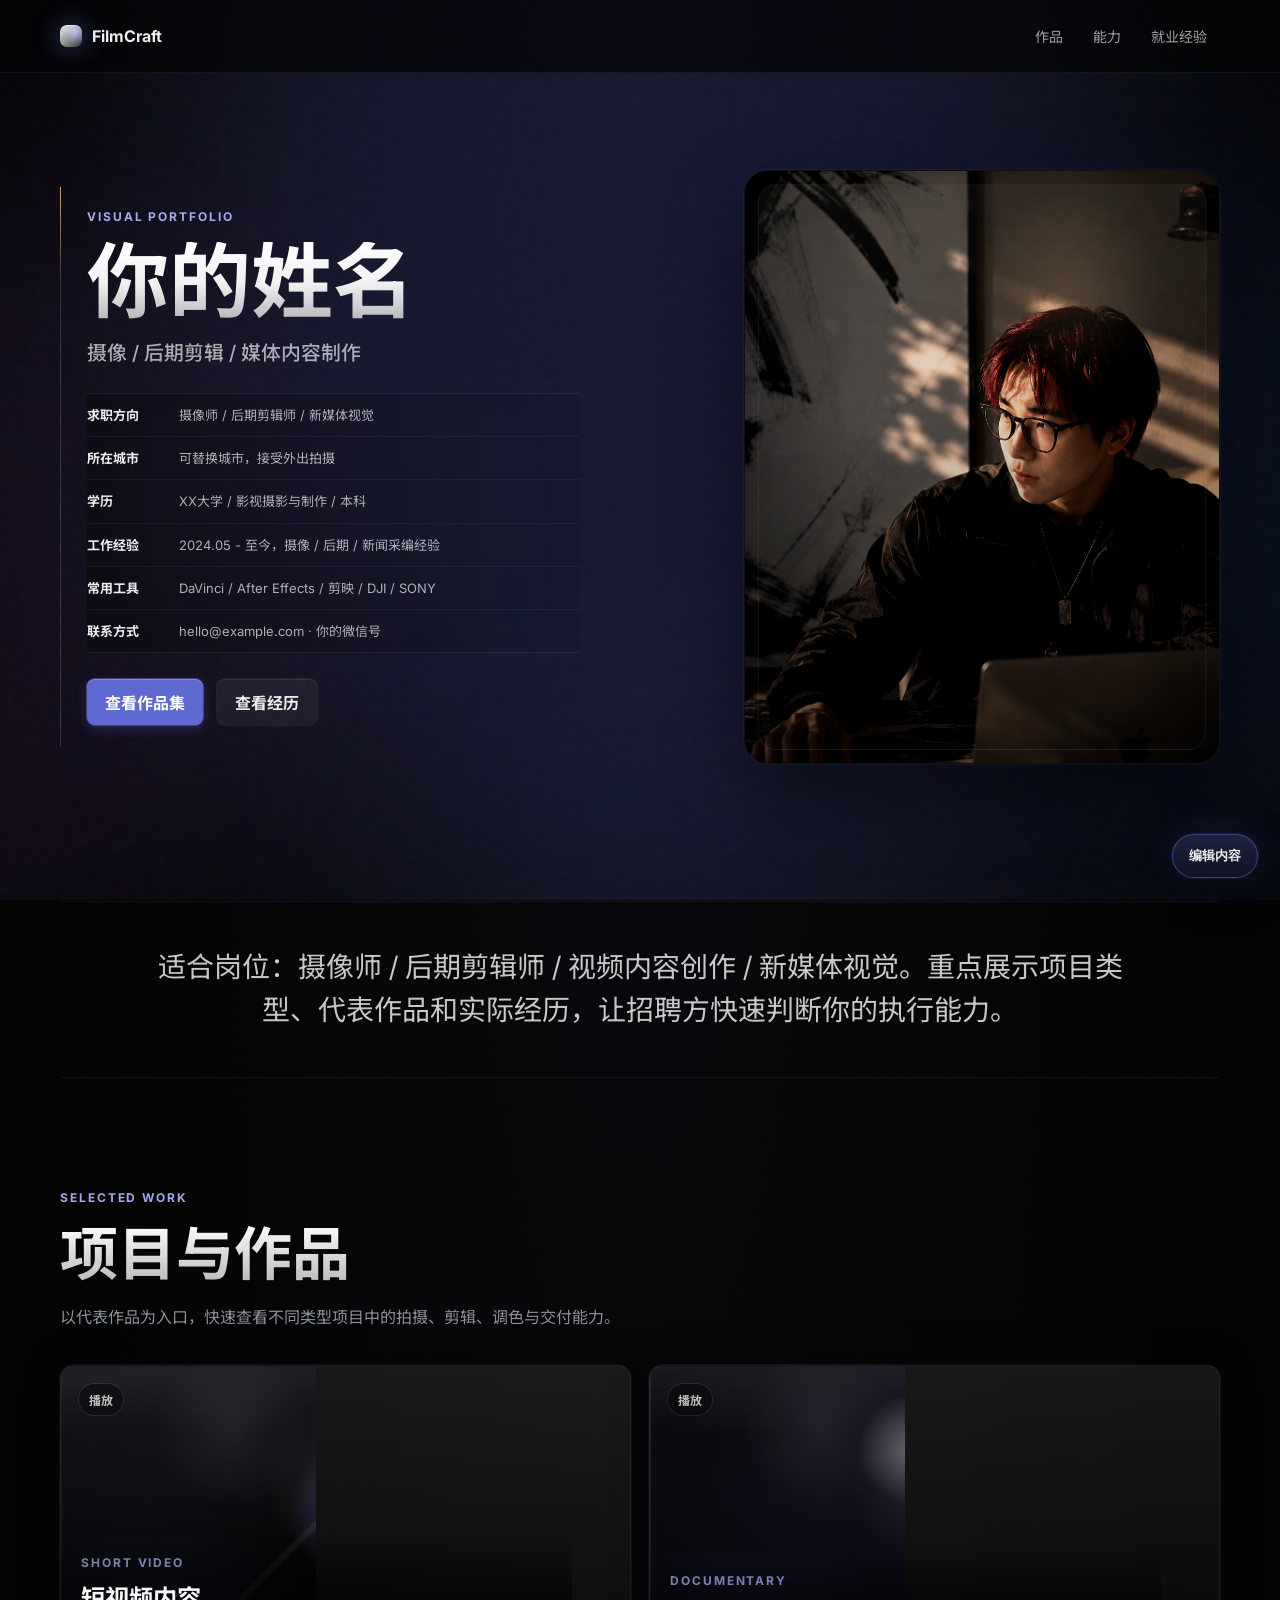
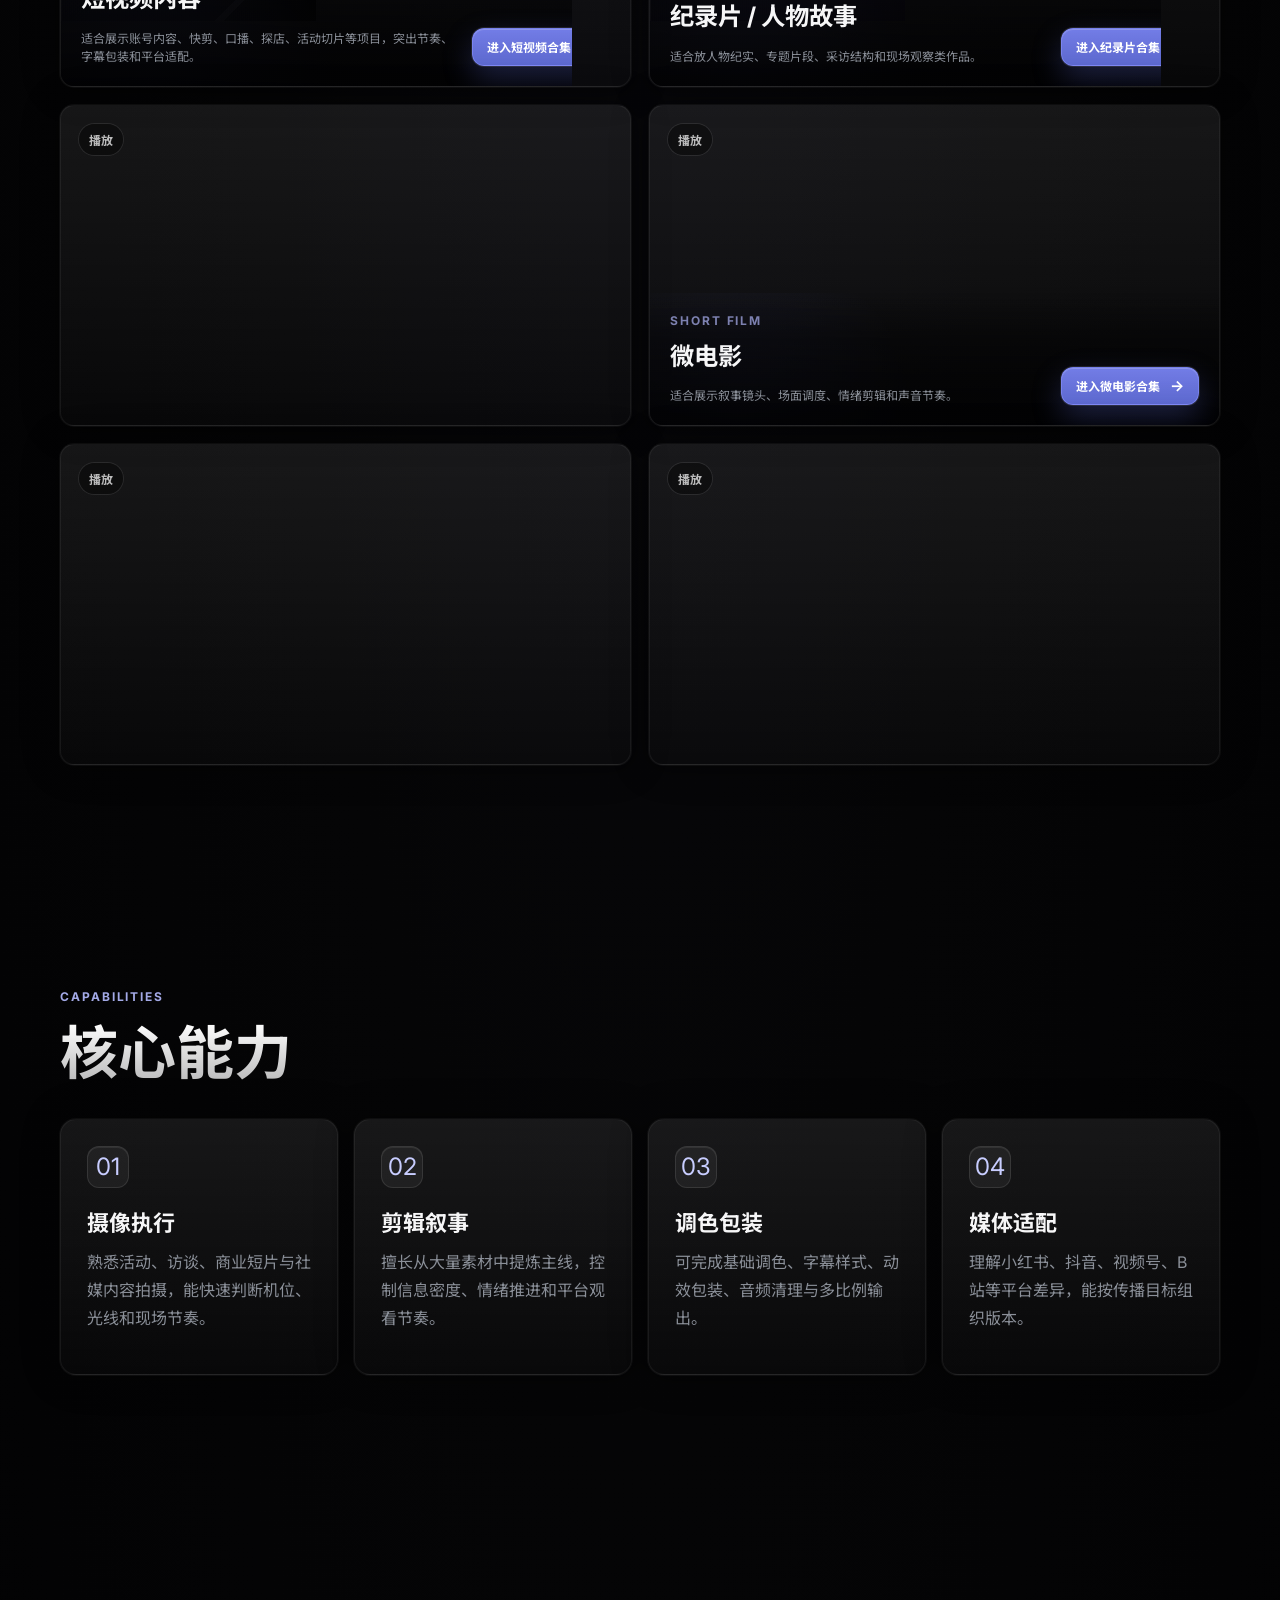
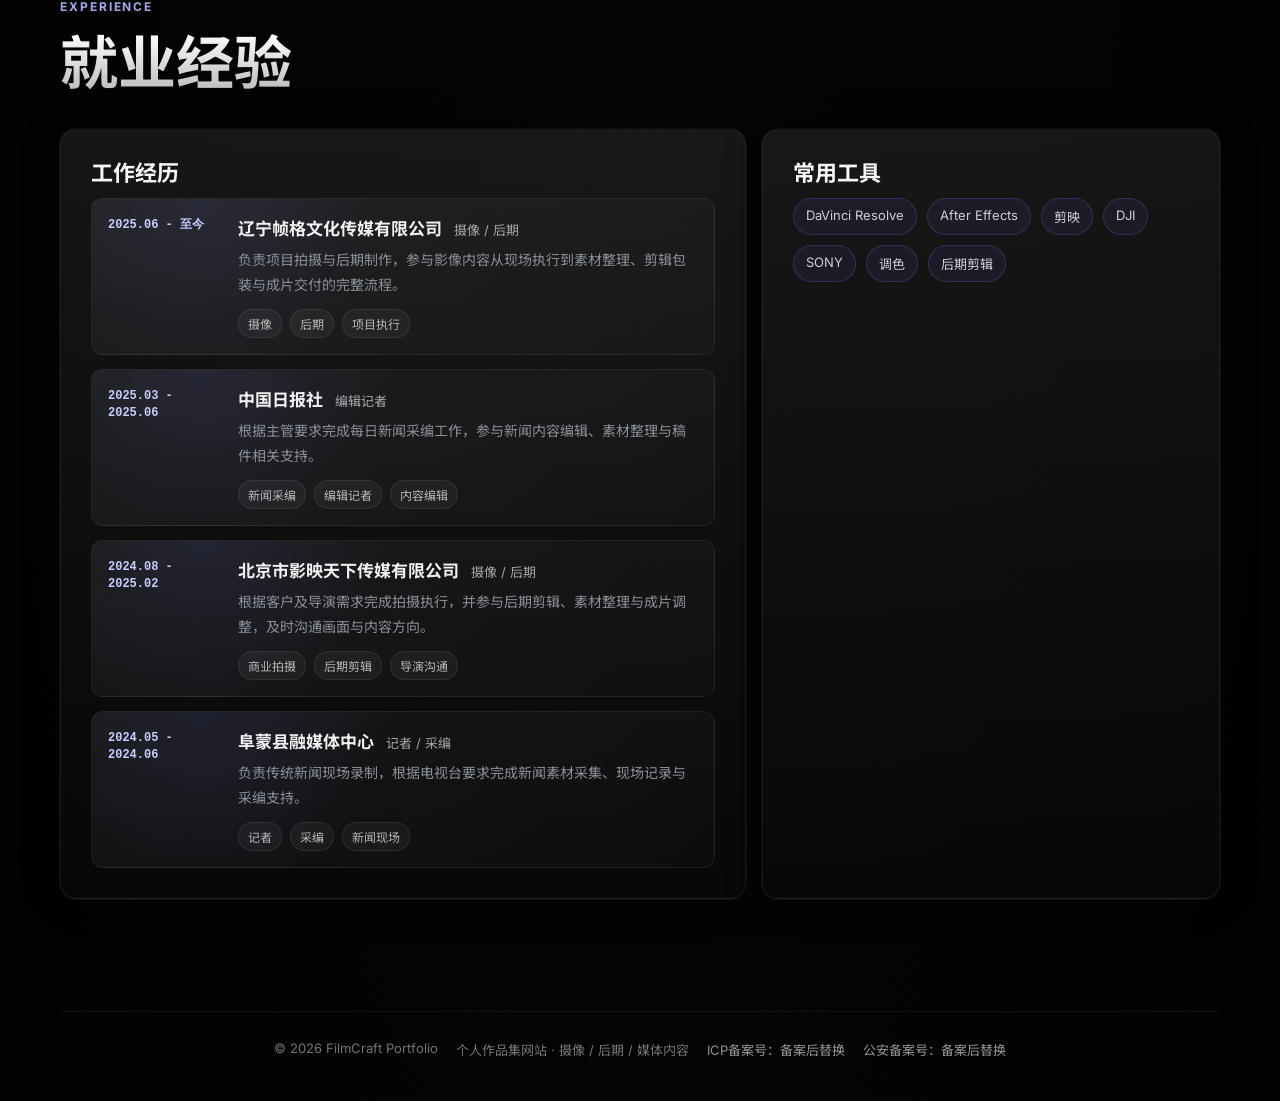
==== commit 399bfc2d: "Update portfolio content" ====
--- a/index.html
+++ b/index.html
@@ -11,7 +11,7 @@
       href="https://fonts.googleapis.com/css2?family=Inter:wght@400;500;600;700&family=Noto+Sans+SC:wght@400;500;700&display=swap"
       rel="stylesheet"
     />
-    <link rel="stylesheet" href="styles.css?v=20260526172500" />
+    <link rel="stylesheet" href="styles.css?v=20260526212500" />
   </head>
   <body>
     <div class="site-bg" aria-hidden="true">
@@ -370,7 +370,7 @@
       <a href="https://beian.mps.gov.cn/" target="_blank" rel="noopener">公安备案号：备案后替换</a>
     </footer>
 
-  <script src="portfolio-content.js?v=20260526172500"></script>
-    <script src="script.js?v=20260526172500"></script>
+  <script src="portfolio-content.js?v=20260526223000"></script>
+    <script src="script.js?v=20260526212500"></script>
   </body>
 </html>
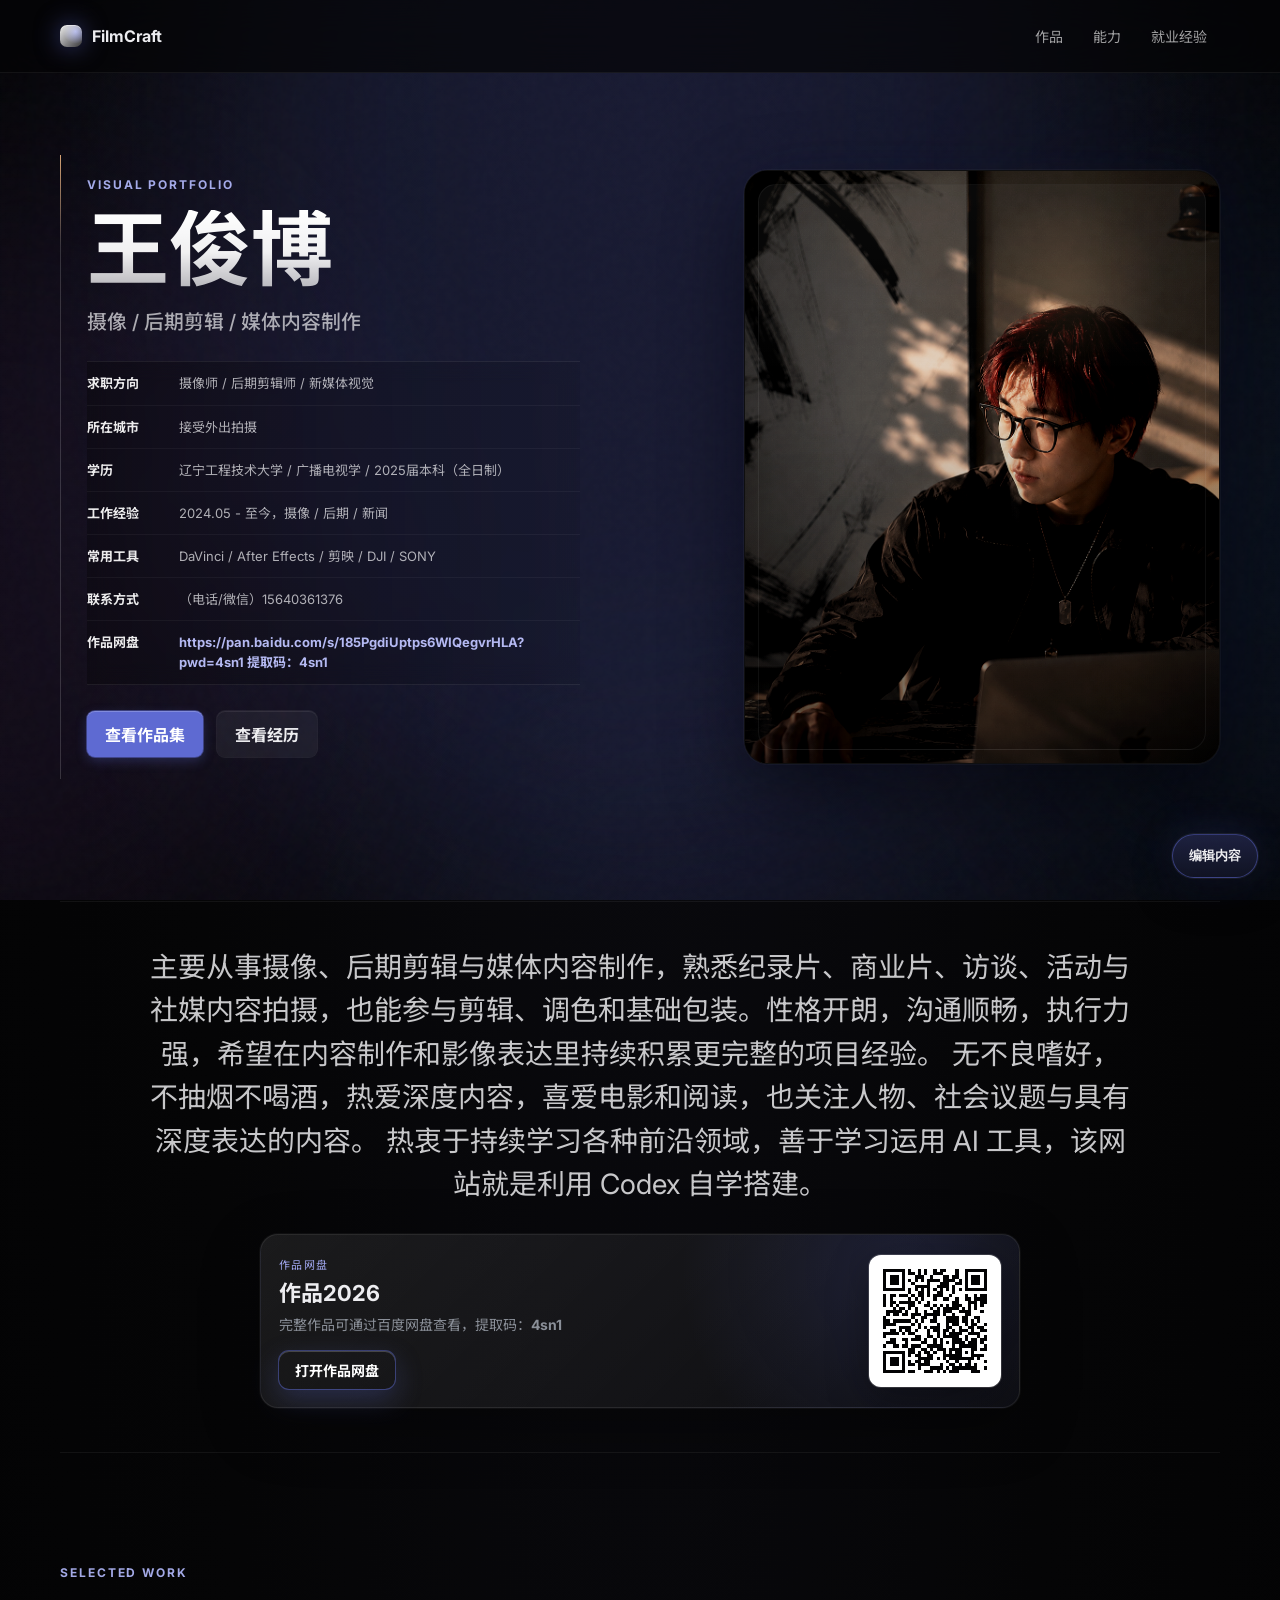
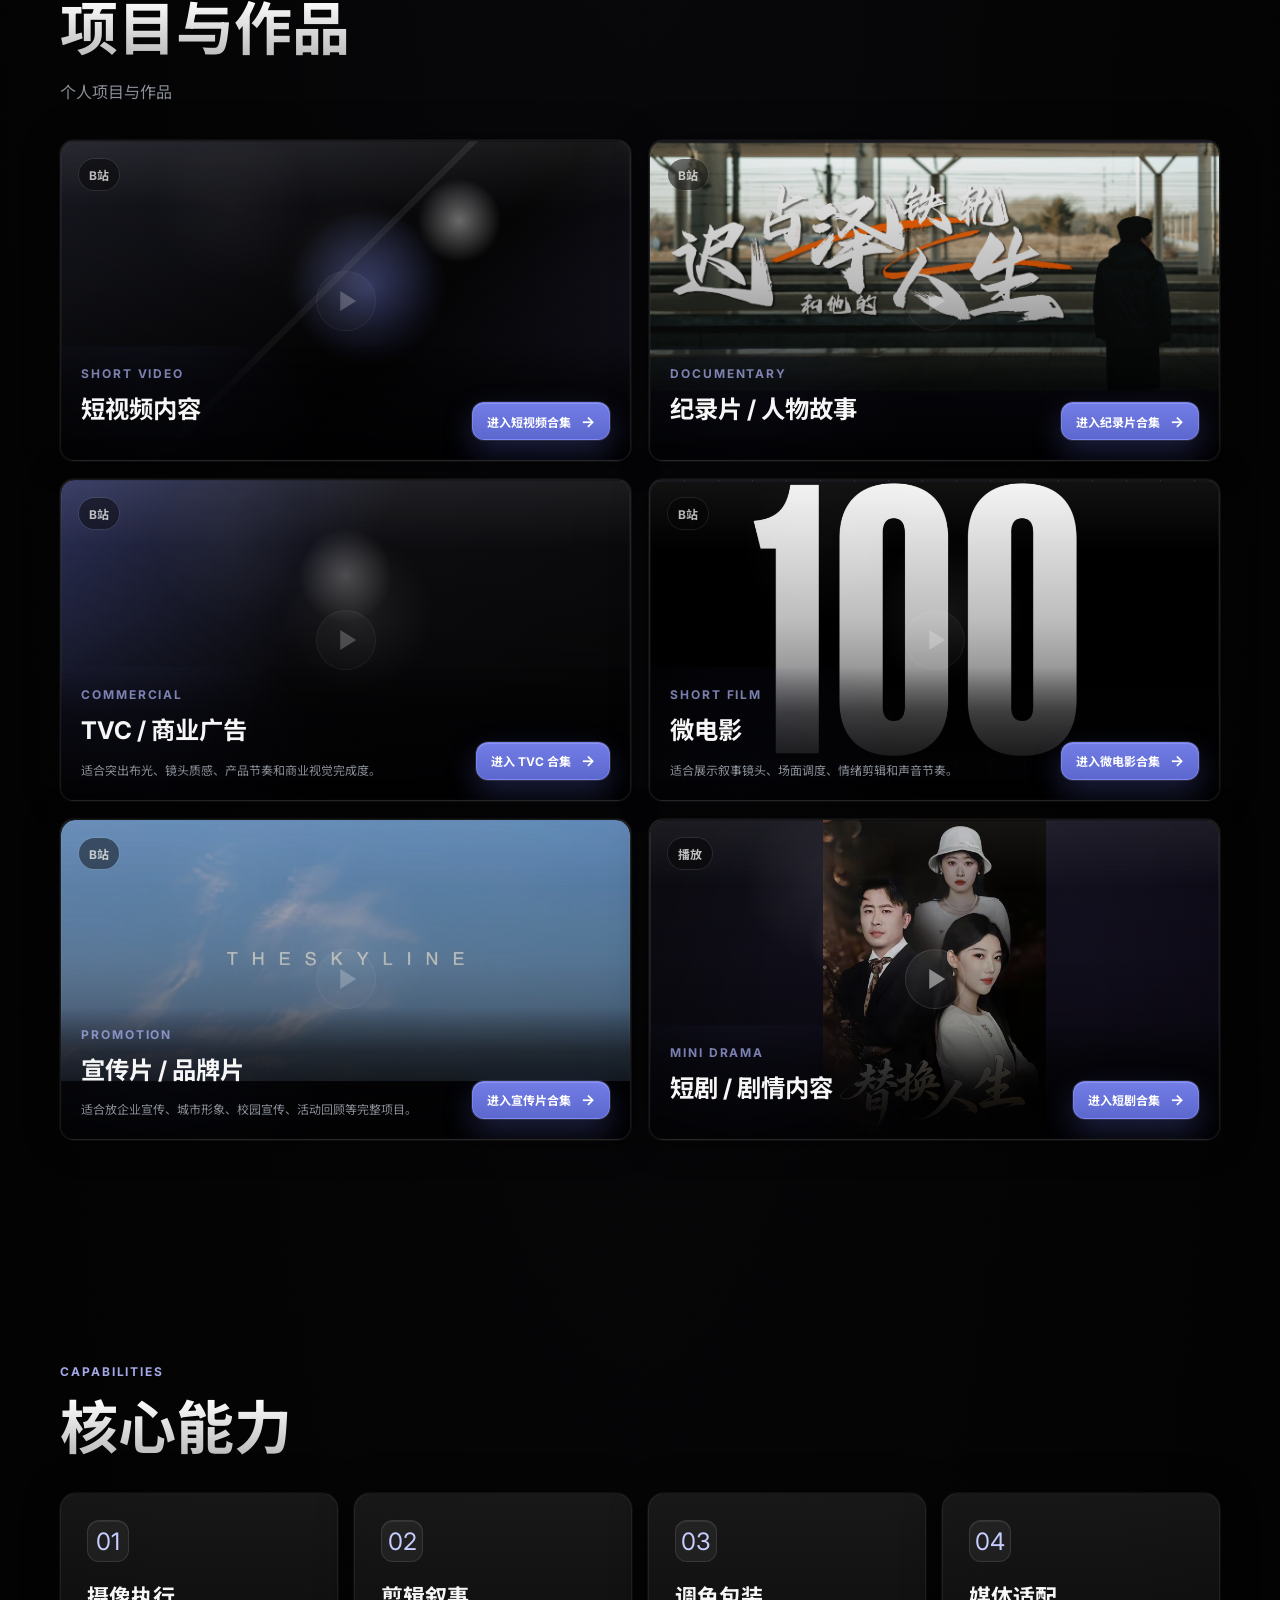
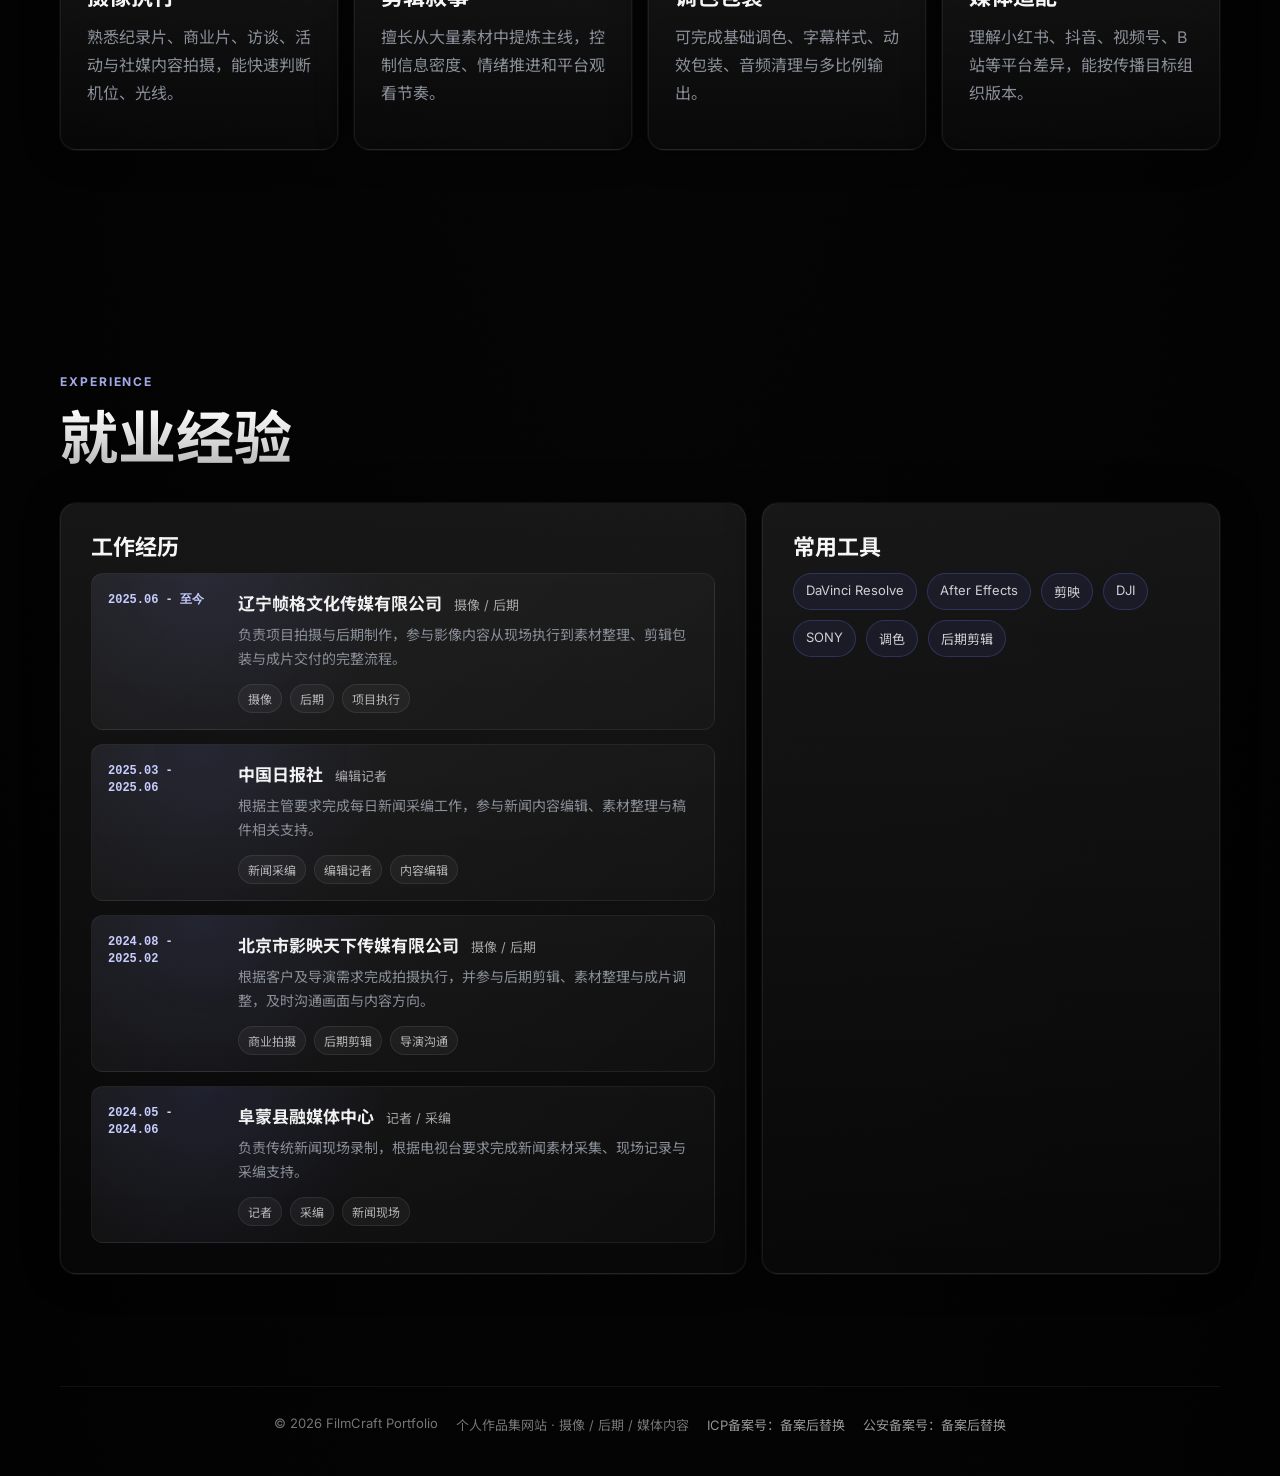
==== commit 0a30004c: "Update portfolio content and resume" ====
--- a/index.html
+++ b/index.html
@@ -11,7 +11,7 @@
       href="https://fonts.googleapis.com/css2?family=Inter:wght@400;500;600;700&family=Noto+Sans+SC:wght@400;500;700&display=swap"
       rel="stylesheet"
     />
-    <link rel="stylesheet" href="styles.css?v=20260526212500" />
+    <link rel="stylesheet" href="styles.css?v=20260527111000" />
   </head>
   <body>
     <div class="site-bg" aria-hidden="true">
@@ -72,6 +72,15 @@
         <p>
           适合岗位：摄像师 / 后期剪辑师 / 视频内容创作 / 新媒体视觉。重点展示项目类型、代表作品和实际经历，让招聘方快速判断你的执行能力。
         </p>
+        <div class="portfolio-share" aria-label="作品网盘链接">
+          <div class="portfolio-share-copy">
+            <span class="share-kicker">作品网盘</span>
+            <h3>作品2026</h3>
+            <p>完整作品可通过百度网盘查看，提取码：<strong>4sn1</strong></p>
+            <a class="share-link" href="https://pan.baidu.com/s/185PgdiUptps6WIQegvrHLA?pwd=4sn1" target="_blank" rel="noopener noreferrer">打开作品网盘</a>
+          </div>
+          <div class="code-qr" role="img" aria-label="作品网盘二维码" data-code-qr data-qr-matrix="0000000000000000000000000000000000000/0000000000000000000000000000000000000/0011111110100101001011000100111111100/0010000010110101001110000100100000100/0010111010001110010001101100101110100/0010111010101010111101111010101110100/0010111010010000100011100110101110100/0010000010001111100111101000100000100/0011111110101010101010101010111111100/0000000000100110100110001000000000000/0010110111010110101110010000100101100/0010100000101010001001100100110111100/0010110111110100100000001100011101100/0010101000110001101010101110010101000/0000010110101000010101111101010100000/0001111101001001001101110011110001000/0001011011011101111101001000110000000/0010000000010011001000111101100110000/0011011111101010011000111101101010000/0011110000010100000100101100101100100/0010000111100101011100110010011011000/0000110101101000101101101011101001100/0011111010110000100101011110011110000/0010000000001100110101111100100010100/0000110011011101001010001110101101100/0001110001000011001010101111011101000/0010011011011100111110001011111100100/0000000000110011010111011110001101100/0011111110110101101001010110101000000/0010000010101100110001111110001111000/0010111010000111110101011111111010000/0010111010101101100000100100010000100/0010111010110111100010011010110100000/0010000010000100011110101111111100100/0011111110110001110101011100001110000/0000000000000000000000000000000000000/0000000000000000000000000000000000000"></div>
+        </div>
       </section>
 
       <section class="section work-section" id="work">
@@ -191,7 +200,7 @@
           <article class="skill-card spotlight-card reveal">
             <span class="icon">01</span>
             <h3>摄像执行</h3>
-            <p>熟悉活动、访谈、商业短片与社媒内容拍摄，能快速判断机位、光线和现场节奏。</p>
+            <p>熟悉纪录片、商业片、访谈、活动与社媒内容拍摄，能快速判断机位、光线。</p>
           </article>
           <article class="skill-card spotlight-card reveal">
             <span class="icon">02</span>
@@ -370,7 +379,7 @@
       <a href="https://beian.mps.gov.cn/" target="_blank" rel="noopener">公安备案号：备案后替换</a>
     </footer>
 
-  <script src="portfolio-content.js?v=20260526223000"></script>
-    <script src="script.js?v=20260526212500"></script>
+  <script src="portfolio-content.js?v=20260527103000"></script>
+    <script src="script.js?v=20260527112000"></script>
   </body>
 </html>
--- a/styles.css
+++ b/styles.css
@@ -357,6 +357,19 @@
   font-weight: 700;
 }
 
+.profile-meta a {
+  color: rgba(190, 196, 255, 0.94);
+  font-weight: 700;
+  text-decoration: none;
+  transition: color 200ms var(--ease), text-shadow 200ms var(--ease);
+}
+
+.profile-meta a:hover,
+.profile-meta a:focus-visible {
+  color: #fff;
+  text-shadow: 0 0 20px rgba(94, 106, 210, 0.48);
+}
+
 .profile-meta span + span {
   border-top: 1px solid rgba(255, 255, 255, 0.045);
 }
@@ -531,6 +544,107 @@
   font-size: clamp(18px, 3vw, 28px);
   line-height: 1.55;
   text-align: center;
+}
+
+.portfolio-share {
+  width: min(760px, calc(100% - 32px));
+  margin: 28px auto 0;
+  padding: 18px;
+  display: grid;
+  grid-template-columns: minmax(0, 1fr) auto;
+  gap: 18px;
+  align-items: center;
+  border: 1px solid rgba(255, 255, 255, 0.08);
+  border-radius: 18px;
+  background:
+    radial-gradient(circle at 85% 20%, rgba(94, 106, 210, 0.18), transparent 34%),
+    linear-gradient(135deg, rgba(255, 255, 255, 0.085), rgba(255, 255, 255, 0.025));
+  box-shadow:
+    0 0 0 1px rgba(255, 255, 255, 0.04),
+    0 18px 60px rgba(0, 0, 0, 0.32);
+}
+
+.portfolio-share-copy {
+  text-align: left;
+}
+
+.share-kicker {
+  display: inline-flex;
+  margin-bottom: 8px;
+  color: rgba(170, 177, 255, 0.92);
+  font-family: var(--mono);
+  font-size: 11px;
+  letter-spacing: 0.12em;
+  text-transform: uppercase;
+}
+
+.portfolio-share h3 {
+  margin: 0 0 6px;
+  color: var(--text);
+  font-size: 22px;
+  line-height: 1.2;
+}
+
+.portfolio-share-copy p {
+  margin: 0 0 14px;
+  color: var(--muted);
+  font-size: 14px;
+  line-height: 1.7;
+  text-align: left;
+}
+
+.portfolio-share-copy strong {
+  color: var(--text);
+}
+
+.share-link {
+  display: inline-flex;
+  align-items: center;
+  min-height: 38px;
+  padding: 0 16px;
+  border-radius: 10px;
+  color: #fff;
+  font-size: 14px;
+  font-weight: 700;
+  text-decoration: none;
+  background: linear-gradient(135deg, var(--accent), var(--accent-strong));
+  box-shadow:
+    0 0 0 1px rgba(94, 106, 210, 0.45),
+    0 10px 28px rgba(94, 106, 210, 0.28),
+    inset 0 1px 0 rgba(255, 255, 255, 0.2);
+  transition: transform 220ms var(--ease), box-shadow 220ms var(--ease);
+}
+
+.share-link:hover,
+.share-link:focus-visible {
+  transform: translateY(-2px);
+  box-shadow:
+    0 0 0 1px rgba(104, 114, 217, 0.7),
+    0 14px 34px rgba(94, 106, 210, 0.36),
+    inset 0 1px 0 rgba(255, 255, 255, 0.24);
+}
+
+.code-qr {
+  width: 132px;
+  aspect-ratio: 1;
+  padding: 8px;
+  display: grid;
+  grid-template-columns: repeat(var(--qr-size, 37), 1fr);
+  grid-auto-rows: 1fr;
+  gap: 0;
+  border-radius: 12px;
+  background: #fff;
+  box-shadow:
+    0 0 0 1px rgba(255, 255, 255, 0.15),
+    0 12px 40px rgba(0, 0, 0, 0.38);
+}
+
+.code-qr span {
+  background: transparent;
+}
+
+.code-qr span.is-dark {
+  background: #020203;
 }
 
 .section-heading {
@@ -2192,6 +2306,22 @@
     text-align: left;
   }
 
+  .portfolio-share {
+    width: min(100%, calc(100vw - 28px));
+    grid-template-columns: 1fr;
+    justify-items: start;
+    padding: 16px;
+  }
+
+  .portfolio-share h3 {
+    font-size: 20px;
+  }
+
+  .code-qr {
+    width: 120px;
+    justify-self: start;
+  }
+
   .footer {
     display: grid;
     gap: 8px;
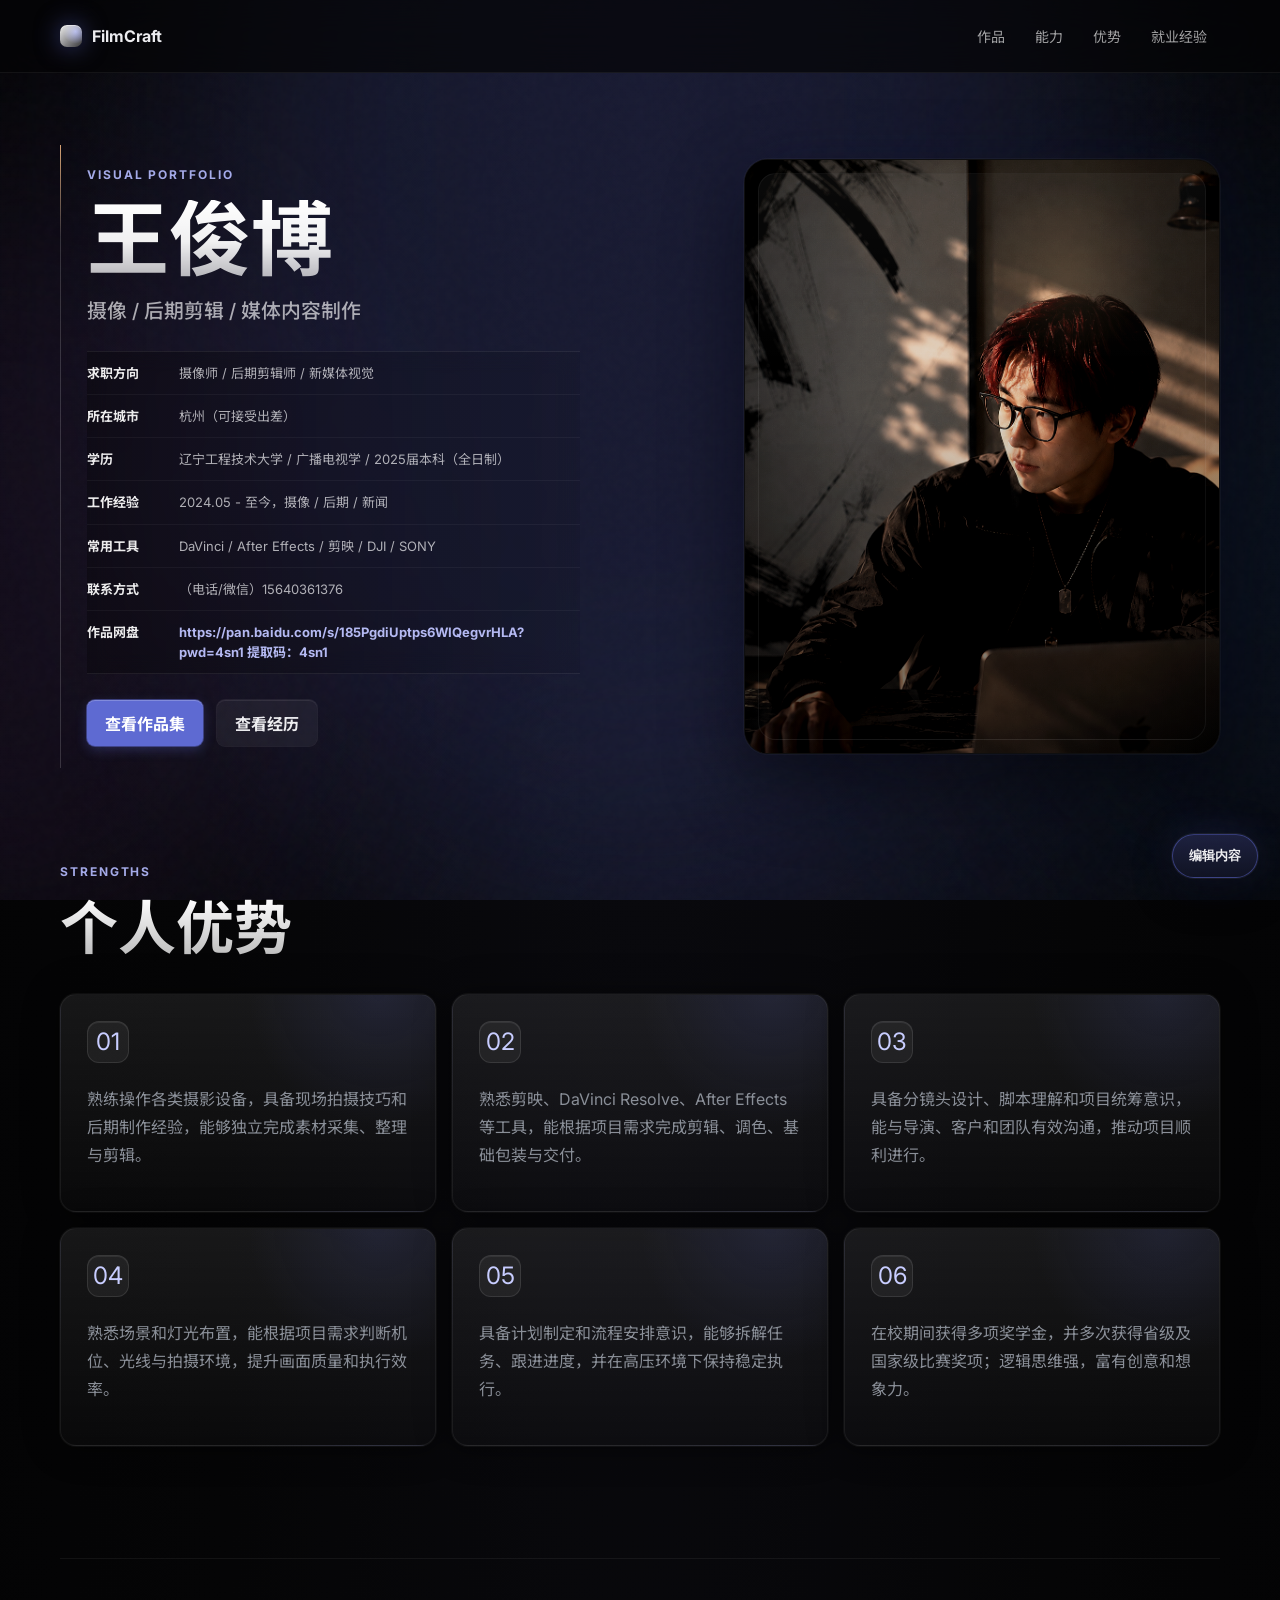
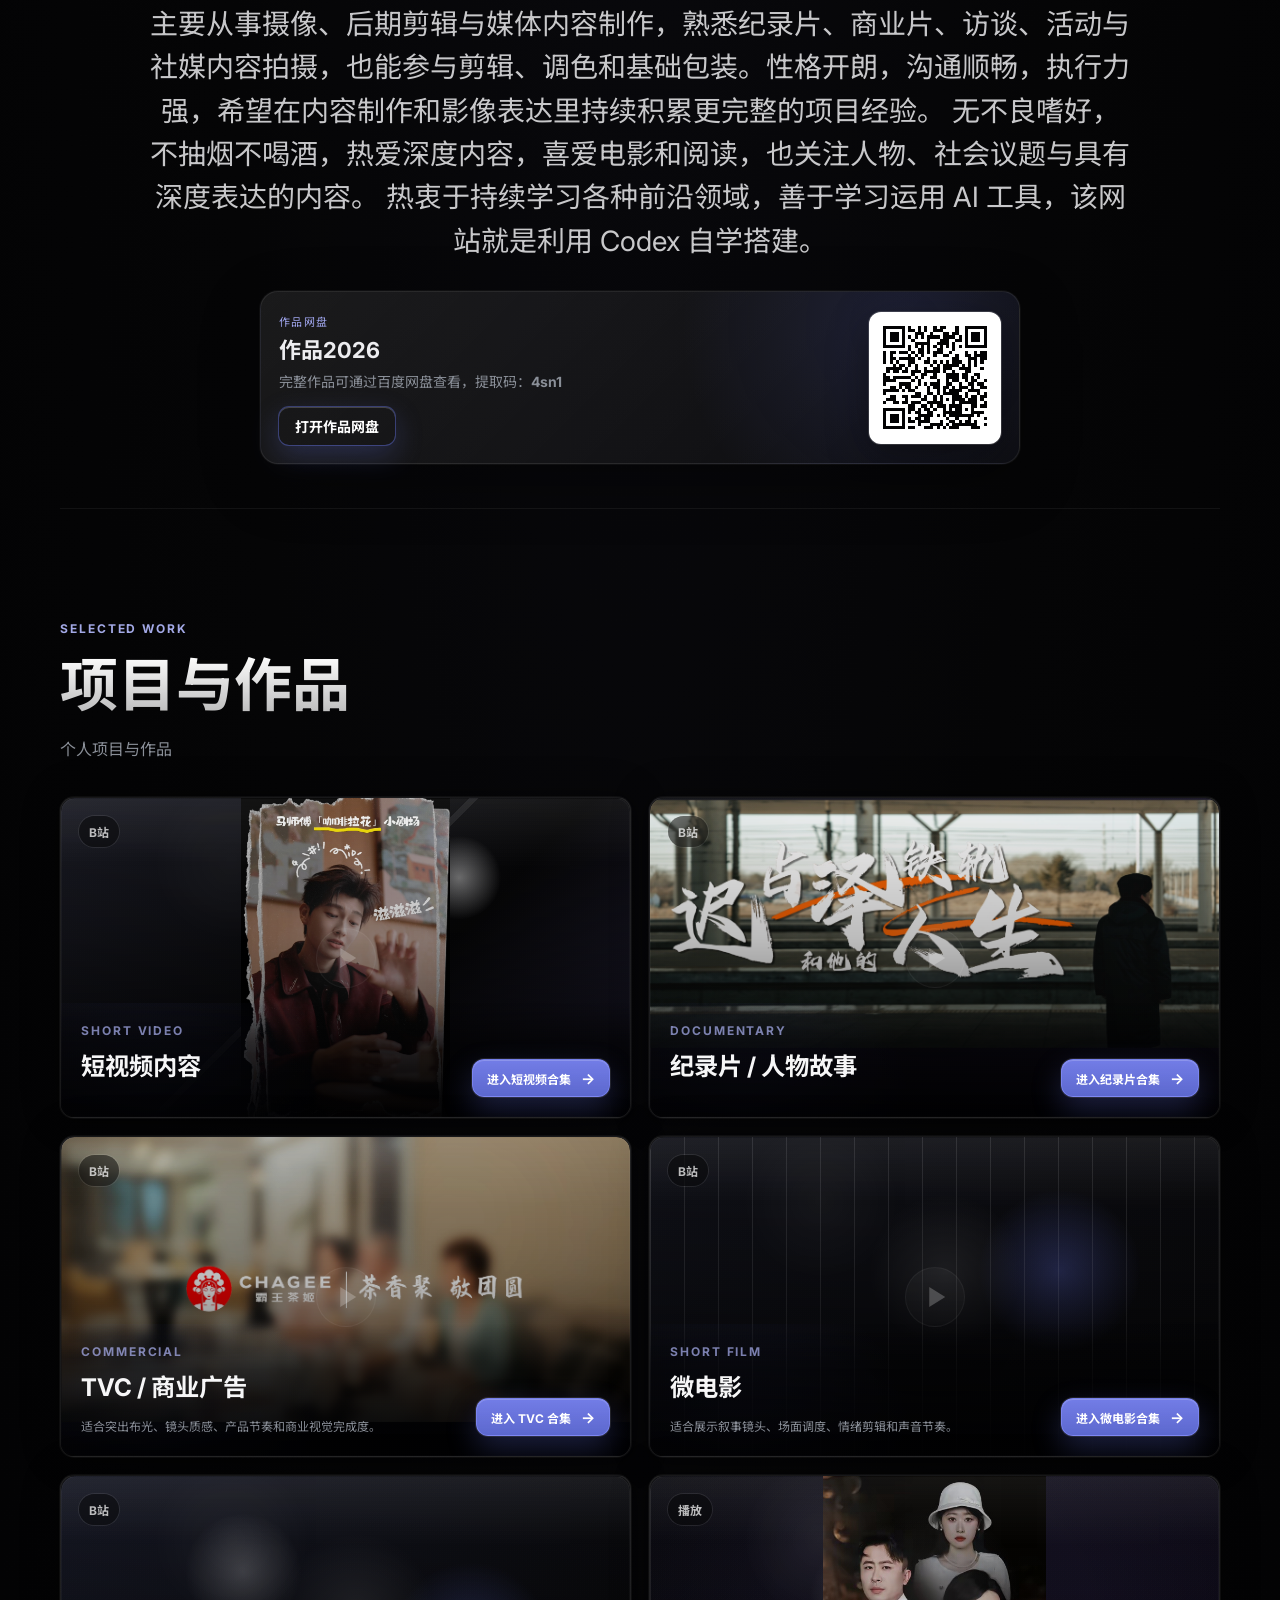
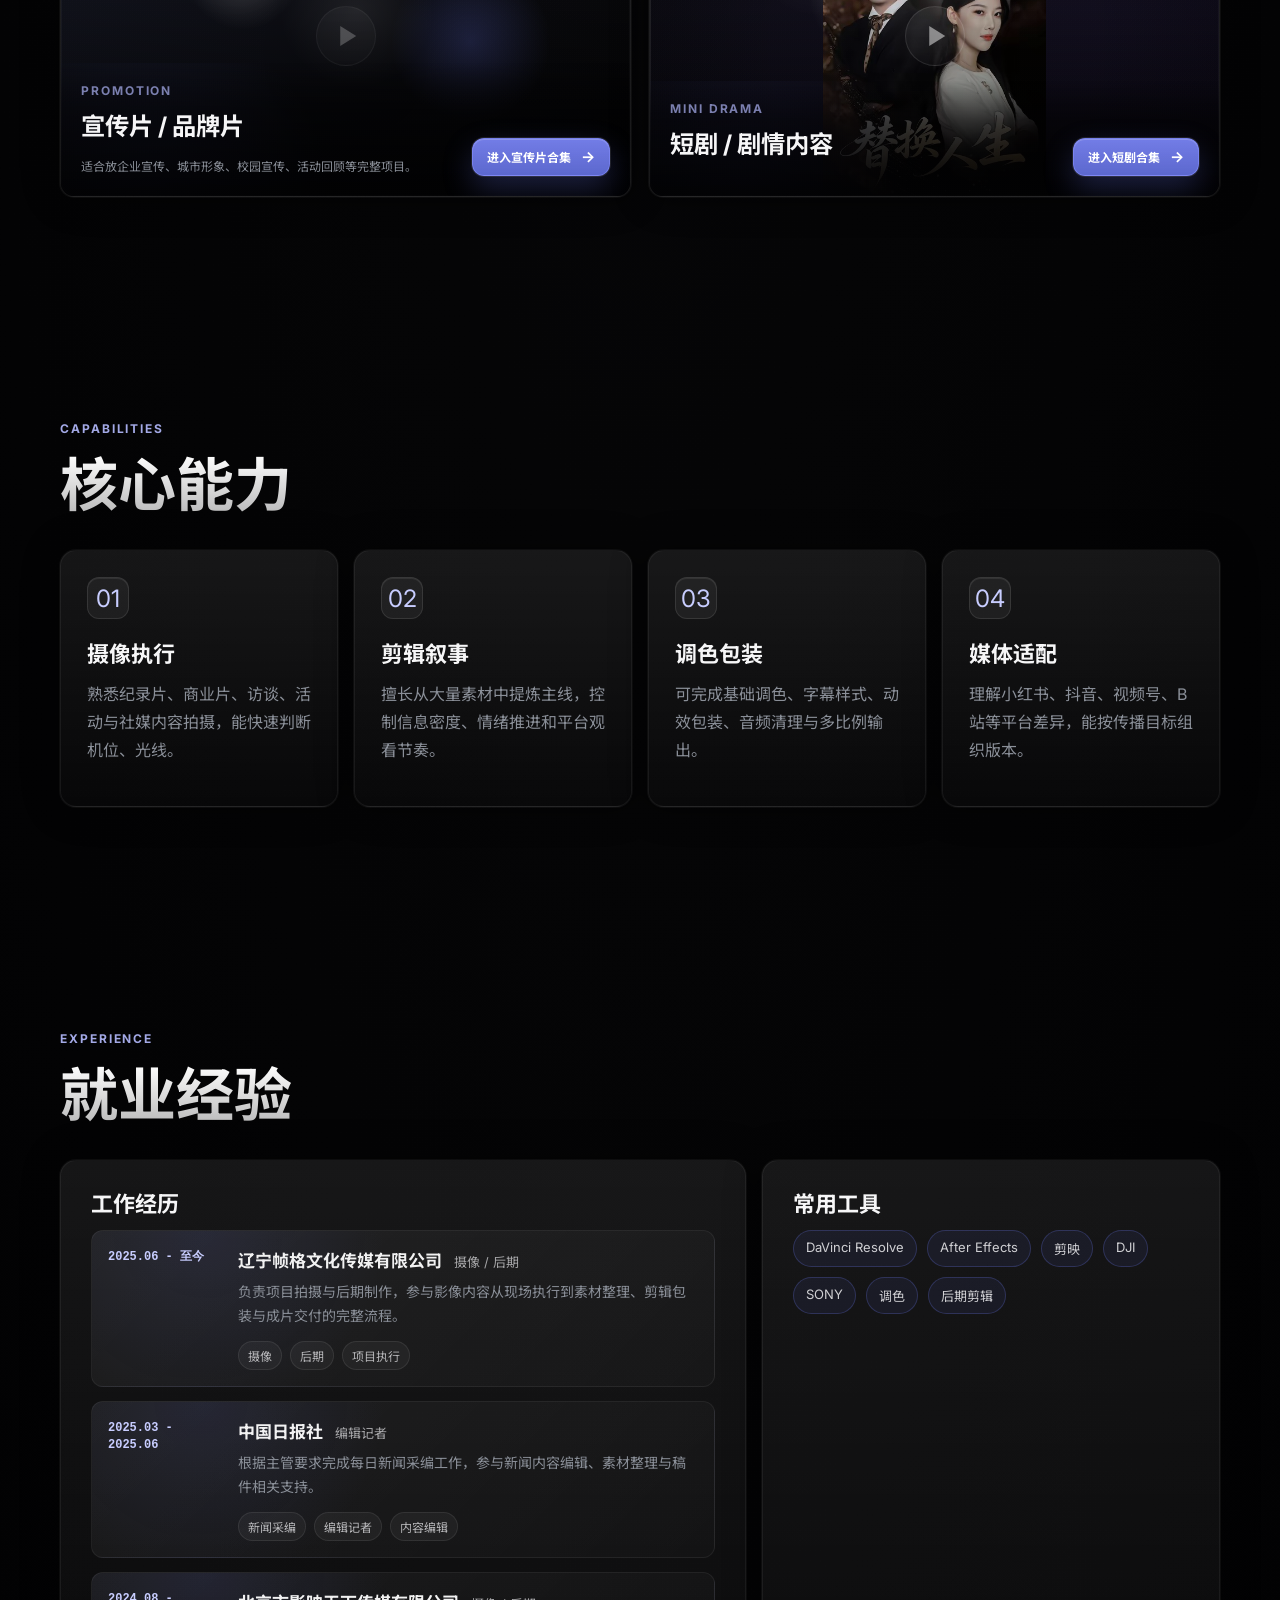
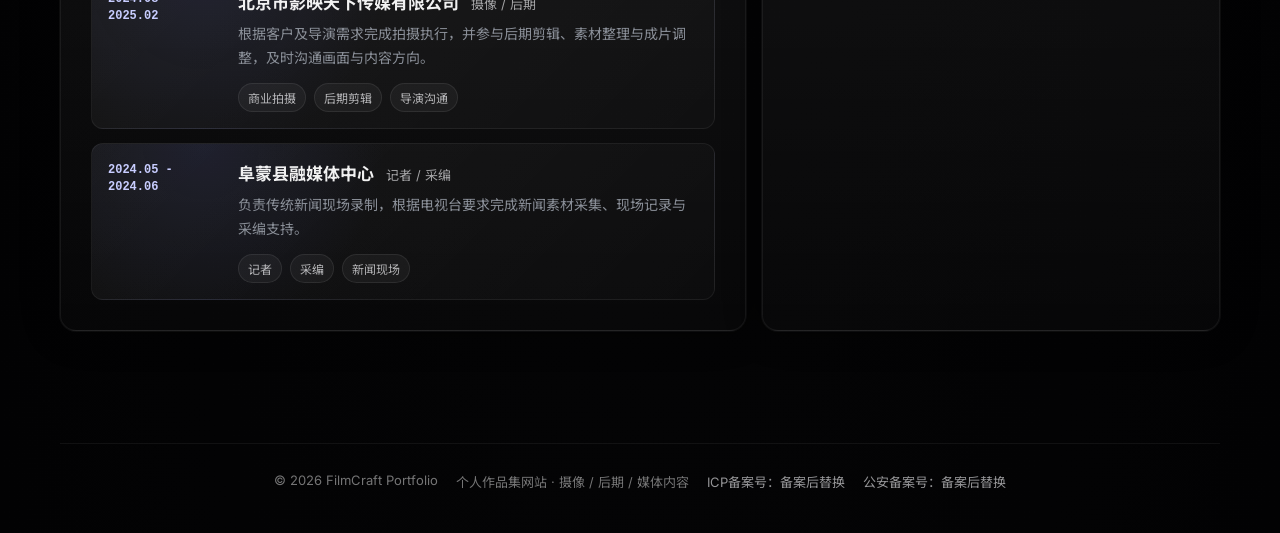
==== commit a562bf06: "Update portfolio site Update portfolio site" ====
--- a/index.html
+++ b/index.html
@@ -11,7 +11,7 @@
       href="https://fonts.googleapis.com/css2?family=Inter:wght@400;500;600;700&family=Noto+Sans+SC:wght@400;500;700&display=swap"
       rel="stylesheet"
     />
-    <link rel="stylesheet" href="styles.css?v=20260527111000" />
+    <link rel="stylesheet" href="styles.css?v=20260527201000" />
   </head>
   <body>
     <div class="site-bg" aria-hidden="true">
@@ -36,6 +36,7 @@
         <div class="nav-links" data-nav-links>
           <a href="#work">作品</a>
           <a href="#skills">能力</a>
+          <a href="#advantages">优势</a>
           <a href="#experience">就业经验</a>
         </div>
       </nav>
@@ -55,7 +56,7 @@
           <p class="role-line">摄像 / 后期剪辑 / 媒体内容制作</p>
           <div class="profile-meta" aria-label="个人信息">
             <span><strong>求职方向</strong> 摄像师 / 后期剪辑师 / 新媒体视觉</span>
-            <span><strong>所在城市</strong> 可替换城市，接受外出拍摄</span>
+            <span><strong>所在城市</strong> 杭州（可接受出差）</span>
             <span><strong>学历</strong> XX大学 / 影视摄影与制作 / 本科</span>
             <span><strong>工作经验</strong> 2024.05 - 至今，摄像 / 后期 / 新闻采编经验</span>
             <span><strong>常用工具</strong> DaVinci / After Effects / 剪映 / DJI / SONY</span>
@@ -68,6 +69,40 @@
         </div>
       </section>
 
+      <section class="section advantages-section" id="advantages">
+        <div class="section-heading reveal">
+          <p class="eyebrow">Strengths</p>
+          <h2>个人优势</h2>
+        </div>
+        <div class="advantage-grid">
+          <article class="skill-card advantage-card spotlight-card reveal">
+            <span class="icon">01</span>
+            <p>熟练操作各类摄影设备，具备现场拍摄技巧和后期制作经验，能够独立完成素材采集、整理与剪辑。</p>
+          </article>
+          <article class="skill-card advantage-card spotlight-card reveal">
+            <span class="icon">02</span>
+            <p>熟悉剪映、DaVinci Resolve、After Effects 等工具，能根据项目需求完成剪辑、调色、基础包装与交付。</p>
+          </article>
+          <article class="skill-card advantage-card spotlight-card reveal">
+            <span class="icon">03</span>
+            <p>具备分镜头设计、脚本理解和项目统筹意识，能与导演、客户和团队有效沟通，推动项目顺利进行。</p>
+          </article>
+          <article class="skill-card advantage-card spotlight-card reveal">
+            <span class="icon">04</span>
+            <p>熟悉场景和灯光布置，能根据项目需求判断机位、光线与拍摄环境，提升画面质量和执行效率。</p>
+          </article>
+          <article class="skill-card advantage-card spotlight-card reveal">
+            <span class="icon">05</span>
+            <p>具备计划制定和流程安排意识，能够拆解任务、跟进进度，并在高压环境下保持稳定执行。</p>
+          </article>
+          <article class="skill-card advantage-card spotlight-card reveal">
+            <span class="icon">06</span>
+            <p>在校期间获得多项奖学金，并多次获得省级及国家级比赛奖项；逻辑思维强，富有创意和想象力。</p>
+          </article>
+        </div>
+      </section>
+
+
       <section class="section intro-band reveal">
         <p>
           适合岗位：摄像师 / 后期剪辑师 / 视频内容创作 / 新媒体视觉。重点展示项目类型、代表作品和实际经历，让招聘方快速判断你的执行能力。
@@ -379,7 +414,7 @@
       <a href="https://beian.mps.gov.cn/" target="_blank" rel="noopener">公安备案号：备案后替换</a>
     </footer>
 
-  <script src="portfolio-content.js?v=20260527103000"></script>
-    <script src="script.js?v=20260527112000"></script>
+  <script src="portfolio-content.js?v=20260530000100"></script>
+    <script src="script.js?v=20260530000100"></script>
   </body>
 </html>
--- a/styles.css
+++ b/styles.css
@@ -210,21 +210,27 @@
   transform: translateY(-3.5px) rotate(-45deg);
 }
 
-.section {
-  width: min(1160px, calc(100% - 40px));
-  margin: 0 auto;
-  padding: 112px 0;
-}
-
-.hero {
-  position: relative;
-  display: grid;
-  grid-template-columns: minmax(0, 0.92fr) minmax(340px, 0.72fr);
-  align-items: center;
-  min-height: calc(100vh - 72px);
-  gap: clamp(34px, 6vw, 78px);
-  padding-top: 72px;
-}
+.section {
+  width: min(1160px, calc(100% - 40px));
+  margin: 0 auto;
+  padding: 112px 0;
+  scroll-margin-top: 96px;
+}
+
+.hero {
+  position: relative;
+  display: grid;
+  grid-template-columns: minmax(0, 0.92fr) minmax(340px, 0.72fr);
+  align-items: center;
+  min-height: auto;
+  gap: clamp(34px, 6vw, 78px);
+  padding-top: 72px;
+  padding-bottom: 52px;
+}
+
+.advantages-section {
+  padding-top: 44px;
+}
 
 .hero > * {
   min-width: 0;
@@ -357,12 +363,13 @@
   font-weight: 700;
 }
 
-.profile-meta a {
-  color: rgba(190, 196, 255, 0.94);
-  font-weight: 700;
-  text-decoration: none;
-  transition: color 200ms var(--ease), text-shadow 200ms var(--ease);
-}
+.profile-meta a {
+  color: rgba(190, 196, 255, 0.94);
+  font-weight: 700;
+  text-decoration: none;
+  overflow-wrap: anywhere;
+  transition: color 200ms var(--ease), text-shadow 200ms var(--ease);
+}
 
 .profile-meta a:hover,
 .profile-meta a:focus-visible {
@@ -1079,15 +1086,28 @@
   -webkit-line-clamp: 2;
 }
 
-.skill-grid {
-  display: grid;
-  grid-template-columns: repeat(4, 1fr);
-  gap: 16px;
-}
-
-.skill-card {
-  padding: 26px;
-}
+.skill-grid {
+  display: grid;
+  grid-template-columns: repeat(4, 1fr);
+  gap: 16px;
+}
+
+.advantage-grid {
+  display: grid;
+  grid-template-columns: repeat(3, minmax(0, 1fr));
+  gap: 16px;
+}
+
+.advantage-card {
+  min-height: 205px;
+  background:
+    radial-gradient(circle at 85% 0%, rgba(94, 106, 210, 0.13), transparent 34%),
+    linear-gradient(180deg, rgba(255, 255, 255, 0.078), rgba(255, 255, 255, 0.024));
+}
+
+.skill-card {
+  padding: 26px;
+}
 
 .icon {
   display: inline-flex;
@@ -1971,11 +1991,16 @@
     padding: 82px 0;
   }
 
-  .hero {
-    grid-template-columns: 1fr;
-    min-height: auto;
-    gap: 34px;
-  }
+  .hero {
+    grid-template-columns: 1fr;
+    min-height: auto;
+    gap: 34px;
+    padding-bottom: 38px;
+  }
+
+  .advantages-section {
+    padding-top: 36px;
+  }
 
   .hero-photo-bg {
     grid-column: 1;
@@ -1990,12 +2015,13 @@
     grid-row: 1;
   }
 
-  .video-grid,
-  .skill-grid,
-  .process-line,
-  .experience-grid,
-  .collection-grid,
-  .collection-work {
+  .video-grid,
+  .skill-grid,
+  .advantage-grid,
+  .process-line,
+  .experience-grid,
+  .collection-grid,
+  .collection-work {
     grid-template-columns: 1fr 1fr;
   }
 
@@ -2071,20 +2097,29 @@
     padding: 64px 0;
   }
 
-  .hero {
-    padding-top: 54px;
-    gap: 26px;
-  }
-
-  .hero-profile {
-    padding: 16px 0 16px 14px;
-  }
-
-  .hero-photo-bg {
-    width: min(320px, 84vw);
-    justify-self: center;
-    opacity: 0.64;
-  }
+  .hero {
+    padding-top: 54px;
+    gap: 26px;
+    padding-bottom: 30px;
+  }
+
+  .advantages-section {
+    padding-top: 30px;
+  }
+
+  .hero-profile {
+    position: relative;
+    z-index: 2;
+    padding: 16px 0 16px 14px;
+  }
+
+  .hero-photo-bg {
+    z-index: 1;
+    width: min(320px, 84vw);
+    margin-top: 22px;
+    justify-self: center;
+    opacity: 0.64;
+  }
 
   .hero-photo-bg::before {
     inset: -16%;
@@ -2098,11 +2133,12 @@
     transform: scale(1.04);
   }
 
-  .video-grid,
-  .skill-grid,
-  .process-line,
-  .experience-grid,
-  .collection-grid,
+  .video-grid,
+  .skill-grid,
+  .advantage-grid,
+  .process-line,
+  .experience-grid,
+  .collection-grid,
   .collection-work,
   .editor-collection-slot {
     grid-template-columns: 1fr;
@@ -2202,15 +2238,18 @@
     font-size: 16px;
   }
 
-  .hero-actions {
-    grid-template-columns: 1fr;
-  }
-
-  .primary-btn,
-  .secondary-btn {
-    width: 100%;
-    justify-content: center;
-  }
+  .hero-actions {
+    position: relative;
+    z-index: 3;
+    width: 100%;
+    gap: 10px;
+    margin-bottom: 8px;
+  }
+
+  .hero-actions .button {
+    flex: 1 1 140px;
+    justify-content: center;
+  }
 
   .video-modal {
     padding: 10px;
